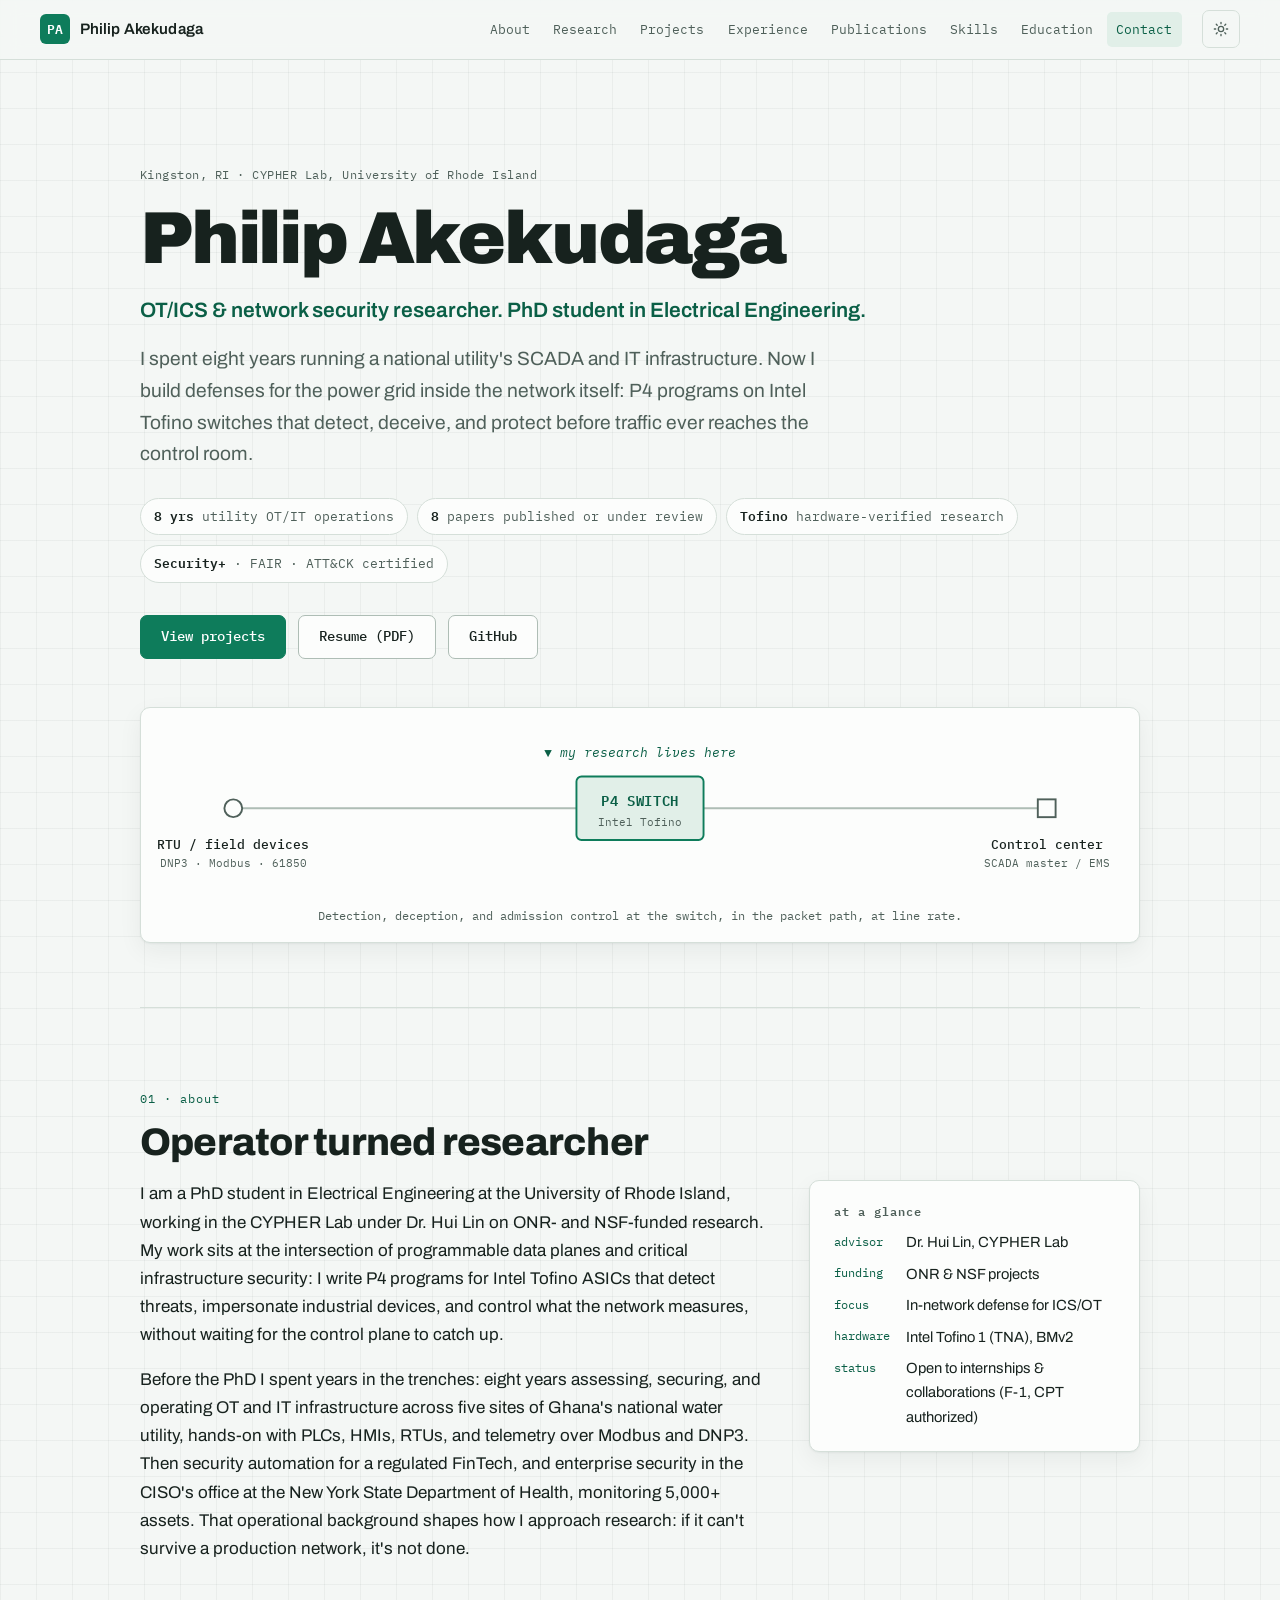
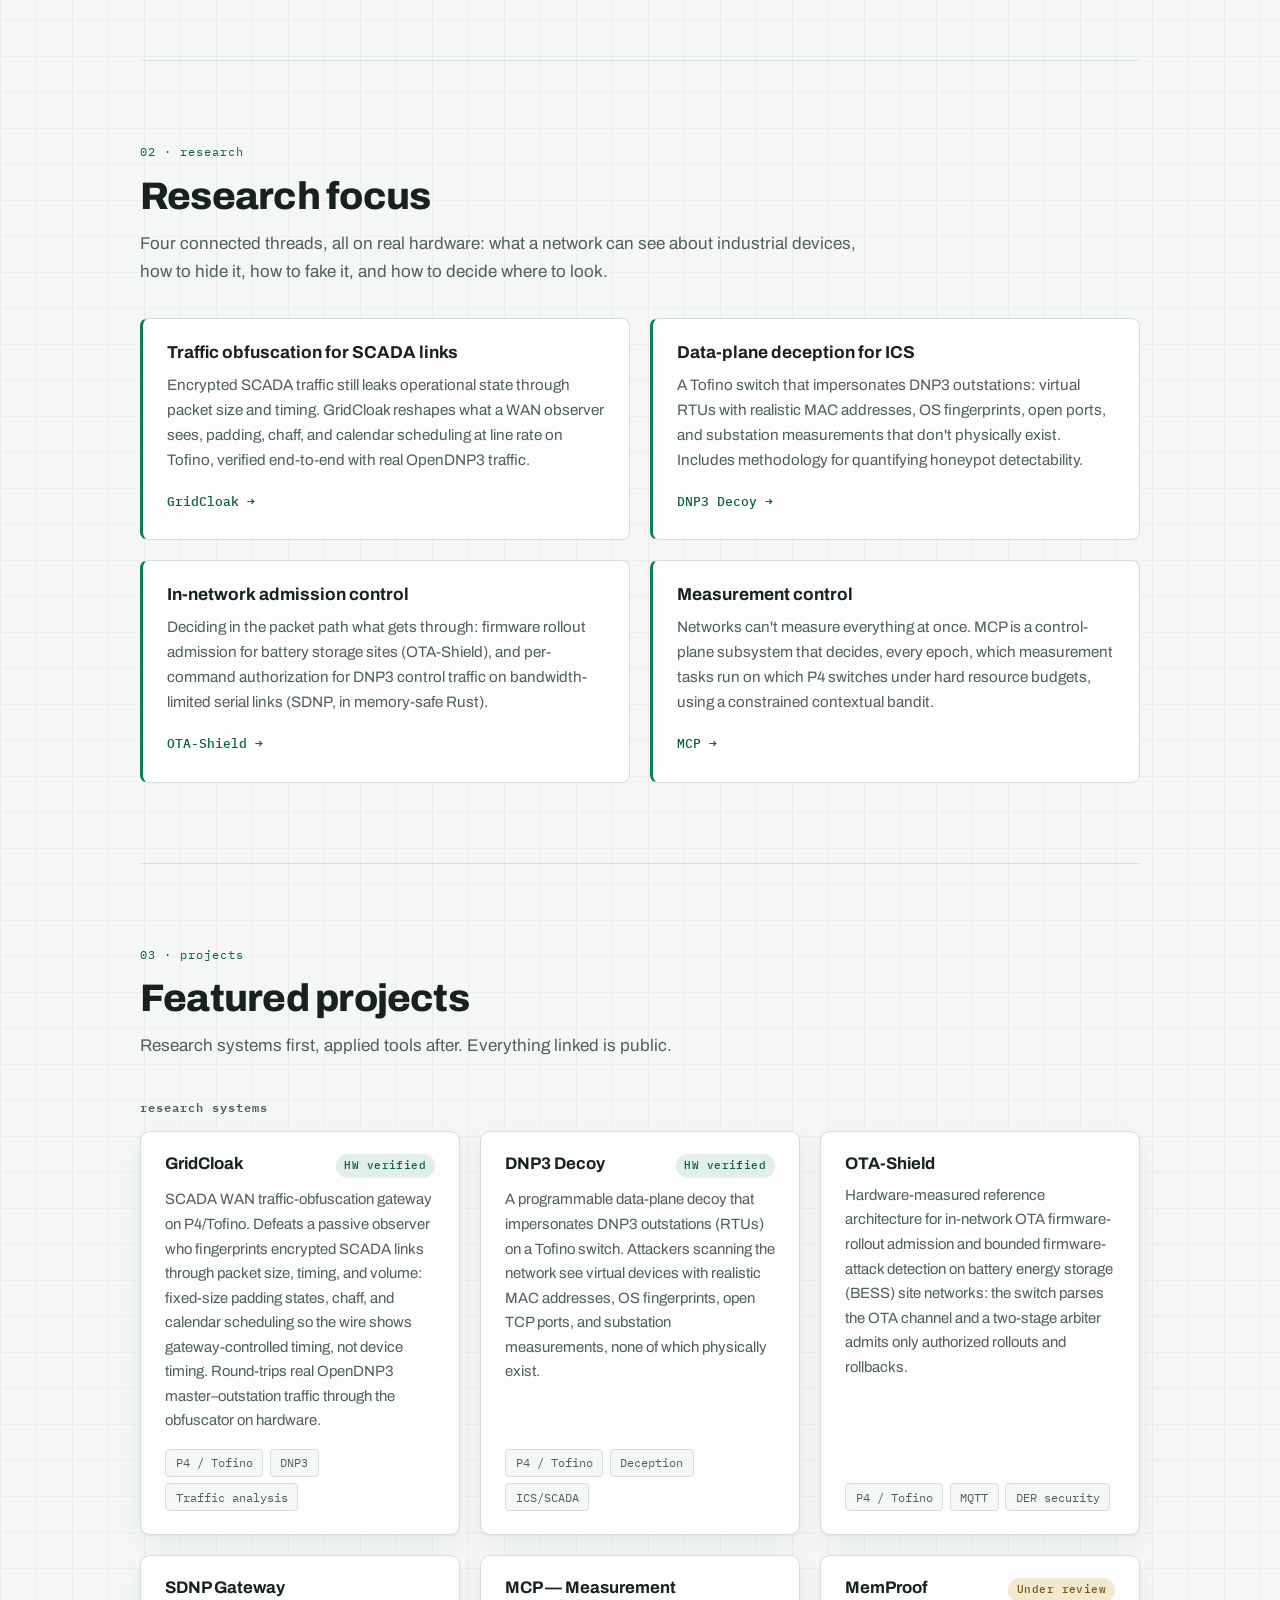
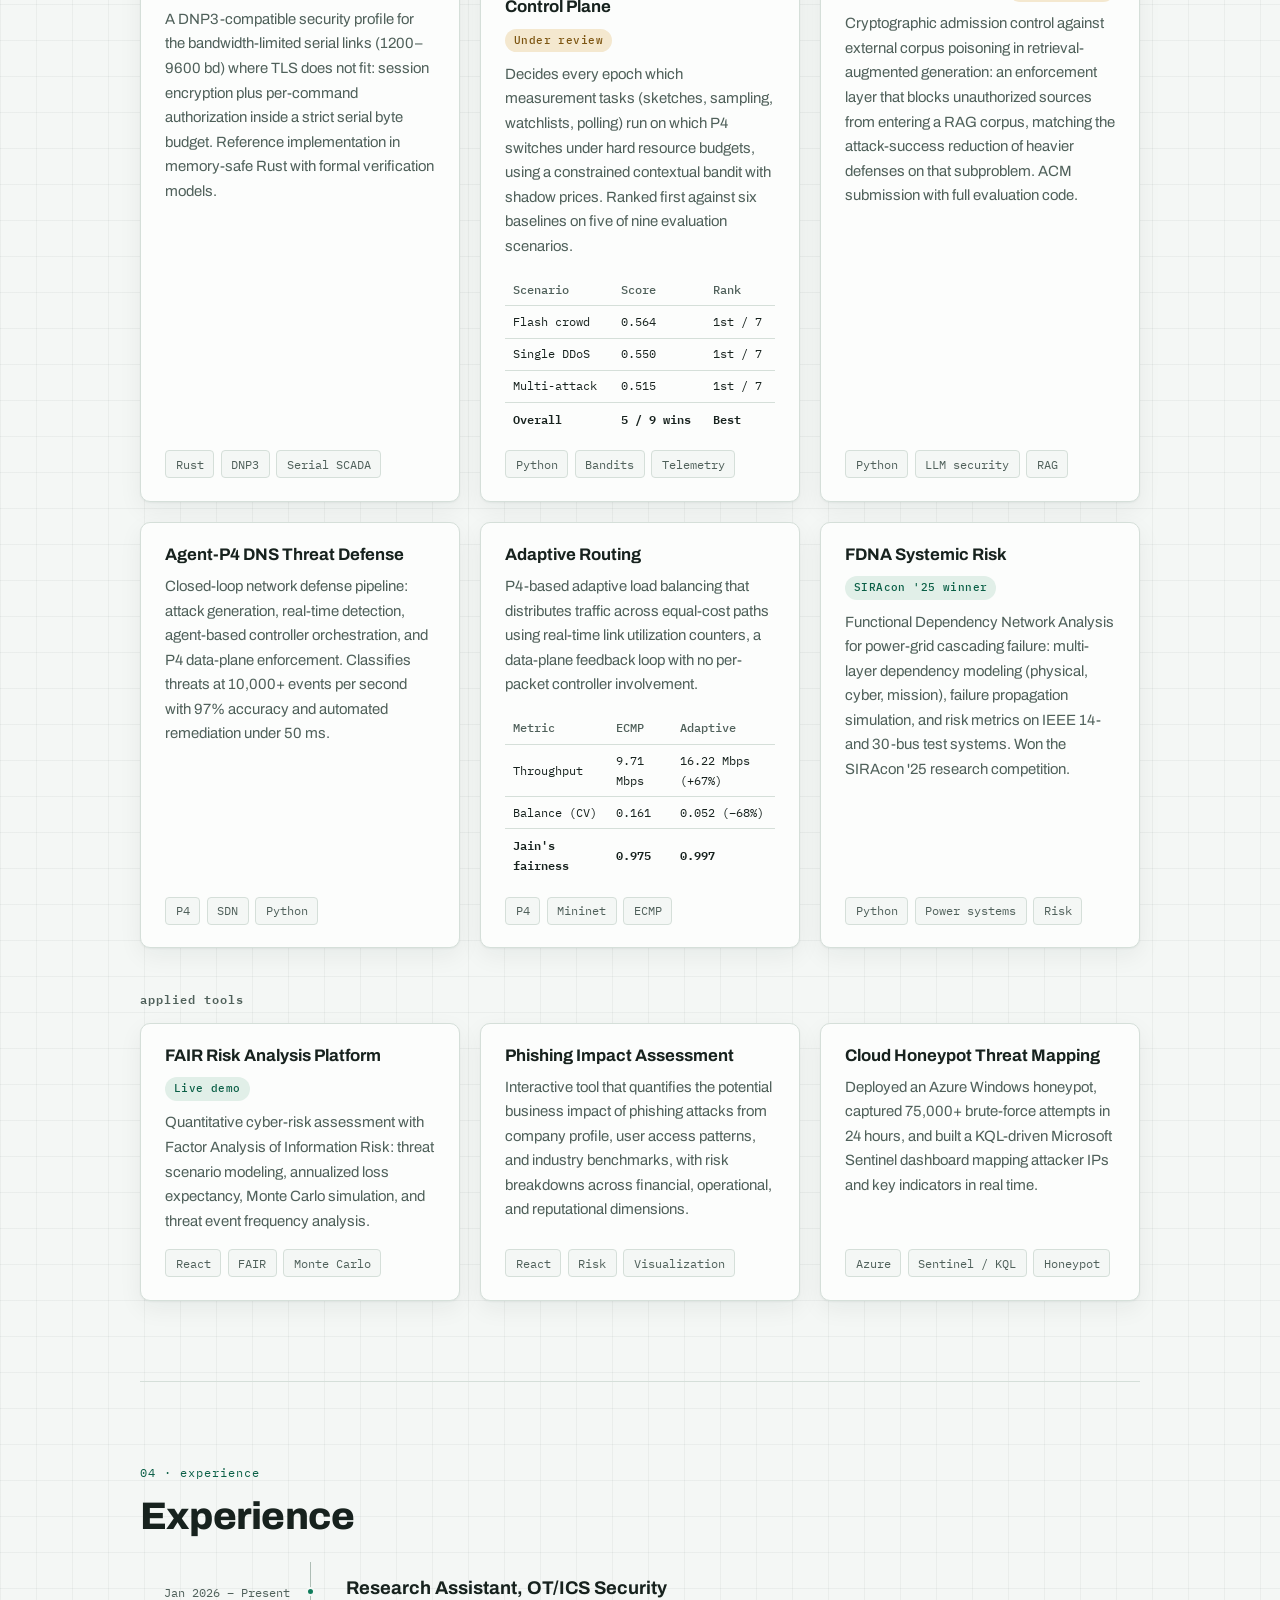
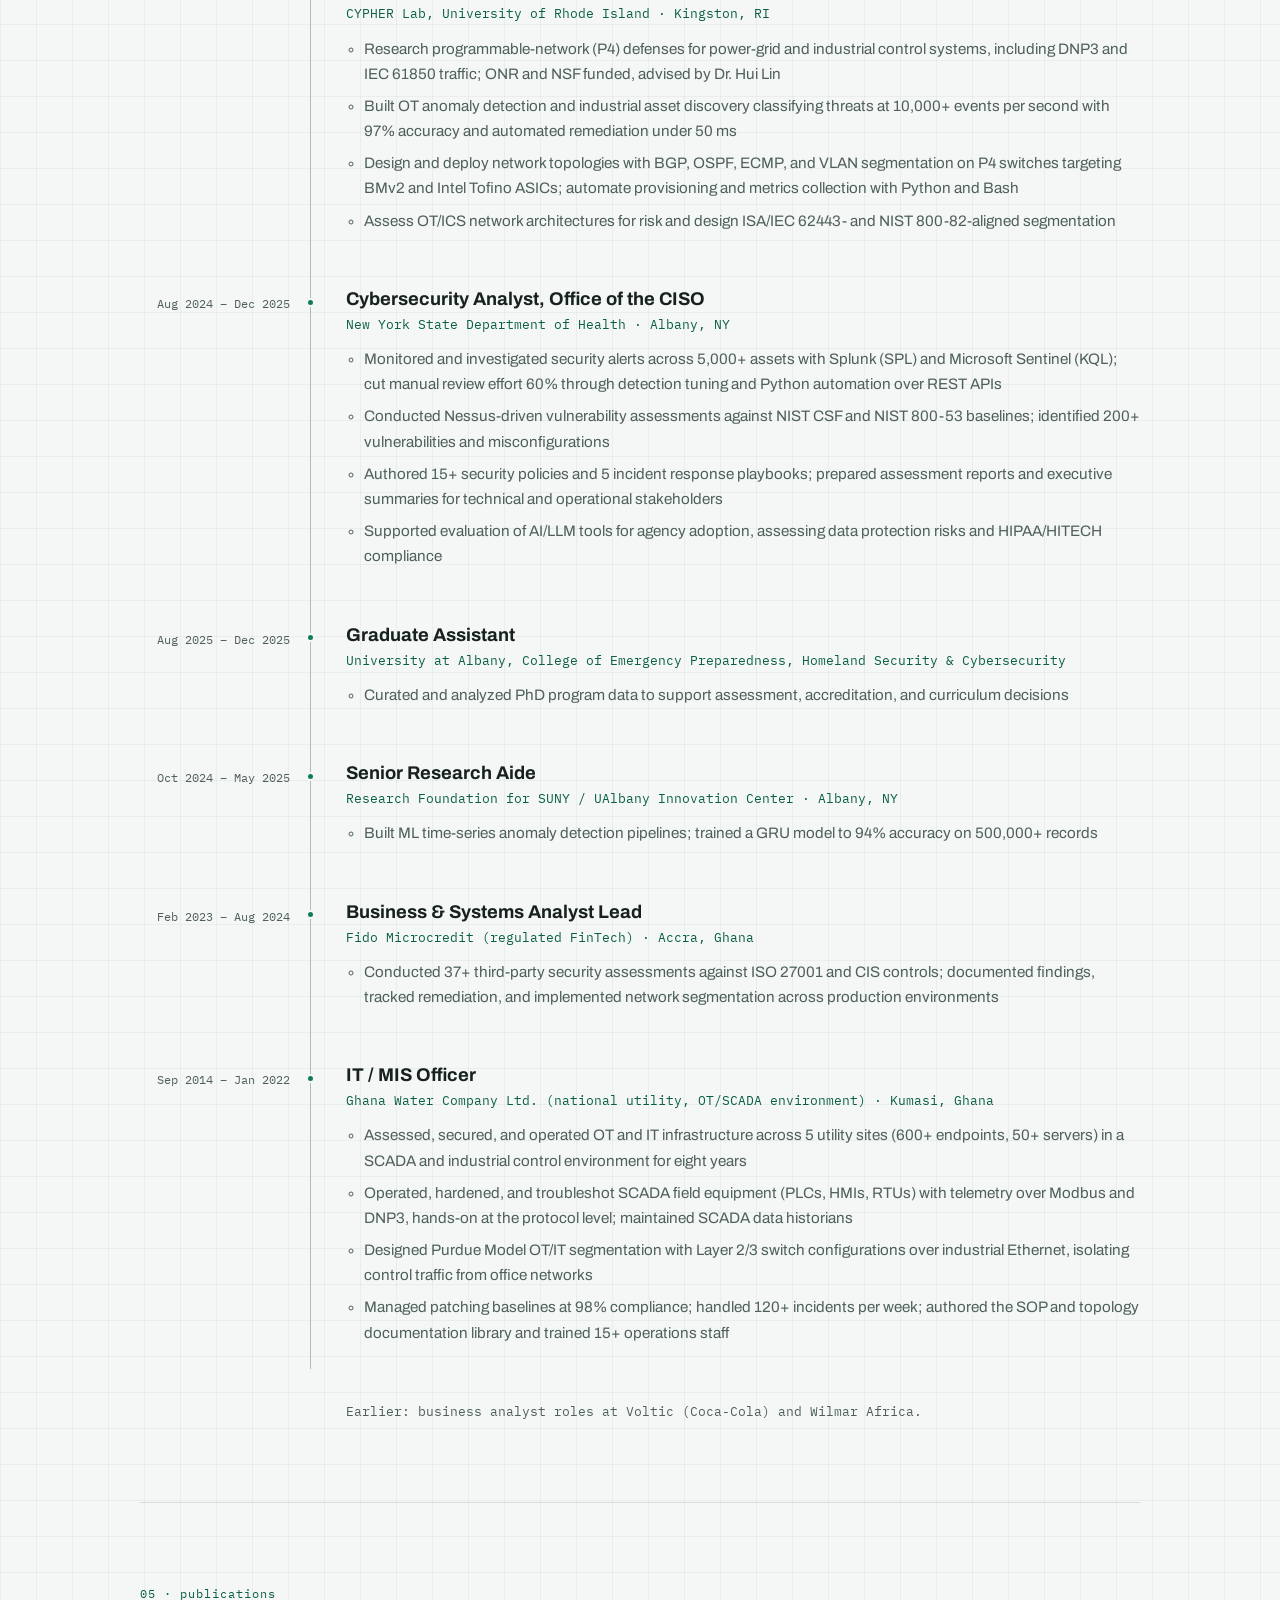
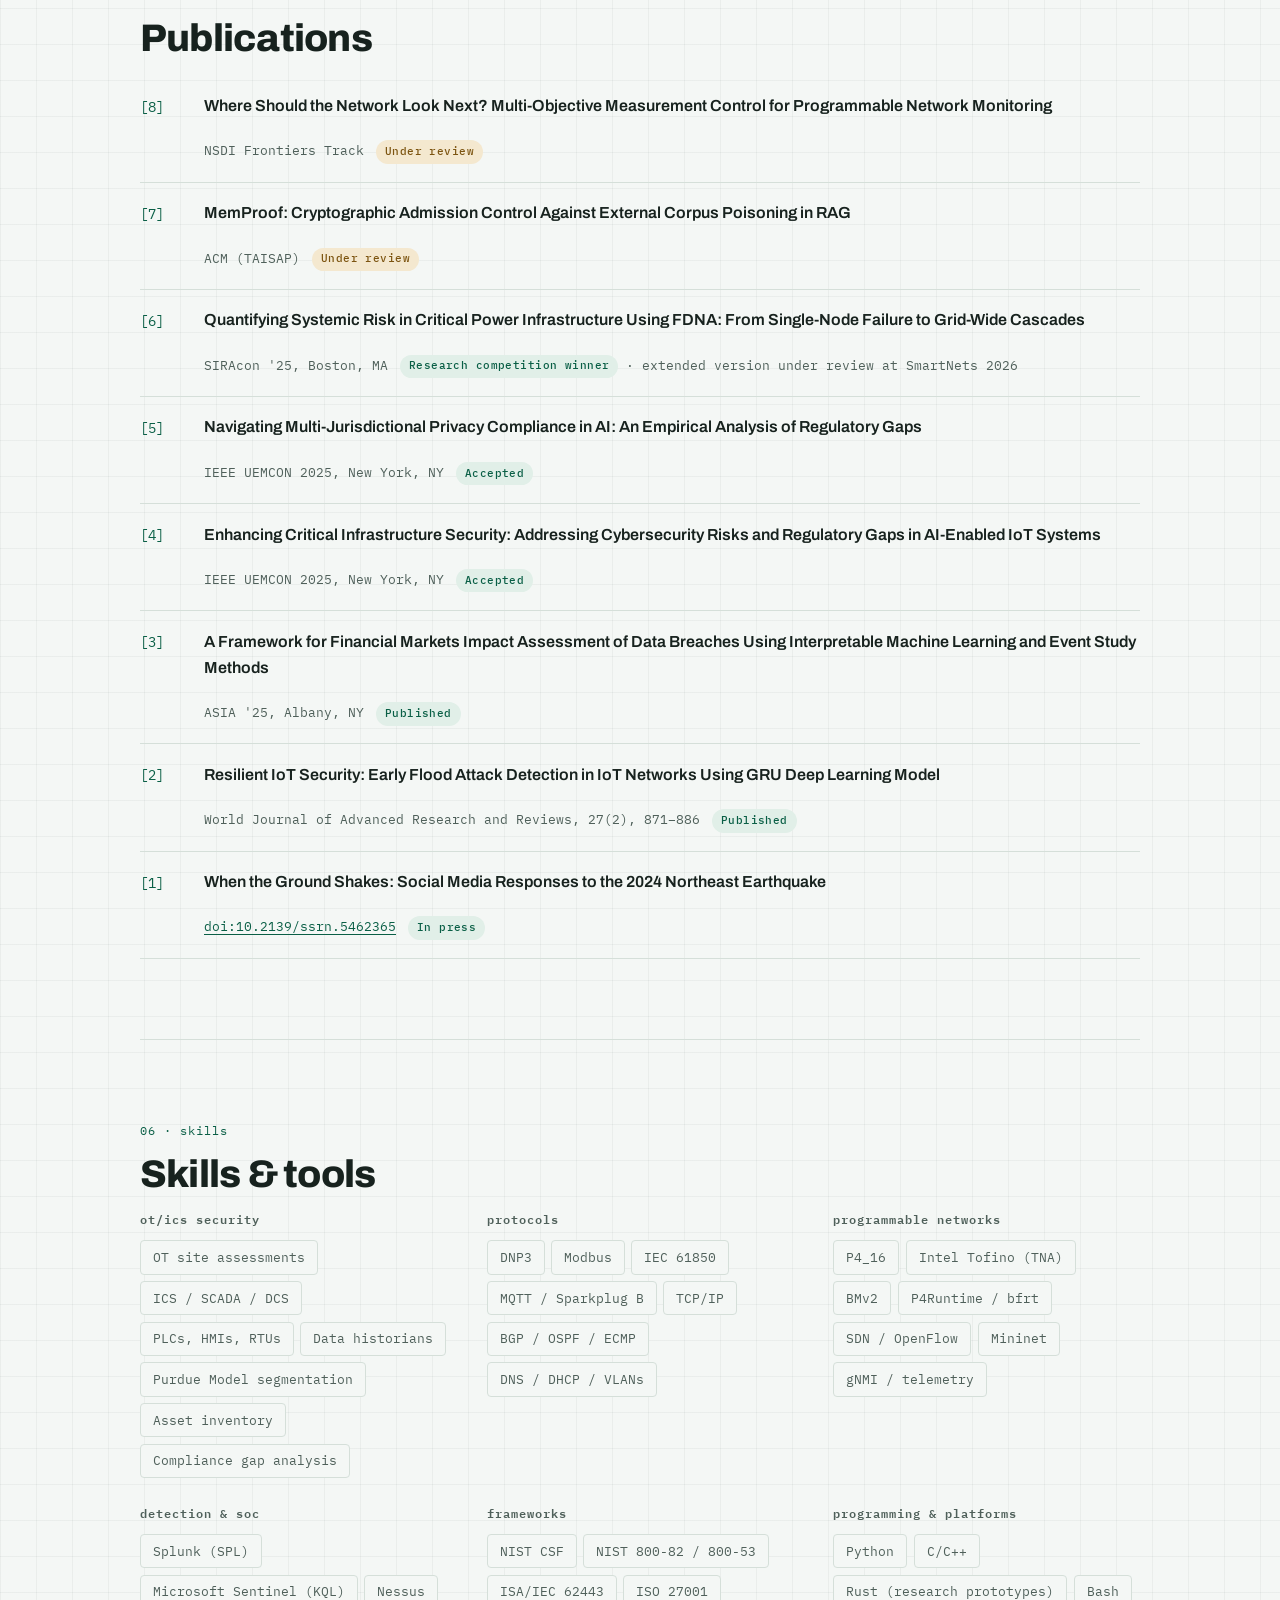
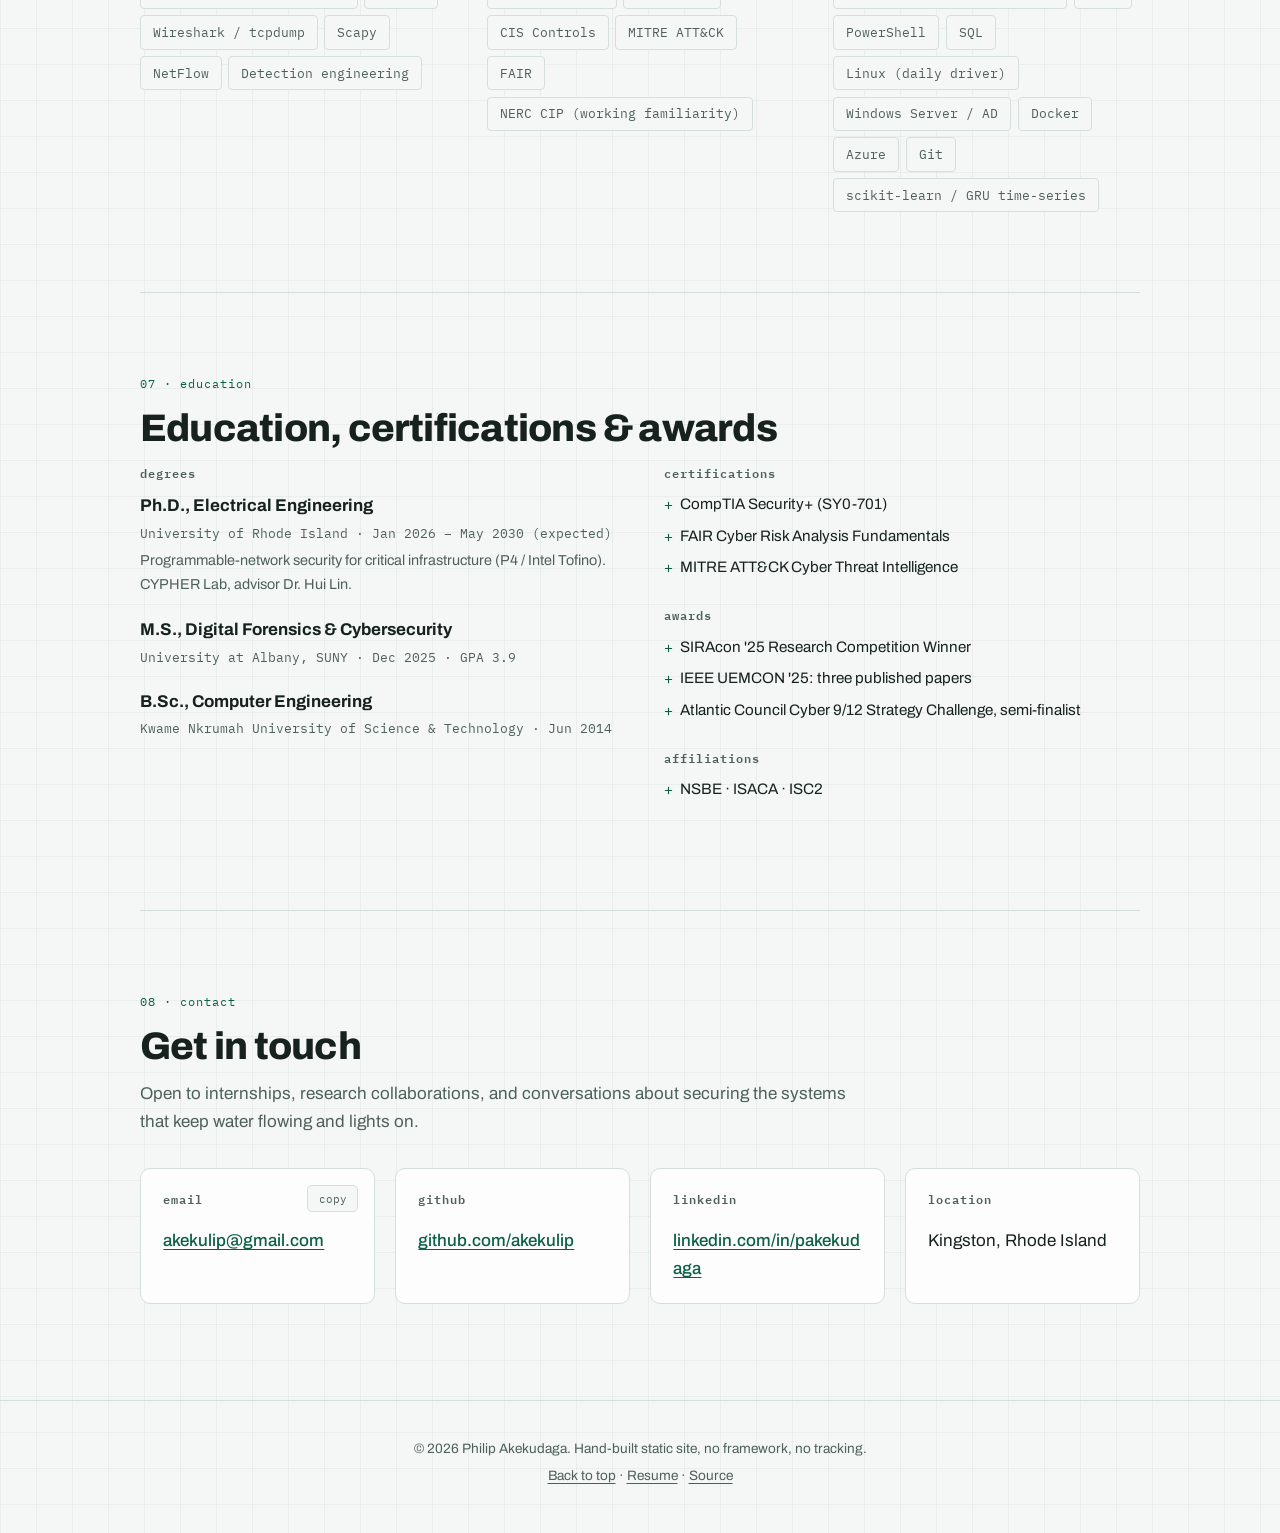
==== index.html @ c27005c9 "Rebuild portfolio: new design, current projects, SEO fixes - New single-page design (engineering-pap" ====
<!DOCTYPE html>
<html lang="en">
<head>
  <meta charset="UTF-8">
  <meta name="viewport" content="width=device-width, initial-scale=1.0">
  <title>Philip Akekudaga | OT/ICS &amp; Network Security Researcher</title>
  <meta name="description" content="Philip Akekudaga is a PhD researcher at the University of Rhode Island's CYPHER Lab building in-network defenses for power-grid and industrial control systems: P4 on Intel Tofino, DNP3/SCADA security, network deception, and measurement. Eight years of utility OT/IT operations.">
  <meta name="author" content="Philip Akekudaga">
  <meta name="keywords" content="Philip Akekudaga, OT security, ICS security, SCADA, DNP3, IEC 61850, P4, Intel Tofino, programmable networks, SDN, network security researcher, power grid security, critical infrastructure, CYPHER Lab, University of Rhode Island, NIST 800-82, IEC 62443, cybersecurity PhD">
  <meta name="robots" content="index, follow">
  <link rel="canonical" href="https://akekulip.github.io/">

  <!-- Open Graph -->
  <meta property="og:type" content="website">
  <meta property="og:url" content="https://akekulip.github.io/">
  <meta property="og:title" content="Philip Akekudaga | OT/ICS &amp; Network Security Researcher">
  <meta property="og:description" content="PhD researcher at URI's CYPHER Lab. In-network defense for the power grid: P4 on Intel Tofino, DNP3/SCADA security, deception, and measurement. Eight years of utility OT/IT operations.">
  <meta property="og:site_name" content="Philip Akekudaga">
  <meta property="og:locale" content="en_US">
  <meta property="og:image" content="https://akekulip.github.io/og-image.png">
  <meta property="og:image:width" content="1200">
  <meta property="og:image:height" content="630">

  <!-- Twitter -->
  <meta name="twitter:card" content="summary_large_image">
  <meta name="twitter:title" content="Philip Akekudaga | OT/ICS &amp; Network Security Researcher">
  <meta name="twitter:description" content="PhD researcher at URI's CYPHER Lab. In-network defense for the power grid: P4 on Intel Tofino, DNP3/SCADA security, deception, and measurement.">
  <meta name="twitter:image" content="https://akekulip.github.io/og-image.png">

  <!-- PWA -->
  <link rel="manifest" href="manifest.json">
  <meta name="theme-color" content="#f4f7f5" media="(prefers-color-scheme: light)">
  <meta name="theme-color" content="#0c1210" media="(prefers-color-scheme: dark)">
  <link rel="icon" href="data:image/svg+xml,%3Csvg xmlns='http://www.w3.org/2000/svg' viewBox='0 0 32 32'%3E%3Crect width='32' height='32' rx='6' fill='%230e7c5b'/%3E%3Ctext x='16' y='22' font-family='monospace' font-size='16' font-weight='bold' fill='white' text-anchor='middle'%3EPA%3C/text%3E%3C/svg%3E">

  <!-- Fonts -->
  <link rel="preconnect" href="https://fonts.googleapis.com">
  <link rel="preconnect" href="https://fonts.gstatic.com" crossorigin>
  <link href="https://fonts.googleapis.com/css2?family=Archivo:wght@400;500;600;700;800;900&family=IBM+Plex+Mono:wght@400;500;600&display=swap" rel="stylesheet">

  <link rel="stylesheet" href="style.css">

  <!-- Set theme before first paint to avoid flash -->
  <script>
    (function () {
      try {
        var t = localStorage.getItem("theme") ||
          (window.matchMedia("(prefers-color-scheme: dark)").matches ? "dark" : "light");
        document.documentElement.setAttribute("data-theme", t);
      } catch (e) { /* default to light */ }
    })();
  </script>

  <!-- Structured Data -->
  <script type="application/ld+json">
  {
    "@context": "https://schema.org",
    "@graph": [
      {
        "@type": "Person",
        "@id": "https://akekulip.github.io/#person",
        "name": "Philip Akekudaga",
        "givenName": "Philip",
        "familyName": "Akekudaga",
        "url": "https://akekulip.github.io/",
        "email": "mailto:akekulip@gmail.com",
        "image": "https://akekulip.github.io/resume/Image (1).jpeg",
        "jobTitle": "PhD Researcher, OT/ICS & Network Security",
        "affiliation": {
          "@type": "Organization",
          "name": "CYPHER Lab, University of Rhode Island",
          "url": "https://www.uri.edu/"
        },
        "alumniOf": [
          { "@type": "CollegeOrUniversity", "name": "University at Albany, SUNY" },
          { "@type": "CollegeOrUniversity", "name": "Kwame Nkrumah University of Science and Technology" }
        ],
        "address": {
          "@type": "PostalAddress",
          "addressLocality": "Kingston",
          "addressRegion": "RI",
          "addressCountry": "US"
        },
        "knowsAbout": [
          "OT/ICS security", "SCADA security", "DNP3", "IEC 61850", "Modbus",
          "P4 programming", "Intel Tofino", "Software-defined networking",
          "Power grid security", "Critical infrastructure protection",
          "Network measurement", "Network deception", "Machine learning for security",
          "NIST 800-82", "ISA/IEC 62443", "FAIR risk analysis", "Digital forensics"
        ],
        "sameAs": [
          "https://github.com/akekulip",
          "https://www.linkedin.com/in/pakekudaga/"
        ]
      },
      {
        "@type": "WebSite",
        "@id": "https://akekulip.github.io/#website",
        "url": "https://akekulip.github.io/",
        "name": "Philip Akekudaga",
        "description": "Portfolio and research profile of Philip Akekudaga, OT/ICS and network security researcher.",
        "publisher": { "@id": "https://akekulip.github.io/#person" },
        "inLanguage": "en-US"
      }
    ]
  }
  </script>
</head>
<body>
  <a class="skip-link" href="#main">Skip to content</a>

  <header class="topbar">
    <a class="brand" href="#top" aria-label="Philip Akekudaga, back to top">
      <span class="brand-mark" aria-hidden="true">PA</span>
      <span class="brand-name">Philip Akekudaga</span>
    </a>
    <nav class="nav" id="nav" aria-label="Primary">
      <a href="#about">About</a>
      <a href="#research">Research</a>
      <a href="#projects">Projects</a>
      <a href="#experience">Experience</a>
      <a href="#publications">Publications</a>
      <a href="#skills">Skills</a>
      <a href="#education">Education</a>
      <a href="#contact">Contact</a>
    </nav>
    <div class="topbar-actions">
      <button class="theme-toggle" id="themeToggle" type="button" aria-label="Switch color theme" title="Switch theme">
        <svg class="icon-sun" aria-hidden="true" width="16" height="16" viewBox="0 0 24 24" fill="none" stroke="currentColor" stroke-width="2" stroke-linecap="round"><circle cx="12" cy="12" r="4"/><path d="M12 2v2M12 20v2M4.9 4.9l1.4 1.4M17.7 17.7l1.4 1.4M2 12h2M20 12h2M4.9 19.1l1.4-1.4M17.7 6.3l1.4-1.4"/></svg>
        <svg class="icon-moon" aria-hidden="true" width="16" height="16" viewBox="0 0 24 24" fill="none" stroke="currentColor" stroke-width="2" stroke-linecap="round"><path d="M21 12.8A9 9 0 1 1 11.2 3a7 7 0 0 0 9.8 9.8z"/></svg>
      </button>
      <button class="menu-toggle" id="menuToggle" type="button" aria-label="Open menu" aria-expanded="false" aria-controls="nav">
        <span></span><span></span><span></span>
      </button>
    </div>
  </header>

  <main id="main">
    <!-- ============ HERO ============ -->
    <section class="hero" id="top" aria-label="Introduction">
      <p class="eyebrow">Kingston, RI &middot; CYPHER Lab, University of Rhode Island</p>
      <h1>Philip Akekudaga</h1>
      <p class="hero-role">OT/ICS &amp; network security researcher. PhD student in Electrical Engineering.</p>
      <p class="hero-lede">
        I spent eight years running a national utility's SCADA and IT infrastructure.
        Now I build defenses for the power grid inside the network itself: P4 programs on
        Intel Tofino switches that detect, deceive, and protect before traffic ever
        reaches the control room.
      </p>

      <ul class="fact-chips" aria-label="Quick facts">
        <li><strong>8 yrs</strong> utility OT/IT operations</li>
        <li><strong>8</strong> papers published or under review</li>
        <li><strong>Tofino</strong> hardware-verified research</li>
        <li><strong>Security+</strong> &middot; FAIR &middot; ATT&amp;CK certified</li>
      </ul>

      <div class="hero-ctas">
        <a class="btn btn-primary" href="#projects">View projects</a>
        <a class="btn" href="resume/Philip_Akekudaga_Research_Portfolio.pdf" target="_blank" rel="noopener">Resume (PDF)</a>
        <a class="btn" href="https://github.com/akekulip" target="_blank" rel="noopener">GitHub</a>
      </div>

      <!-- Signature: one-line diagram of where the research lives -->
      <figure class="oneline" aria-label="Diagram: field devices connect through a P4 switch to the control center; the research lives at the switch">
        <svg viewBox="0 0 760 120" role="img" aria-hidden="true" preserveAspectRatio="xMidYMid meet">
          <!-- bus line -->
          <line class="ol-wire" x1="60" y1="60" x2="330" y2="60"/>
          <line class="ol-wire" x1="430" y1="60" x2="700" y2="60"/>
          <!-- RTU node -->
          <circle class="ol-node" cx="60" cy="60" r="7"/>
          <text class="ol-label" x="60" y="92" text-anchor="middle">RTU / field devices</text>
          <text class="ol-sub" x="60" y="106" text-anchor="middle">DNP3 &middot; Modbus &middot; 61850</text>
          <!-- P4 switch -->
          <rect class="ol-switch" x="330" y="35" width="100" height="50" rx="4"/>
          <text class="ol-switch-label" x="380" y="58" text-anchor="middle">P4 SWITCH</text>
          <text class="ol-switch-sub" x="380" y="74" text-anchor="middle">Intel Tofino</text>
          <text class="ol-here" x="380" y="20" text-anchor="middle">&#9660; my research lives here</text>
          <!-- Control center node -->
          <rect class="ol-node-sq" x="693" y="53" width="14" height="14"/>
          <text class="ol-label" x="700" y="92" text-anchor="middle">Control center</text>
          <text class="ol-sub" x="700" y="106" text-anchor="middle">SCADA master / EMS</text>
          <!-- animated packets -->
          <circle class="ol-pkt ol-pkt-1" cx="0" cy="60" r="4"/>
          <circle class="ol-pkt ol-pkt-2" cx="0" cy="60" r="4"/>
        </svg>
        <figcaption class="mono-caption">Detection, deception, and admission control at the switch, in the packet path, at line rate.</figcaption>
      </figure>
    </section>

    <!-- ============ ABOUT ============ -->
    <section class="section" id="about" aria-labelledby="about-h">
      <p class="section-eyebrow">01 &middot; about</p>
      <h2 id="about-h">Operator turned researcher</h2>
      <div class="two-col">
        <div>
          <p>
            I am a PhD student in Electrical Engineering at the University of Rhode Island,
            working in the CYPHER Lab under Dr. Hui Lin on ONR- and NSF-funded research.
            My work sits at the intersection of programmable data planes and critical
            infrastructure security: I write P4 programs for Intel Tofino ASICs that
            detect threats, impersonate industrial devices, and control what the network
            measures, without waiting for the control plane to catch up.
          </p>
          <p>
            Before the PhD I spent years in the trenches: eight years assessing, securing,
            and operating OT and IT infrastructure across five sites of Ghana's national
            water utility, hands-on with PLCs, HMIs, RTUs, and telemetry over Modbus and DNP3.
            Then security automation for a regulated FinTech, and enterprise security in the
            CISO's office at the New York State Department of Health, monitoring 5,000+ assets.
            That operational background shapes how I approach research: if it can't survive
            a production network, it's not done.
          </p>
        </div>
        <aside class="facts-card" aria-label="At a glance">
          <h3 class="mono-h">at a glance</h3>
          <dl>
            <dt>Advisor</dt><dd>Dr. Hui Lin, CYPHER Lab</dd>
            <dt>Funding</dt><dd>ONR &amp; NSF projects</dd>
            <dt>Focus</dt><dd>In-network defense for ICS/OT</dd>
            <dt>Hardware</dt><dd>Intel Tofino 1 (TNA), BMv2</dd>
            <dt>Status</dt><dd>Open to internships &amp; collaborations (F-1, CPT authorized)</dd>
          </dl>
        </aside>
      </div>
    </section>

    <!-- ============ RESEARCH ============ -->
    <section class="section" id="research" aria-labelledby="research-h">
      <p class="section-eyebrow">02 &middot; research</p>
      <h2 id="research-h">Research focus</h2>
      <p class="section-lede">
        Four connected threads, all on real hardware: what a network can see about
        industrial devices, how to hide it, how to fake it, and how to decide where to look.
      </p>
      <div class="focus-grid">
        <article class="focus-card">
          <h3>Traffic obfuscation for SCADA links</h3>
          <p>
            Encrypted SCADA traffic still leaks operational state through packet size and
            timing. GridCloak reshapes what a WAN observer sees, padding, chaff, and
            calendar scheduling at line rate on Tofino, verified end-to-end with real
            OpenDNP3 traffic.
          </p>
          <a class="focus-link" href="https://github.com/akekulip/GridCloak" target="_blank" rel="noopener">GridCloak &rarr;</a>
        </article>
        <article class="focus-card">
          <h3>Data-plane deception for ICS</h3>
          <p>
            A Tofino switch that impersonates DNP3 outstations: virtual RTUs with realistic
            MAC addresses, OS fingerprints, open ports, and substation measurements that
            don't physically exist. Includes methodology for quantifying honeypot detectability.
          </p>
          <a class="focus-link" href="https://github.com/akekulip/dnp3_decoy" target="_blank" rel="noopener">DNP3 Decoy &rarr;</a>
        </article>
        <article class="focus-card">
          <h3>In-network admission control</h3>
          <p>
            Deciding in the packet path what gets through: firmware rollout admission for
            battery storage sites (OTA-Shield), and per-command authorization for DNP3
            control traffic on bandwidth-limited serial links (SDNP, in memory-safe Rust).
          </p>
          <a class="focus-link" href="https://github.com/akekulip/OTA-Shield" target="_blank" rel="noopener">OTA-Shield &rarr;</a>
        </article>
        <article class="focus-card">
          <h3>Measurement control</h3>
          <p>
            Networks can't measure everything at once. MCP is a control-plane subsystem
            that decides, every epoch, which measurement tasks run on which P4 switches
            under hard resource budgets, using a constrained contextual bandit.
          </p>
          <a class="focus-link" href="https://github.com/akekulip/mcp" target="_blank" rel="noopener">MCP &rarr;</a>
        </article>
      </div>
    </section>

    <!-- ============ PROJECTS ============ -->
    <section class="section" id="projects" aria-labelledby="projects-h">
      <p class="section-eyebrow">03 &middot; projects</p>
      <h2 id="projects-h">Featured projects</h2>
      <p class="section-lede">Research systems first, applied tools after. Everything linked is public.</p>

      <h3 class="group-h mono-h">research systems</h3>
      <div class="proj-grid">

        <article class="proj-card">
          <header>
            <h4><a href="https://github.com/akekulip/GridCloak" target="_blank" rel="noopener">GridCloak</a></h4>
            <span class="proj-status chip chip-green">HW verified</span>
          </header>
          <p>
            SCADA WAN traffic-obfuscation gateway on P4/Tofino. Defeats a passive observer
            who fingerprints encrypted SCADA links through packet size, timing, and volume:
            fixed-size padding states, chaff, and calendar scheduling so the wire shows
            gateway-controlled timing, not device timing. Round-trips real OpenDNP3
            master&ndash;outstation traffic through the obfuscator on hardware.
          </p>
          <ul class="tags"><li>P4 / Tofino</li><li>DNP3</li><li>Traffic analysis</li></ul>
        </article>

        <article class="proj-card">
          <header>
            <h4><a href="https://github.com/akekulip/dnp3_decoy" target="_blank" rel="noopener">DNP3 Decoy</a></h4>
            <span class="proj-status chip chip-green">HW verified</span>
          </header>
          <p>
            A programmable data-plane decoy that impersonates DNP3 outstations (RTUs) on a
            Tofino switch. Attackers scanning the network see virtual devices with realistic
            MAC addresses, OS fingerprints, open TCP ports, and substation measurements,
            none of which physically exist.
          </p>
          <ul class="tags"><li>P4 / Tofino</li><li>Deception</li><li>ICS/SCADA</li></ul>
        </article>

        <article class="proj-card">
          <header>
            <h4><a href="https://github.com/akekulip/OTA-Shield" target="_blank" rel="noopener">OTA-Shield</a></h4>
          </header>
          <p>
            Hardware-measured reference architecture for in-network OTA firmware-rollout
            admission and bounded firmware-attack detection on battery energy storage (BESS)
            site networks: the switch parses the OTA channel and a two-stage arbiter admits
            only authorized rollouts and rollbacks.
          </p>
          <ul class="tags"><li>P4 / Tofino</li><li>MQTT</li><li>DER security</li></ul>
        </article>

        <article class="proj-card">
          <header>
            <h4><a href="https://github.com/akekulip/sdnp-gateway" target="_blank" rel="noopener">SDNP Gateway</a></h4>
          </header>
          <p>
            A DNP3-compatible security profile for the bandwidth-limited serial links
            (1200&ndash;9600 bd) where TLS does not fit: session encryption plus per-command
            authorization inside a strict serial byte budget. Reference implementation in
            memory-safe Rust with formal verification models.
          </p>
          <ul class="tags"><li>Rust</li><li>DNP3</li><li>Serial SCADA</li></ul>
        </article>

        <article class="proj-card">
          <header>
            <h4><a href="https://github.com/akekulip/mcp" target="_blank" rel="noopener">MCP &mdash; Measurement Control Plane</a></h4>
            <span class="proj-status chip chip-amber">Under review</span>
          </header>
          <p>
            Decides every epoch which measurement tasks (sketches, sampling, watchlists,
            polling) run on which P4 switches under hard resource budgets, using a
            constrained contextual bandit with shadow prices. Ranked first against six
            baselines on five of nine evaluation scenarios.
          </p>
          <table class="mini-metrics">
            <caption class="sr-only">MCP evaluation results</caption>
            <thead><tr><th scope="col">Scenario</th><th scope="col">Score</th><th scope="col">Rank</th></tr></thead>
            <tbody>
              <tr><td>Flash crowd</td><td>0.564</td><td>1st / 7</td></tr>
              <tr><td>Single DDoS</td><td>0.550</td><td>1st / 7</td></tr>
              <tr><td>Multi-attack</td><td>0.515</td><td>1st / 7</td></tr>
              <tr><td>Overall</td><td>5 / 9 wins</td><td>Best</td></tr>
            </tbody>
          </table>
          <ul class="tags"><li>Python</li><li>Bandits</li><li>Telemetry</li></ul>
        </article>

        <article class="proj-card">
          <header>
            <h4><a href="https://github.com/akekulip/MemProof" target="_blank" rel="noopener">MemProof</a></h4>
            <span class="proj-status chip chip-amber">Under review</span>
          </header>
          <p>
            Cryptographic admission control against external corpus poisoning in
            retrieval-augmented generation: an enforcement layer that blocks unauthorized
            sources from entering a RAG corpus, matching the attack-success reduction of
            heavier defenses on that subproblem. ACM submission with full evaluation code.
          </p>
          <ul class="tags"><li>Python</li><li>LLM security</li><li>RAG</li></ul>
        </article>

        <article class="proj-card">
          <header>
            <h4><a href="https://github.com/akekulip/Agent-P4-SDN-Based-DNS-Threat-Defense" target="_blank" rel="noopener">Agent-P4 DNS Threat Defense</a></h4>
          </header>
          <p>
            Closed-loop network defense pipeline: attack generation, real-time detection,
            agent-based controller orchestration, and P4 data-plane enforcement. Classifies
            threats at 10,000+ events per second with 97% accuracy and automated remediation
            under 50 ms.
          </p>
          <ul class="tags"><li>P4</li><li>SDN</li><li>Python</li></ul>
        </article>

        <article class="proj-card">
          <header>
            <h4><a href="https://github.com/akekulip/adaptive_routing" target="_blank" rel="noopener">Adaptive Routing</a></h4>
          </header>
          <p>
            P4-based adaptive load balancing that distributes traffic across equal-cost paths
            using real-time link utilization counters, a data-plane feedback loop with no
            per-packet controller involvement.
          </p>
          <table class="mini-metrics">
            <caption class="sr-only">Adaptive routing results versus static ECMP</caption>
            <thead><tr><th scope="col">Metric</th><th scope="col">ECMP</th><th scope="col">Adaptive</th></tr></thead>
            <tbody>
              <tr><td>Throughput</td><td>9.71 Mbps</td><td>16.22 Mbps (+67%)</td></tr>
              <tr><td>Balance (CV)</td><td>0.161</td><td>0.052 (&minus;68%)</td></tr>
              <tr><td>Jain's fairness</td><td>0.975</td><td>0.997</td></tr>
            </tbody>
          </table>
          <ul class="tags"><li>P4</li><li>Mininet</li><li>ECMP</li></ul>
        </article>

        <article class="proj-card">
          <header>
            <h4><a href="https://github.com/akekulip/Quantifying-Systemic-Risk-in-Critical-Power-Infrastructure-Using-FDNA" target="_blank" rel="noopener">FDNA Systemic Risk</a></h4>
            <span class="proj-status chip chip-green">SIRAcon '25 winner</span>
          </header>
          <p>
            Functional Dependency Network Analysis for power-grid cascading failure:
            multi-layer dependency modeling (physical, cyber, mission), failure propagation
            simulation, and risk metrics on IEEE 14- and 30-bus test systems. Won the
            SIRAcon '25 research competition.
          </p>
          <ul class="tags"><li>Python</li><li>Power systems</li><li>Risk</li></ul>
        </article>
      </div>

      <h3 class="group-h mono-h">applied tools</h3>
      <div class="proj-grid">
        <article class="proj-card">
          <header>
            <h4><a href="https://fair.akekudaga.com/" target="_blank" rel="noopener">FAIR Risk Analysis Platform</a></h4>
            <span class="proj-status chip chip-green">Live demo</span>
          </header>
          <p>
            Quantitative cyber-risk assessment with Factor Analysis of Information Risk:
            threat scenario modeling, annualized loss expectancy, Monte Carlo simulation,
            and threat event frequency analysis.
          </p>
          <ul class="tags"><li>React</li><li>FAIR</li><li>Monte Carlo</li></ul>
        </article>

        <article class="proj-card">
          <header>
            <h4><a href="https://github.com/akekulip/phishimpact-simulate-visualize" target="_blank" rel="noopener">Phishing Impact Assessment</a></h4>
          </header>
          <p>
            Interactive tool that quantifies the potential business impact of phishing
            attacks from company profile, user access patterns, and industry benchmarks,
            with risk breakdowns across financial, operational, and reputational dimensions.
          </p>
          <ul class="tags"><li>React</li><li>Risk</li><li>Visualization</li></ul>
        </article>

        <article class="proj-card">
          <header>
            <h4>Cloud Honeypot Threat Mapping</h4>
          </header>
          <p>
            Deployed an Azure Windows honeypot, captured 75,000+ brute-force attempts in
            24 hours, and built a KQL-driven Microsoft Sentinel dashboard mapping attacker
            IPs and key indicators in real time.
          </p>
          <ul class="tags"><li>Azure</li><li>Sentinel / KQL</li><li>Honeypot</li></ul>
        </article>
      </div>
    </section>

    <!-- ============ EXPERIENCE ============ -->
    <section class="section" id="experience" aria-labelledby="experience-h">
      <p class="section-eyebrow">04 &middot; experience</p>
      <h2 id="experience-h">Experience</h2>

      <ol class="timeline">
        <li class="tl-item">
          <p class="tl-when">Jan 2026 &ndash; Present</p>
          <div class="tl-body">
            <h3>Research Assistant, OT/ICS Security</h3>
            <p class="tl-org">CYPHER Lab, University of Rhode Island &middot; Kingston, RI</p>
            <ul>
              <li>Research programmable-network (P4) defenses for power-grid and industrial control systems, including DNP3 and IEC 61850 traffic; ONR and NSF funded, advised by Dr. Hui Lin</li>
              <li>Built OT anomaly detection and industrial asset discovery classifying threats at 10,000+ events per second with 97% accuracy and automated remediation under 50 ms</li>
              <li>Design and deploy network topologies with BGP, OSPF, ECMP, and VLAN segmentation on P4 switches targeting BMv2 and Intel Tofino ASICs; automate provisioning and metrics collection with Python and Bash</li>
              <li>Assess OT/ICS network architectures for risk and design ISA/IEC 62443- and NIST 800-82-aligned segmentation</li>
            </ul>
          </div>
        </li>
        <li class="tl-item">
          <p class="tl-when">Aug 2024 &ndash; Dec 2025</p>
          <div class="tl-body">
            <h3>Cybersecurity Analyst, Office of the CISO</h3>
            <p class="tl-org">New York State Department of Health &middot; Albany, NY</p>
            <ul>
              <li>Monitored and investigated security alerts across 5,000+ assets with Splunk (SPL) and Microsoft Sentinel (KQL); cut manual review effort 60% through detection tuning and Python automation over REST APIs</li>
              <li>Conducted Nessus-driven vulnerability assessments against NIST CSF and NIST 800-53 baselines; identified 200+ vulnerabilities and misconfigurations</li>
              <li>Authored 15+ security policies and 5 incident response playbooks; prepared assessment reports and executive summaries for technical and operational stakeholders</li>
              <li>Supported evaluation of AI/LLM tools for agency adoption, assessing data protection risks and HIPAA/HITECH compliance</li>
            </ul>
          </div>
        </li>
        <li class="tl-item">
          <p class="tl-when">Aug 2025 &ndash; Dec 2025</p>
          <div class="tl-body">
            <h3>Graduate Assistant</h3>
            <p class="tl-org">University at Albany, College of Emergency Preparedness, Homeland Security &amp; Cybersecurity</p>
            <ul>
              <li>Curated and analyzed PhD program data to support assessment, accreditation, and curriculum decisions</li>
            </ul>
          </div>
        </li>
        <li class="tl-item">
          <p class="tl-when">Oct 2024 &ndash; May 2025</p>
          <div class="tl-body">
            <h3>Senior Research Aide</h3>
            <p class="tl-org">Research Foundation for SUNY / UAlbany Innovation Center &middot; Albany, NY</p>
            <ul>
              <li>Built ML time-series anomaly detection pipelines; trained a GRU model to 94% accuracy on 500,000+ records</li>
            </ul>
          </div>
        </li>
        <li class="tl-item">
          <p class="tl-when">Feb 2023 &ndash; Aug 2024</p>
          <div class="tl-body">
            <h3>Business &amp; Systems Analyst Lead</h3>
            <p class="tl-org">Fido Microcredit (regulated FinTech) &middot; Accra, Ghana</p>
            <ul>
              <li>Conducted 37+ third-party security assessments against ISO 27001 and CIS controls; documented findings, tracked remediation, and implemented network segmentation across production environments</li>
            </ul>
          </div>
        </li>
        <li class="tl-item">
          <p class="tl-when">Sep 2014 &ndash; Jan 2022</p>
          <div class="tl-body">
            <h3>IT / MIS Officer</h3>
            <p class="tl-org">Ghana Water Company Ltd. (national utility, OT/SCADA environment) &middot; Kumasi, Ghana</p>
            <ul>
              <li>Assessed, secured, and operated OT and IT infrastructure across 5 utility sites (600+ endpoints, 50+ servers) in a SCADA and industrial control environment for eight years</li>
              <li>Operated, hardened, and troubleshot SCADA field equipment (PLCs, HMIs, RTUs) with telemetry over Modbus and DNP3, hands-on at the protocol level; maintained SCADA data historians</li>
              <li>Designed Purdue Model OT/IT segmentation with Layer 2/3 switch configurations over industrial Ethernet, isolating control traffic from office networks</li>
              <li>Managed patching baselines at 98% compliance; handled 120+ incidents per week; authored the SOP and topology documentation library and trained 15+ operations staff</li>
            </ul>
          </div>
        </li>
      </ol>
      <p class="tl-earlier">Earlier: business analyst roles at Voltic (Coca-Cola) and Wilmar Africa.</p>
    </section>

    <!-- ============ PUBLICATIONS ============ -->
    <section class="section" id="publications" aria-labelledby="publications-h">
      <p class="section-eyebrow">05 &middot; publications</p>
      <h2 id="publications-h">Publications</h2>
      <ol class="pubs" reversed>
        <li>
          <p class="pub-title">Where Should the Network Look Next? Multi-Objective Measurement Control for Programmable Network Monitoring</p>
          <p class="pub-venue">NSDI Frontiers Track <span class="chip chip-amber">Under review</span></p>
        </li>
        <li>
          <p class="pub-title">MemProof: Cryptographic Admission Control Against External Corpus Poisoning in RAG</p>
          <p class="pub-venue">ACM (TAISAP) <span class="chip chip-amber">Under review</span></p>
        </li>
        <li>
          <p class="pub-title">Quantifying Systemic Risk in Critical Power Infrastructure Using FDNA: From Single-Node Failure to Grid-Wide Cascades</p>
          <p class="pub-venue">SIRAcon '25, Boston, MA <span class="chip chip-green">Research competition winner</span> &middot; extended version under review at SmartNets 2026</p>
        </li>
        <li>
          <p class="pub-title">Navigating Multi-Jurisdictional Privacy Compliance in AI: An Empirical Analysis of Regulatory Gaps</p>
          <p class="pub-venue">IEEE UEMCON 2025, New York, NY <span class="chip chip-green">Accepted</span></p>
        </li>
        <li>
          <p class="pub-title">Enhancing Critical Infrastructure Security: Addressing Cybersecurity Risks and Regulatory Gaps in AI-Enabled IoT Systems</p>
          <p class="pub-venue">IEEE UEMCON 2025, New York, NY <span class="chip chip-green">Accepted</span></p>
        </li>
        <li>
          <p class="pub-title">A Framework for Financial Markets Impact Assessment of Data Breaches Using Interpretable Machine Learning and Event Study Methods</p>
          <p class="pub-venue">ASIA '25, Albany, NY <span class="chip chip-green">Published</span></p>
        </li>
        <li>
          <p class="pub-title">Resilient IoT Security: Early Flood Attack Detection in IoT Networks Using GRU Deep Learning Model</p>
          <p class="pub-venue">World Journal of Advanced Research and Reviews, 27(2), 871&ndash;886 <span class="chip chip-green">Published</span></p>
        </li>
        <li>
          <p class="pub-title">When the Ground Shakes: Social Media Responses to the 2024 Northeast Earthquake</p>
          <p class="pub-venue"><a href="https://doi.org/10.2139/ssrn.5462365" target="_blank" rel="noopener">doi:10.2139/ssrn.5462365</a> <span class="chip chip-green">In press</span></p>
        </li>
      </ol>
    </section>

    <!-- ============ SKILLS ============ -->
    <section class="section" id="skills" aria-labelledby="skills-h">
      <p class="section-eyebrow">06 &middot; skills</p>
      <h2 id="skills-h">Skills &amp; tools</h2>
      <div class="skills-grid">
        <div class="skill-group">
          <h3 class="mono-h">ot/ics security</h3>
          <ul class="tags tags-lg">
            <li>OT site assessments</li><li>ICS / SCADA / DCS</li><li>PLCs, HMIs, RTUs</li>
            <li>Data historians</li><li>Purdue Model segmentation</li><li>Asset inventory</li>
            <li>Compliance gap analysis</li>
          </ul>
        </div>
        <div class="skill-group">
          <h3 class="mono-h">protocols</h3>
          <ul class="tags tags-lg">
            <li>DNP3</li><li>Modbus</li><li>IEC 61850</li><li>MQTT / Sparkplug B</li>
            <li>TCP/IP</li><li>BGP / OSPF / ECMP</li><li>DNS / DHCP / VLANs</li>
          </ul>
        </div>
        <div class="skill-group">
          <h3 class="mono-h">programmable networks</h3>
          <ul class="tags tags-lg">
            <li>P4_16</li><li>Intel Tofino (TNA)</li><li>BMv2</li><li>P4Runtime / bfrt</li>
            <li>SDN / OpenFlow</li><li>Mininet</li><li>gNMI / telemetry</li>
          </ul>
        </div>
        <div class="skill-group">
          <h3 class="mono-h">detection &amp; soc</h3>
          <ul class="tags tags-lg">
            <li>Splunk (SPL)</li><li>Microsoft Sentinel (KQL)</li><li>Nessus</li>
            <li>Wireshark / tcpdump</li><li>Scapy</li><li>NetFlow</li><li>Detection engineering</li>
          </ul>
        </div>
        <div class="skill-group">
          <h3 class="mono-h">frameworks</h3>
          <ul class="tags tags-lg">
            <li>NIST CSF</li><li>NIST 800-82 / 800-53</li><li>ISA/IEC 62443</li>
            <li>ISO 27001</li><li>CIS Controls</li><li>MITRE ATT&amp;CK</li><li>FAIR</li>
            <li>NERC CIP (working familiarity)</li>
          </ul>
        </div>
        <div class="skill-group">
          <h3 class="mono-h">programming &amp; platforms</h3>
          <ul class="tags tags-lg">
            <li>Python</li><li>C/C++</li><li>Rust (research prototypes)</li><li>Bash</li>
            <li>PowerShell</li><li>SQL</li><li>Linux (daily driver)</li><li>Windows Server / AD</li>
            <li>Docker</li><li>Azure</li><li>Git</li><li>scikit-learn / GRU time-series</li>
          </ul>
        </div>
      </div>
    </section>

    <!-- ============ EDUCATION ============ -->
    <section class="section" id="education" aria-labelledby="education-h">
      <p class="section-eyebrow">07 &middot; education</p>
      <h2 id="education-h">Education, certifications &amp; awards</h2>
      <div class="edu-grid">
        <div class="edu-col">
          <h3 class="mono-h">degrees</h3>
          <ul class="edu-list">
            <li>
              <p class="edu-deg">Ph.D., Electrical Engineering</p>
              <p class="edu-org">University of Rhode Island &middot; Jan 2026 &ndash; May 2030 (expected)</p>
              <p class="edu-note">Programmable-network security for critical infrastructure (P4 / Intel Tofino). CYPHER Lab, advisor Dr. Hui Lin.</p>
            </li>
            <li>
              <p class="edu-deg">M.S., Digital Forensics &amp; Cybersecurity</p>
              <p class="edu-org">University at Albany, SUNY &middot; Dec 2025 &middot; GPA 3.9</p>
            </li>
            <li>
              <p class="edu-deg">B.Sc., Computer Engineering</p>
              <p class="edu-org">Kwame Nkrumah University of Science &amp; Technology &middot; Jun 2014</p>
            </li>
          </ul>
        </div>
        <div class="edu-col">
          <h3 class="mono-h">certifications</h3>
          <ul class="edu-list compact">
            <li>CompTIA Security+ (SY0-701)</li>
            <li>FAIR Cyber Risk Analysis Fundamentals</li>
            <li>MITRE ATT&amp;CK Cyber Threat Intelligence</li>
          </ul>
          <h3 class="mono-h">awards</h3>
          <ul class="edu-list compact">
            <li>SIRAcon '25 Research Competition Winner</li>
            <li>IEEE UEMCON '25: three published papers</li>
            <li>Atlantic Council Cyber 9/12 Strategy Challenge, semi-finalist</li>
          </ul>
          <h3 class="mono-h">affiliations</h3>
          <ul class="edu-list compact">
            <li>NSBE &middot; ISACA &middot; ISC2</li>
          </ul>
        </div>
      </div>
    </section>

    <!-- ============ CONTACT ============ -->
    <section class="section section-contact" id="contact" aria-labelledby="contact-h">
      <p class="section-eyebrow">08 &middot; contact</p>
      <h2 id="contact-h">Get in touch</h2>
      <p class="section-lede">
        Open to internships, research collaborations, and conversations about securing
        the systems that keep water flowing and lights on.
      </p>
      <div class="contact-grid">
        <div class="contact-item">
          <span class="mono-h">email</span>
          <a href="mailto:akekulip@gmail.com">akekulip@gmail.com</a>
          <button class="copy-btn" id="copyEmail" type="button" aria-label="Copy email address">copy</button>
        </div>
        <div class="contact-item">
          <span class="mono-h">github</span>
          <a href="https://github.com/akekulip" target="_blank" rel="noopener">github.com/akekulip</a>
        </div>
        <div class="contact-item">
          <span class="mono-h">linkedin</span>
          <a href="https://www.linkedin.com/in/pakekudaga/" target="_blank" rel="noopener">linkedin.com/in/pakekudaga</a>
        </div>
        <div class="contact-item">
          <span class="mono-h">location</span>
          <span>Kingston, Rhode Island</span>
        </div>
      </div>
    </section>
  </main>

  <footer class="footer">
    <p>&copy; <span id="year">2026</span> Philip Akekudaga. Hand-built static site, no framework, no tracking.</p>
    <p class="footer-links">
      <a href="#top">Back to top</a> &middot;
      <a href="resume/Philip_Akekudaga_Research_Portfolio.pdf" target="_blank" rel="noopener">Resume</a> &middot;
      <a href="https://github.com/akekulip/akekulip.github.io" target="_blank" rel="noopener">Source</a>
    </p>
  </footer>

  <script src="script.js" defer></script>
</body>
</html>
---- style.css ----
/* ============================================================
   PHILIP AKEKUDAGA — PORTFOLIO
   Concept: engineering drawing by day, control room by night.
   Light theme = engineering bond paper (ink, hairlines, HMI green).
   Dark theme = control-room phosphor.
   Type: Archivo (display/body) + IBM Plex Mono (labels/data).
   ============================================================ */

:root {
  --bg: #f4f7f5;
  --bg-raise: #fcfdfc;
  --ink: #17221e;
  --ink-2: #4f605a;
  --rule: #d5dfd9;
  --rule-strong: #aebdb5;
  --acc: #0e7c5b;
  --acc-strong: #0a5f46;
  --acc-soft: #e1efe8;
  --amber-ink: #7c5410;
  --amber-soft: #f4e8cf;
  --grid-line: rgba(23, 34, 30, 0.045);
  --shadow: 0 1px 2px rgba(23, 34, 30, 0.05), 0 8px 24px rgba(23, 34, 30, 0.06);
  --font-sans: "Archivo", system-ui, -apple-system, "Segoe UI", sans-serif;
  --font-mono: "IBM Plex Mono", ui-monospace, "SF Mono", Menlo, Consolas, monospace;
  color-scheme: light;
}

[data-theme="dark"] {
  --bg: #0c1210;
  --bg-raise: #121a17;
  --ink: #dae5df;
  --ink-2: #93a79e;
  --rule: #22302a;
  --rule-strong: #37473f;
  --acc: #4cc38a;
  --acc-strong: #6bd4a1;
  --acc-soft: #12291f;
  --amber-ink: #dcae55;
  --amber-soft: #2b2210;
  --grid-line: rgba(218, 229, 223, 0.035);
  --shadow: 0 1px 2px rgba(0, 0, 0, 0.4), 0 8px 24px rgba(0, 0, 0, 0.35);
  color-scheme: dark;
}

/* ---------- reset & base ---------- */

*, *::before, *::after { box-sizing: border-box; }

html { scroll-behavior: smooth; }

body {
  margin: 0;
  font-family: var(--font-sans);
  font-size: 1.0625rem;
  line-height: 1.65;
  color: var(--ink);
  background-color: var(--bg);
  /* engineering drawing grid */
  background-image:
    linear-gradient(var(--grid-line) 1px, transparent 1px),
    linear-gradient(90deg, var(--grid-line) 1px, transparent 1px);
  background-size: 36px 36px;
  -webkit-font-smoothing: antialiased;
  text-rendering: optimizeLegibility;
}

img, svg { max-width: 100%; height: auto; }

a { color: var(--acc-strong); text-decoration-thickness: 1px; text-underline-offset: 3px; }
a:hover { color: var(--acc); }

:focus-visible {
  outline: 2px solid var(--acc);
  outline-offset: 3px;
  border-radius: 2px;
}

::selection { background: var(--acc); color: var(--bg); }

.sr-only {
  position: absolute; width: 1px; height: 1px;
  padding: 0; margin: -1px; overflow: hidden;
  clip: rect(0 0 0 0); white-space: nowrap; border: 0;
}

.skip-link {
  position: absolute; left: 1rem; top: -3.5rem;
  z-index: 100;
  padding: 0.6rem 1rem;
  background: var(--acc); color: #fff;
  font-family: var(--font-mono); font-size: 0.85rem;
  border-radius: 0 0 6px 6px;
  transition: top 0.15s ease;
}
.skip-link:focus { top: 0; color: #fff; }

/* ---------- topbar ---------- */

.topbar {
  position: sticky; top: 0; z-index: 50;
  display: flex; align-items: center; gap: 1.25rem;
  padding: 0.65rem clamp(1rem, 4vw, 2.5rem);
  background: color-mix(in srgb, var(--bg) 88%, transparent);
  backdrop-filter: blur(10px);
  -webkit-backdrop-filter: blur(10px);
  border-bottom: 1px solid var(--rule);
}

.brand {
  display: inline-flex; align-items: center; gap: 0.6rem;
  text-decoration: none; color: var(--ink);
  margin-right: auto;
}
.brand-mark {
  display: grid; place-items: center;
  width: 30px; height: 30px;
  background: var(--acc); color: #fff;
  font-family: var(--font-mono); font-weight: 600; font-size: 0.8rem;
  border-radius: 6px;
  letter-spacing: 0.02em;
}
.brand-name {
  font-weight: 600; font-size: 0.95rem; letter-spacing: 0.01em;
}

.nav { display: flex; gap: 0.25rem; flex-wrap: wrap; }
.nav a {
  font-family: var(--font-mono);
  font-size: 0.8rem;
  color: var(--ink-2);
  text-decoration: none;
  padding: 0.45rem 0.6rem;
  border-radius: 5px;
  min-height: 24px;
}
.nav a:hover { color: var(--ink); background: var(--acc-soft); }
.nav a[aria-current="true"] {
  color: var(--acc-strong);
  background: var(--acc-soft);
}

.topbar-actions { display: flex; align-items: center; gap: 0.5rem; }

.theme-toggle, .menu-toggle {
  display: grid; place-items: center;
  width: 38px; height: 38px;
  background: none; border: 1px solid var(--rule);
  border-radius: 7px;
  color: var(--ink-2);
  cursor: pointer;
}
.theme-toggle:hover, .menu-toggle:hover { border-color: var(--rule-strong); color: var(--ink); }

.icon-moon { display: none; }
[data-theme="dark"] .icon-sun { display: none; }
[data-theme="dark"] .icon-moon { display: block; }

.menu-toggle { display: none; flex-direction: column; gap: 4px; }
.menu-toggle span {
  display: block; width: 16px; height: 2px;
  background: currentColor; border-radius: 1px;
  transition: transform 0.2s ease, opacity 0.2s ease;
}
.menu-toggle[aria-expanded="true"] span:nth-child(1) { transform: translateY(6px) rotate(45deg); }
.menu-toggle[aria-expanded="true"] span:nth-child(2) { opacity: 0; }
.menu-toggle[aria-expanded="true"] span:nth-child(3) { transform: translateY(-6px) rotate(-45deg); }

/* ---------- layout ---------- */

main {
  max-width: 1080px;
  margin: 0 auto;
  padding: 0 clamp(1rem, 4vw, 2.5rem);
}

.section {
  padding: clamp(3rem, 7vw, 5rem) 0;
  border-top: 1px solid var(--rule);
  scroll-margin-top: 4.5rem;
}

.section-eyebrow, .eyebrow {
  font-family: var(--font-mono);
  font-size: 0.78rem;
  letter-spacing: 0.08em;
  text-transform: lowercase;
  color: var(--acc-strong);
  margin: 0 0 0.75rem;
}
.eyebrow { text-transform: none; letter-spacing: 0.04em; color: var(--ink-2); }

h1, h2, h3, h4 { line-height: 1.15; margin: 0 0 1rem; text-wrap: balance; }

a, button { touch-action: manipulation; -webkit-tap-highlight-color: transparent; }

h2 {
  font-size: clamp(1.7rem, 3.5vw, 2.4rem);
  font-weight: 800;
  letter-spacing: -0.02em;
}

.section-lede {
  max-width: 46rem;
  color: var(--ink-2);
  margin: -0.25rem 0 2rem;
}

.mono-h {
  font-family: var(--font-mono);
  font-size: 0.78rem;
  font-weight: 600;
  letter-spacing: 0.08em;
  color: var(--ink-2);
  text-transform: lowercase;
  margin: 0 0 0.75rem;
}

/* ---------- hero ---------- */

.hero {
  padding: clamp(3.5rem, 9vw, 6.5rem) 0 clamp(2.5rem, 6vw, 4rem);
  scroll-margin-top: 4.5rem;
}

.hero h1 {
  font-size: clamp(2.6rem, 7.5vw, 4.6rem);
  font-weight: 900;
  letter-spacing: -0.03em;
  margin: 0 0 0.75rem;
}

.hero-role {
  font-size: clamp(1.05rem, 2.2vw, 1.3rem);
  font-weight: 600;
  color: var(--acc-strong);
  margin: 0 0 1rem;
}

.hero-lede {
  max-width: 44rem;
  font-size: clamp(1.05rem, 2vw, 1.2rem);
  color: var(--ink-2);
  margin: 0 0 1.75rem;
}

.fact-chips {
  display: flex; flex-wrap: wrap; gap: 0.6rem;
  list-style: none; padding: 0; margin: 0 0 2rem;
}
.fact-chips li {
  font-family: var(--font-mono);
  font-size: 0.8rem;
  color: var(--ink-2);
  padding: 0.45rem 0.8rem;
  border: 1px solid var(--rule);
  border-radius: 999px;
  background: var(--bg-raise);
}
.fact-chips strong { color: var(--ink); font-weight: 600; }

.hero-ctas { display: flex; flex-wrap: wrap; gap: 0.75rem; margin-bottom: 3rem; }

.btn {
  display: inline-flex; align-items: center;
  min-height: 44px;
  padding: 0.55rem 1.25rem;
  font-family: var(--font-mono);
  font-size: 0.85rem;
  font-weight: 500;
  color: var(--ink);
  background: var(--bg-raise);
  border: 1px solid var(--rule-strong);
  border-radius: 7px;
  text-decoration: none;
  transition: border-color 0.15s ease, background 0.15s ease, transform 0.1s ease;
}
.btn:hover { border-color: var(--acc); color: var(--ink); transform: translateY(-1px); }
.btn-primary {
  background: var(--acc); border-color: var(--acc); color: #fff;
}
.btn-primary:hover { background: var(--acc-strong); border-color: var(--acc-strong); color: #fff; }
[data-theme="dark"] .btn-primary { color: #08130e; }
[data-theme="dark"] .btn-primary:hover { color: #08130e; }

/* ---------- one-line diagram (signature) ---------- */

.oneline {
  margin: 0;
  padding: 1.5rem 1rem 1rem;
  border: 1px solid var(--rule);
  border-radius: 10px;
  background: var(--bg-raise);
  box-shadow: var(--shadow);
}

.ol-wire { stroke: var(--rule-strong); stroke-width: 1.5; }
.ol-node { fill: var(--bg-raise); stroke: var(--ink-2); stroke-width: 1.5; }
.ol-node-sq { fill: var(--bg-raise); stroke: var(--ink-2); stroke-width: 1.5; }
.ol-switch { fill: var(--acc-soft); stroke: var(--acc); stroke-width: 1.5; }
.ol-switch-label {
  font-family: var(--font-mono); font-size: 11px; font-weight: 600;
  fill: var(--acc-strong); letter-spacing: 0.05em;
}
.ol-switch-sub { font-family: var(--font-mono); font-size: 9px; fill: var(--ink-2); }
.ol-label { font-family: var(--font-mono); font-size: 10.5px; fill: var(--ink); font-weight: 500; }
.ol-sub { font-family: var(--font-mono); font-size: 9px; fill: var(--ink-2); }
.ol-here { font-family: var(--font-mono); font-size: 10px; fill: var(--acc-strong); font-style: italic; }
.ol-pkt { fill: var(--acc); opacity: 0; }

@keyframes pkt-west {
  0%   { transform: translateX(60px); opacity: 0; }
  8%   { opacity: 1; }
  42%  { transform: translateX(326px); opacity: 1; }
  46%  { opacity: 0; }
  100% { transform: translateX(326px); opacity: 0; }
}
@keyframes pkt-east {
  0%, 48% { transform: translateX(434px); opacity: 0; }
  54%  { opacity: 1; }
  92%  { transform: translateX(696px); opacity: 1; }
  100% { transform: translateX(700px); opacity: 0; }
}
.ol-pkt-1 { animation: pkt-west 4.5s linear infinite; }
.ol-pkt-2 { animation: pkt-east 4.5s linear infinite; }

.mono-caption {
  font-family: var(--font-mono);
  font-size: 0.78rem;
  color: var(--ink-2);
  text-align: center;
  margin-top: 0.75rem;
}

/* ---------- about ---------- */

.two-col {
  display: grid;
  grid-template-columns: minmax(0, 1.9fr) minmax(240px, 1fr);
  gap: 2.5rem;
  align-items: start;
}
.two-col p { margin: 0 0 1.1rem; }

.facts-card {
  padding: 1.4rem 1.5rem;
  border: 1px solid var(--rule);
  border-radius: 10px;
  background: var(--bg-raise);
  box-shadow: var(--shadow);
}
.facts-card dl { margin: 0; display: grid; grid-template-columns: auto 1fr; gap: 0.45rem 1rem; }
.facts-card dt {
  font-family: var(--font-mono); font-size: 0.75rem;
  color: var(--acc-strong); text-transform: lowercase;
  padding-top: 0.1rem;
}
.facts-card dd { margin: 0; font-size: 0.92rem; }

/* ---------- research focus ---------- */

.focus-grid {
  display: grid;
  grid-template-columns: repeat(auto-fit, minmax(min(100%, 380px), 1fr));
  gap: 1.25rem;
}

.focus-card {
  padding: 1.5rem;
  border: 1px solid var(--rule);
  border-left: 3px solid var(--acc);
  border-radius: 8px;
  background: var(--bg-raise);
}
.focus-card h3 { font-size: 1.08rem; font-weight: 700; margin-bottom: 0.6rem; }
.focus-card p { margin: 0 0 0.9rem; font-size: 0.95rem; color: var(--ink-2); }
.focus-link {
  font-family: var(--font-mono); font-size: 0.82rem; font-weight: 500;
  text-decoration: none;
}
.focus-link:hover { text-decoration: underline; }

/* ---------- projects ---------- */

.group-h { margin: 2.25rem 0 1rem; padding-top: 0.5rem; }
.group-h:first-of-type { margin-top: 0; }

.proj-grid {
  display: grid;
  grid-template-columns: repeat(auto-fill, minmax(min(100%, 320px), 1fr));
  gap: 1.25rem;
}

.proj-card {
  display: flex; flex-direction: column;
  padding: 1.4rem 1.5rem;
  border: 1px solid var(--rule);
  border-radius: 10px;
  background: var(--bg-raise);
  box-shadow: var(--shadow);
  transition: border-color 0.15s ease, transform 0.15s ease;
}
.proj-card:hover { border-color: var(--rule-strong); transform: translateY(-2px); }

.proj-card header {
  display: flex; align-items: baseline; justify-content: space-between;
  gap: 0.75rem; flex-wrap: wrap;
  margin-bottom: 0.6rem;
}
.proj-card h4 { font-size: 1.05rem; font-weight: 700; margin: 0; }
.proj-card h4 a { color: var(--ink); text-decoration: none; }
.proj-card h4 a:hover { color: var(--acc-strong); text-decoration: underline; }
.proj-card p { margin: 0 0 1rem; font-size: 0.93rem; color: var(--ink-2); flex-grow: 1; }

.chip {
  display: inline-block;
  font-family: var(--font-mono);
  font-size: 0.68rem;
  font-weight: 500;
  letter-spacing: 0.04em;
  padding: 0.18rem 0.55rem;
  border-radius: 999px;
  white-space: nowrap;
}
.chip-green { background: var(--acc-soft); color: var(--acc-strong); }
.chip-amber { background: var(--amber-soft); color: var(--amber-ink); }

.tags {
  display: flex; flex-wrap: wrap; gap: 0.4rem;
  list-style: none; padding: 0; margin: 0;
}
.tags li {
  font-family: var(--font-mono);
  font-size: 0.72rem;
  color: var(--ink-2);
  padding: 0.22rem 0.6rem;
  border: 1px solid var(--rule);
  border-radius: 4px;
  background: var(--bg);
}
.tags-lg li { font-size: 0.8rem; padding: 0.35rem 0.75rem; }

.mini-metrics {
  width: 100%;
  border-collapse: collapse;
  font-family: var(--font-mono);
  font-size: 0.76rem;
  font-variant-numeric: tabular-nums;
  margin: 0 0 1rem;
}
.mini-metrics th, .mini-metrics td {
  text-align: left;
  padding: 0.35rem 0.5rem;
  border-bottom: 1px solid var(--rule);
}
.mini-metrics th { color: var(--ink-2); font-weight: 500; }
.mini-metrics td { color: var(--ink); }
.mini-metrics tbody tr:last-child td { border-bottom: none; font-weight: 600; }

/* ---------- experience timeline ---------- */

.timeline {
  list-style: none;
  padding: 0; margin: 0;
  position: relative;
}
.timeline::before {
  content: "";
  position: absolute;
  left: clamp(120px, 16vw, 170px);
  top: 8px; bottom: 8px;
  width: 1px;
  background: var(--rule-strong);
}

.tl-item {
  display: grid;
  grid-template-columns: clamp(104px, 14vw, 150px) 1fr;
  gap: clamp(2rem, 5vw, 3.5rem);
  padding: 1.5rem 0;
  position: relative;
}
.tl-item::before {
  content: "";
  position: absolute;
  left: calc(clamp(120px, 16vw, 170px) - 4px);
  top: 2.05rem;
  width: 9px; height: 9px;
  border-radius: 50%;
  background: var(--acc);
  border: 2px solid var(--bg);
}

.tl-when {
  font-family: var(--font-mono);
  font-size: 0.78rem;
  color: var(--ink-2);
  text-align: right;
  margin: 0.25rem 0 0;
}

.tl-body h3 { font-size: 1.15rem; font-weight: 700; margin-bottom: 0.25rem; }
.tl-org {
  font-family: var(--font-mono);
  font-size: 0.8rem;
  color: var(--acc-strong);
  margin: 0 0 0.75rem;
}
.tl-body ul { margin: 0; padding-left: 1.1rem; }
.tl-body li { margin-bottom: 0.45rem; font-size: 0.95rem; color: var(--ink-2); }

.tl-earlier {
  font-family: var(--font-mono);
  font-size: 0.8rem;
  color: var(--ink-2);
  margin: 1.5rem 0 0;
  padding-left: calc(clamp(104px, 14vw, 150px) + clamp(2rem, 5vw, 3.5rem));
}

/* ---------- publications ---------- */

.pubs {
  list-style: none;
  padding: 0; margin: 0;
  counter-reset: pub 9;
}
.pubs li {
  counter-increment: pub -1;
  display: grid;
  grid-template-columns: 3rem 1fr;
  gap: 1rem;
  padding: 1.1rem 0;
  border-bottom: 1px solid var(--rule);
}
.pubs li::before {
  content: "[" counter(pub) "]";
  grid-column: 1;
  grid-row: 1 / span 2;
  font-family: var(--font-mono);
  font-size: 0.85rem;
  color: var(--acc-strong);
  padding-top: 0.15rem;
}
.pub-title { grid-column: 2; margin: 0 0 0.3rem; font-weight: 600; font-size: 1rem; }
.pub-venue { grid-column: 2; }
.pub-venue {
  margin: 0;
  font-family: var(--font-mono);
  font-size: 0.8rem;
  color: var(--ink-2);
}
.pub-venue .chip { vertical-align: middle; margin-left: 0.25rem; }

/* ---------- skills ---------- */

.skills-grid {
  display: grid;
  grid-template-columns: repeat(auto-fit, minmax(min(100%, 290px), 1fr));
  gap: 1.75rem 2.5rem;
}
.skill-group h3 { margin-bottom: 0.85rem; }

/* ---------- education ---------- */

.edu-grid {
  display: grid;
  grid-template-columns: repeat(auto-fit, minmax(min(100%, 320px), 1fr));
  gap: 2rem 3rem;
}
.edu-list { list-style: none; padding: 0; margin: 0 0 1.75rem; }
.edu-list li { margin-bottom: 1.25rem; }
.edu-list.compact li {
  margin-bottom: 0.4rem;
  font-size: 0.95rem;
  padding-left: 1rem;
  position: relative;
}
.edu-list.compact li::before {
  content: "+";
  position: absolute; left: 0;
  font-family: var(--font-mono);
  color: var(--acc-strong);
}
.edu-deg { font-weight: 700; margin: 0 0 0.15rem; }
.edu-org { font-family: var(--font-mono); font-size: 0.8rem; color: var(--ink-2); margin: 0 0 0.3rem; }
.edu-note { font-size: 0.9rem; color: var(--ink-2); margin: 0; }

/* ---------- contact ---------- */

.section-contact { padding-bottom: clamp(4rem, 8vw, 6rem); }

.contact-grid {
  display: grid;
  grid-template-columns: repeat(auto-fit, minmax(min(100%, 230px), 1fr));
  gap: 1.25rem;
}
.contact-item {
  display: flex; flex-direction: column; gap: 0.35rem;
  padding: 1.25rem 1.4rem;
  border: 1px solid var(--rule);
  border-radius: 10px;
  background: var(--bg-raise);
  position: relative;
}
.contact-item a { font-weight: 500; overflow-wrap: anywhere; }

.copy-btn {
  position: absolute; top: 1rem; right: 1rem;
  font-family: var(--font-mono); font-size: 0.7rem;
  padding: 0.35rem 0.65rem;
  min-width: 24px; min-height: 24px;
  background: var(--bg); color: var(--ink-2);
  border: 1px solid var(--rule); border-radius: 5px;
  cursor: pointer;
}
.copy-btn:hover { border-color: var(--acc); color: var(--acc-strong); }
.copy-btn.copied { color: var(--acc-strong); border-color: var(--acc); }

/* ---------- footer ---------- */

.footer {
  border-top: 1px solid var(--rule);
  padding: 2rem clamp(1rem, 4vw, 2.5rem) 2.5rem;
  text-align: center;
  font-size: 0.85rem;
  color: var(--ink-2);
}
.footer p { margin: 0.3rem 0; }
.footer-links a { color: var(--ink-2); }
.footer-links a:hover { color: var(--acc-strong); }

/* ---------- responsive ---------- */

@media (max-width: 900px) {
  .two-col { grid-template-columns: 1fr; }
  .timeline::before { left: 4px; }
  .tl-item { grid-template-columns: 1fr; gap: 0.35rem; }
  .tl-item::before { left: 0; top: 0.65rem; }
  .tl-when { text-align: left; padding-left: 1.25rem; margin: 0; }
  .tl-body { padding-left: 1.25rem; }
  .tl-earlier { padding-left: 1.25rem; }
}

@media (max-width: 860px) {
  .menu-toggle { display: flex; align-items: center; justify-content: center; }
  .nav {
    position: absolute;
    top: 100%; left: 0; right: 0;
    flex-direction: column;
    gap: 0;
    padding: 0.5rem clamp(1rem, 4vw, 2.5rem) 1rem;
    background: var(--bg);
    border-bottom: 1px solid var(--rule);
    display: none;
  }
  .nav.open { display: flex; }
  .nav a { padding: 0.75rem 0.6rem; font-size: 0.9rem; }
  .brand-name { font-size: 0.9rem; }
}

@media (max-width: 480px) {
  body { font-size: 1rem; }
  .pubs li { grid-template-columns: 2.4rem 1fr; gap: 0.6rem; }
  .hero-ctas .btn { flex: 1 1 auto; justify-content: center; }
}

/* ---------- motion & print ---------- */

@media (prefers-reduced-motion: reduce) {
  html { scroll-behavior: auto; }
  *, *::before, *::after {
    animation-duration: 0.01ms !important;
    animation-iteration-count: 1 !important;
    transition-duration: 0.01ms !important;
  }
  .ol-pkt { display: none; }
}

@media print {
  .topbar, .skip-link, .theme-toggle, .menu-toggle, .copy-btn, .hero-ctas, .oneline { display: none; }
  body { background: #fff; color: #000; font-size: 11pt; }
  .section { border-top: 1px solid #ccc; padding: 1.5rem 0; }
  a { color: #000; text-decoration: none; }
}
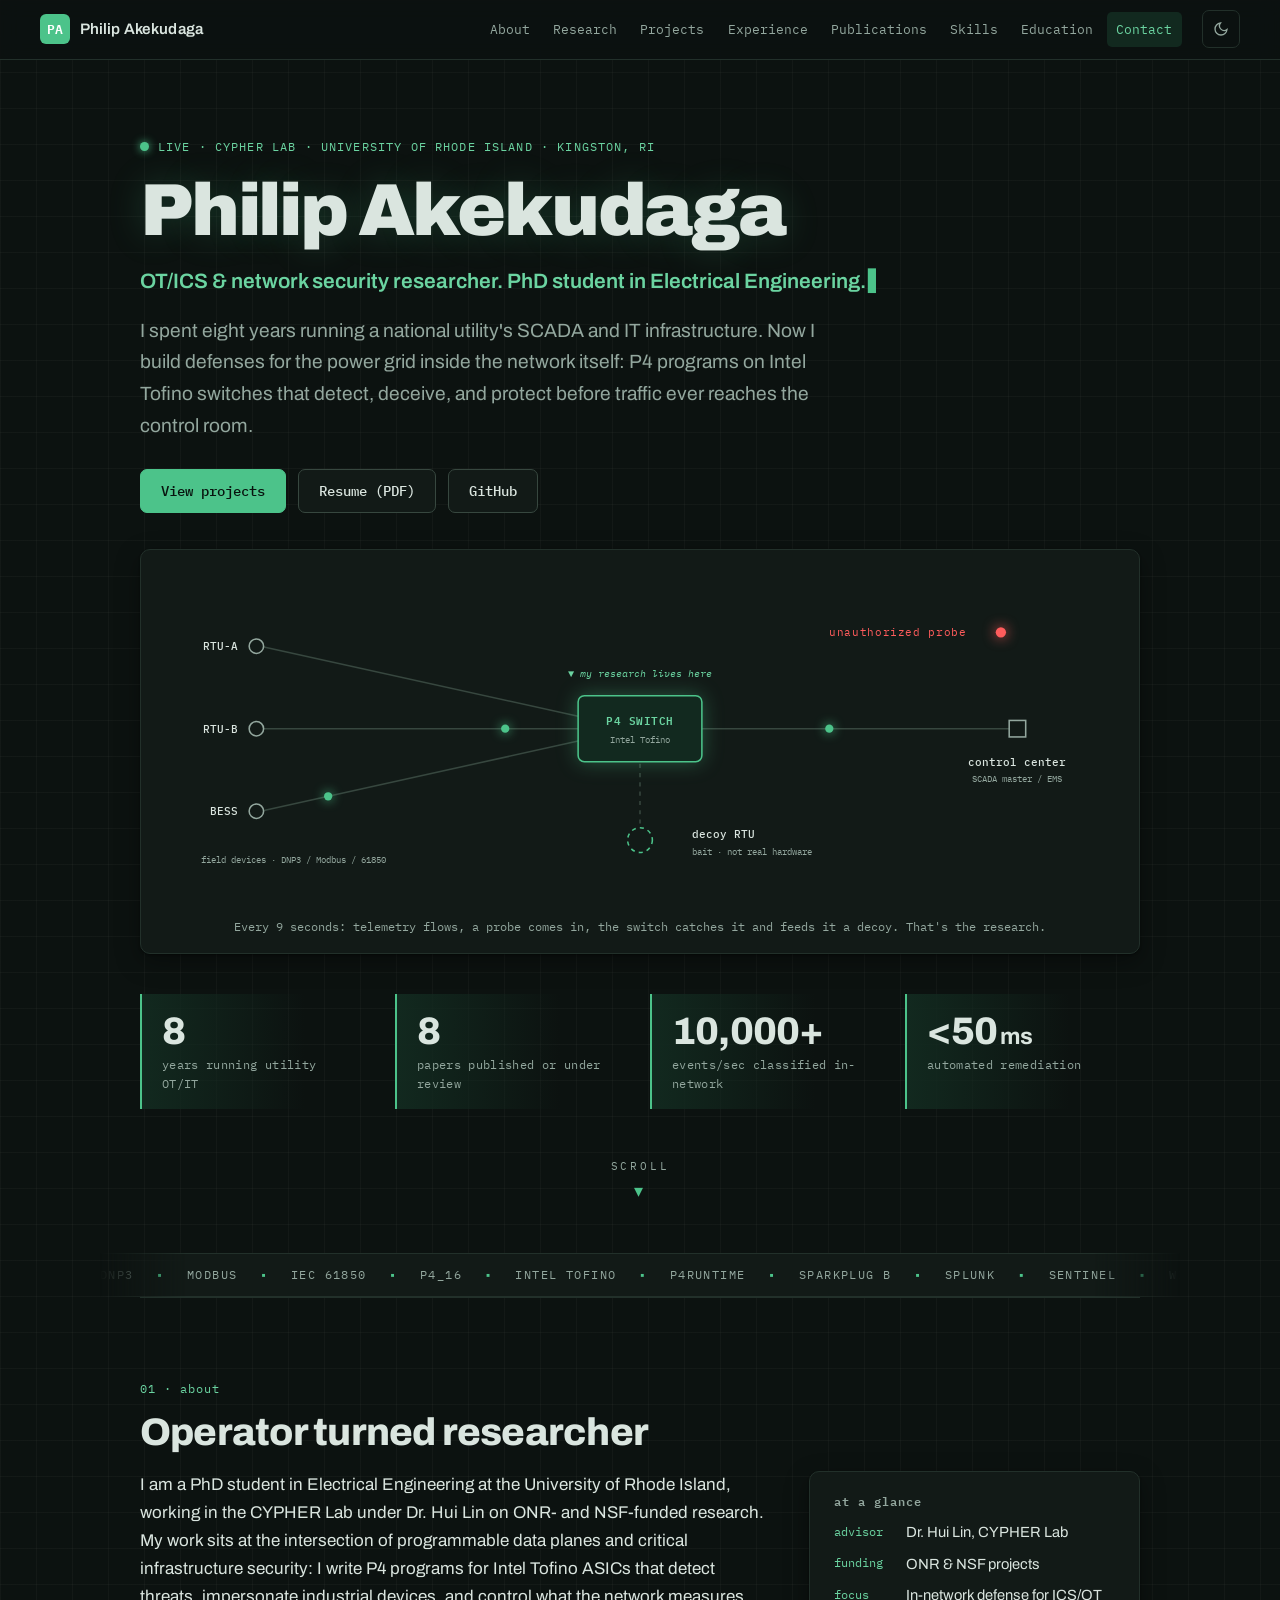
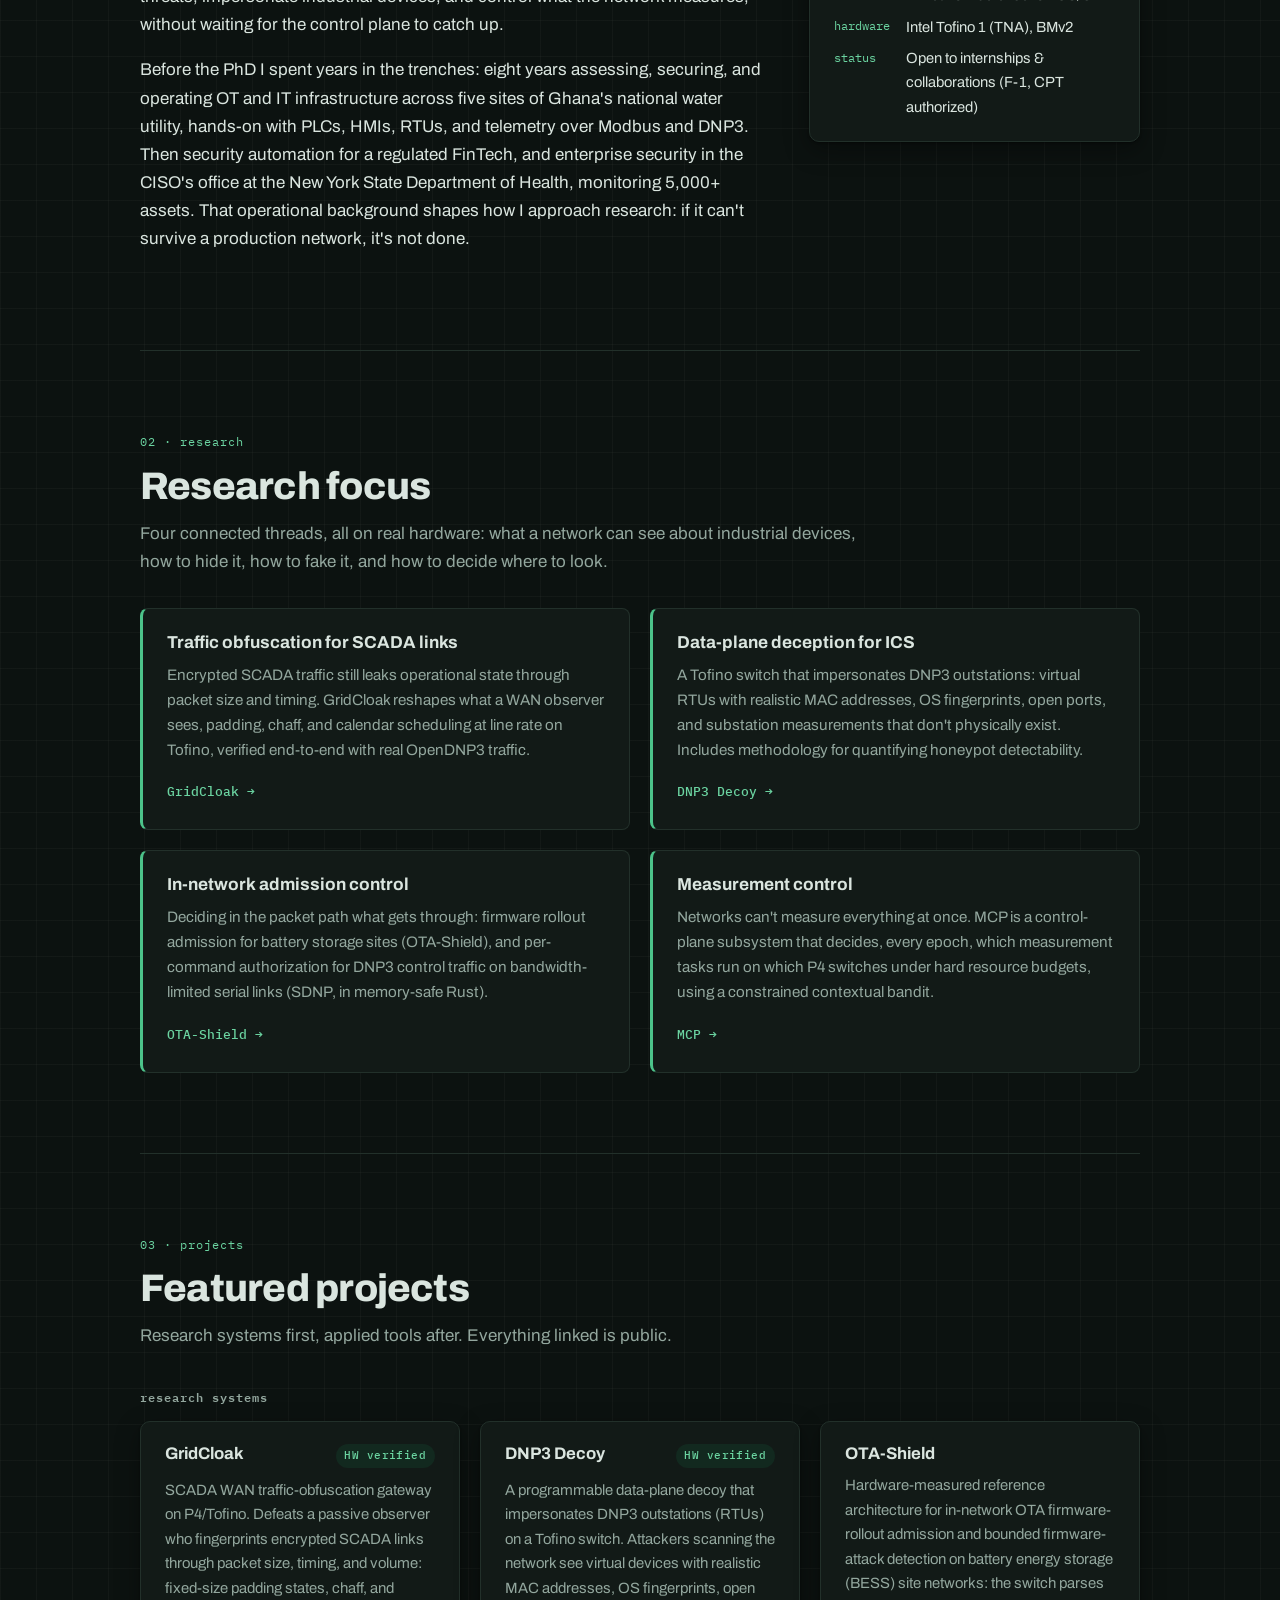
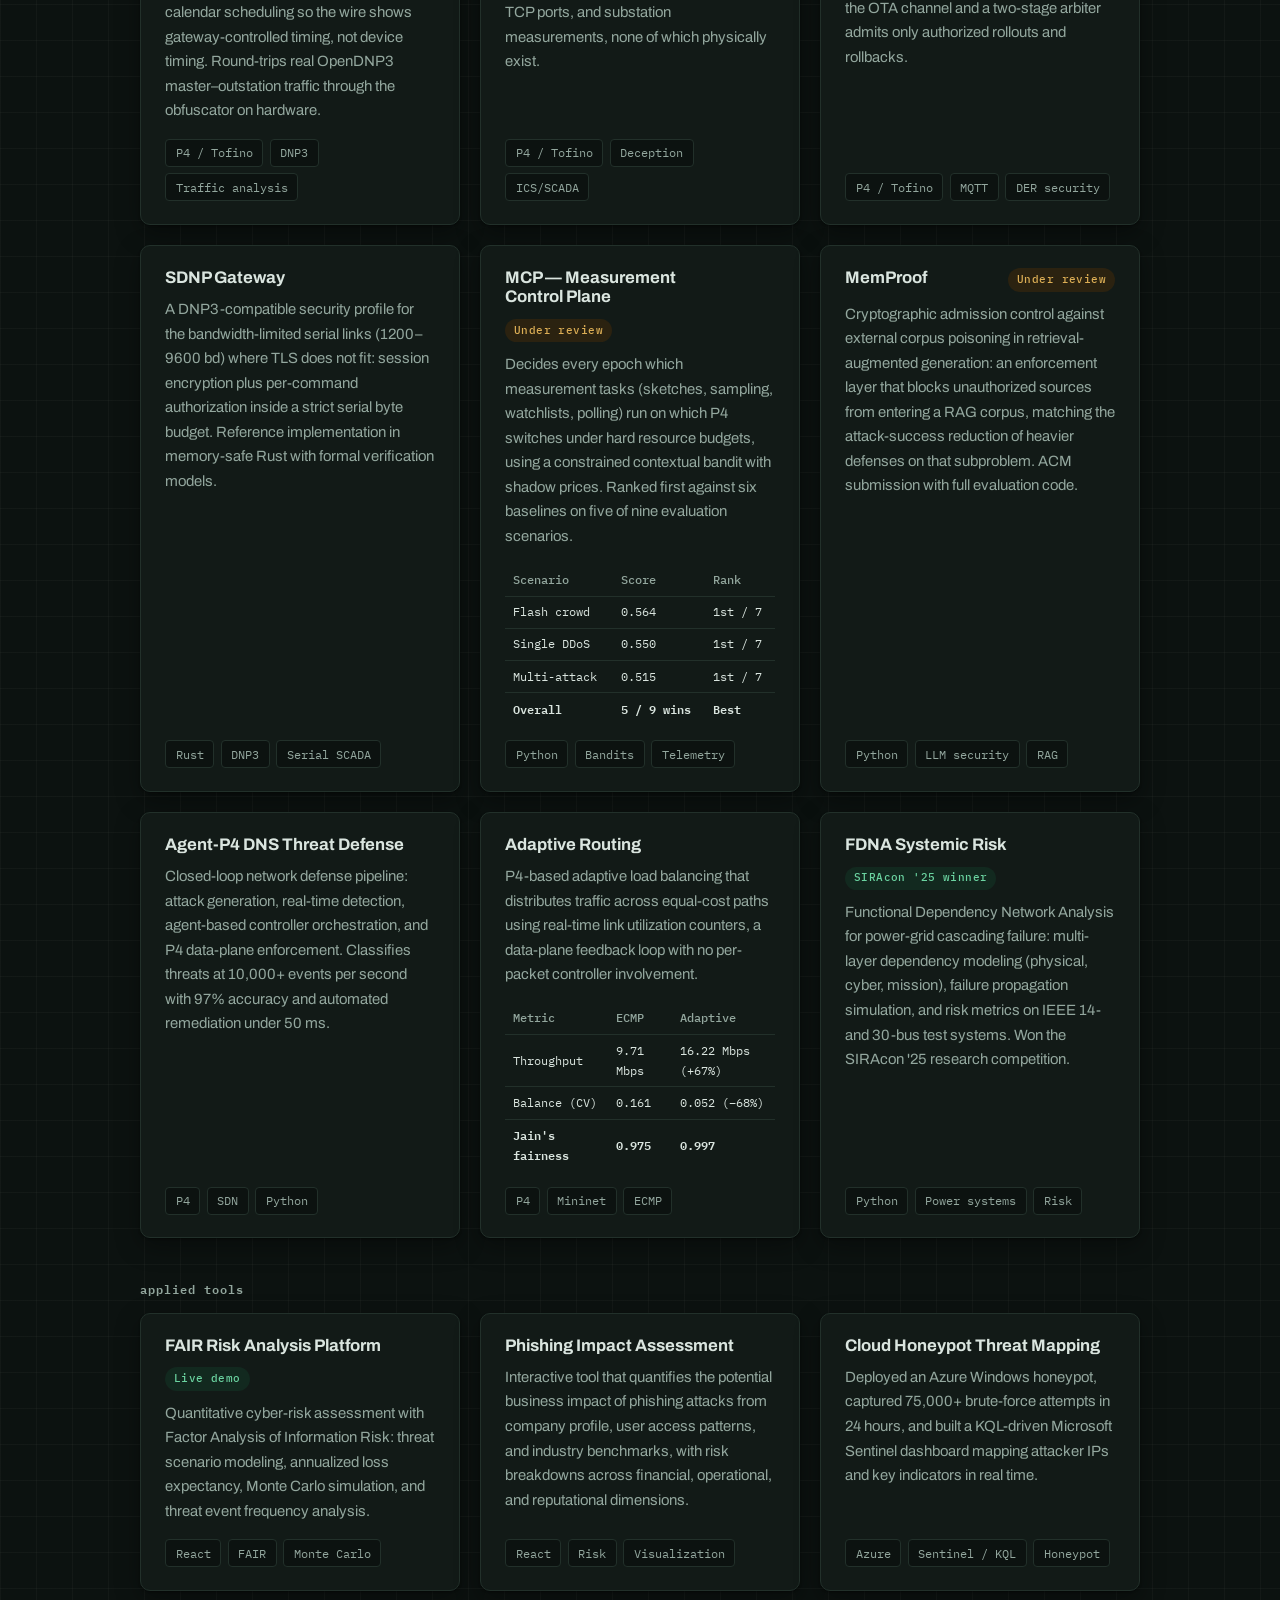
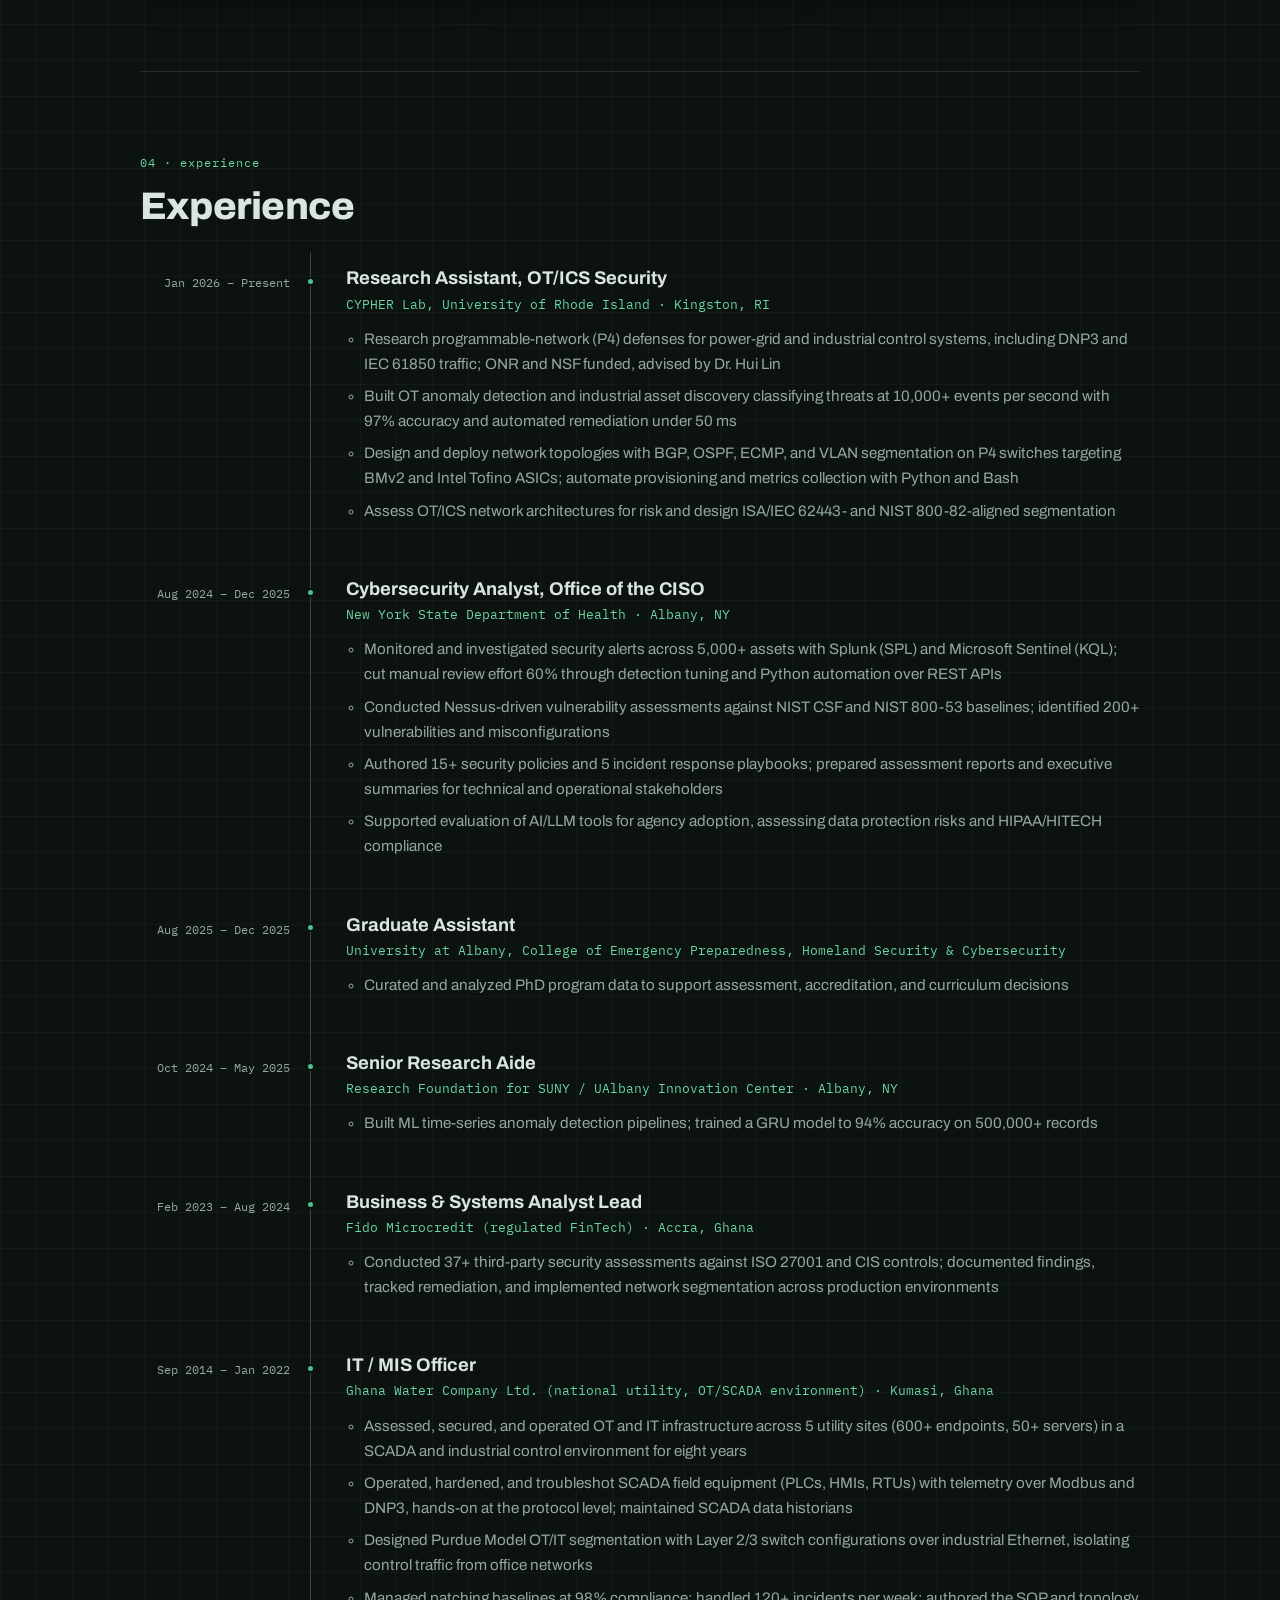
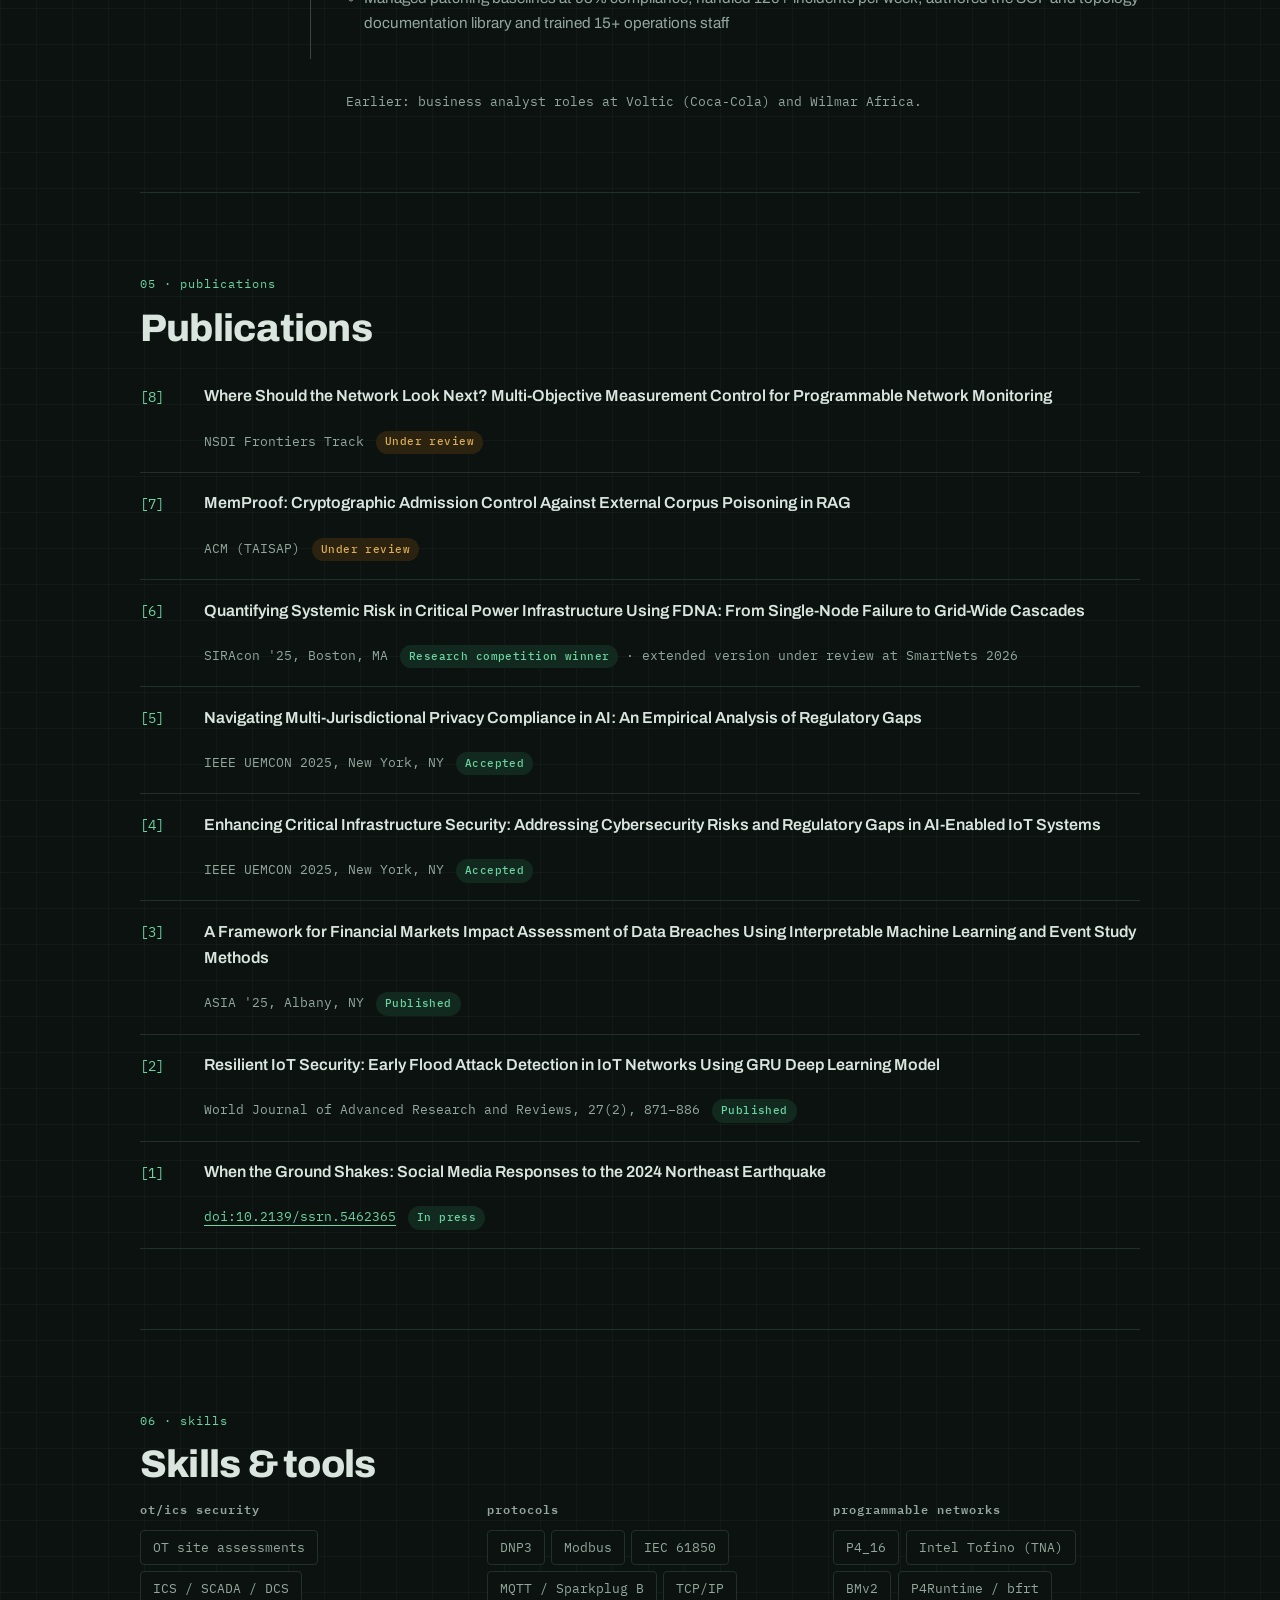
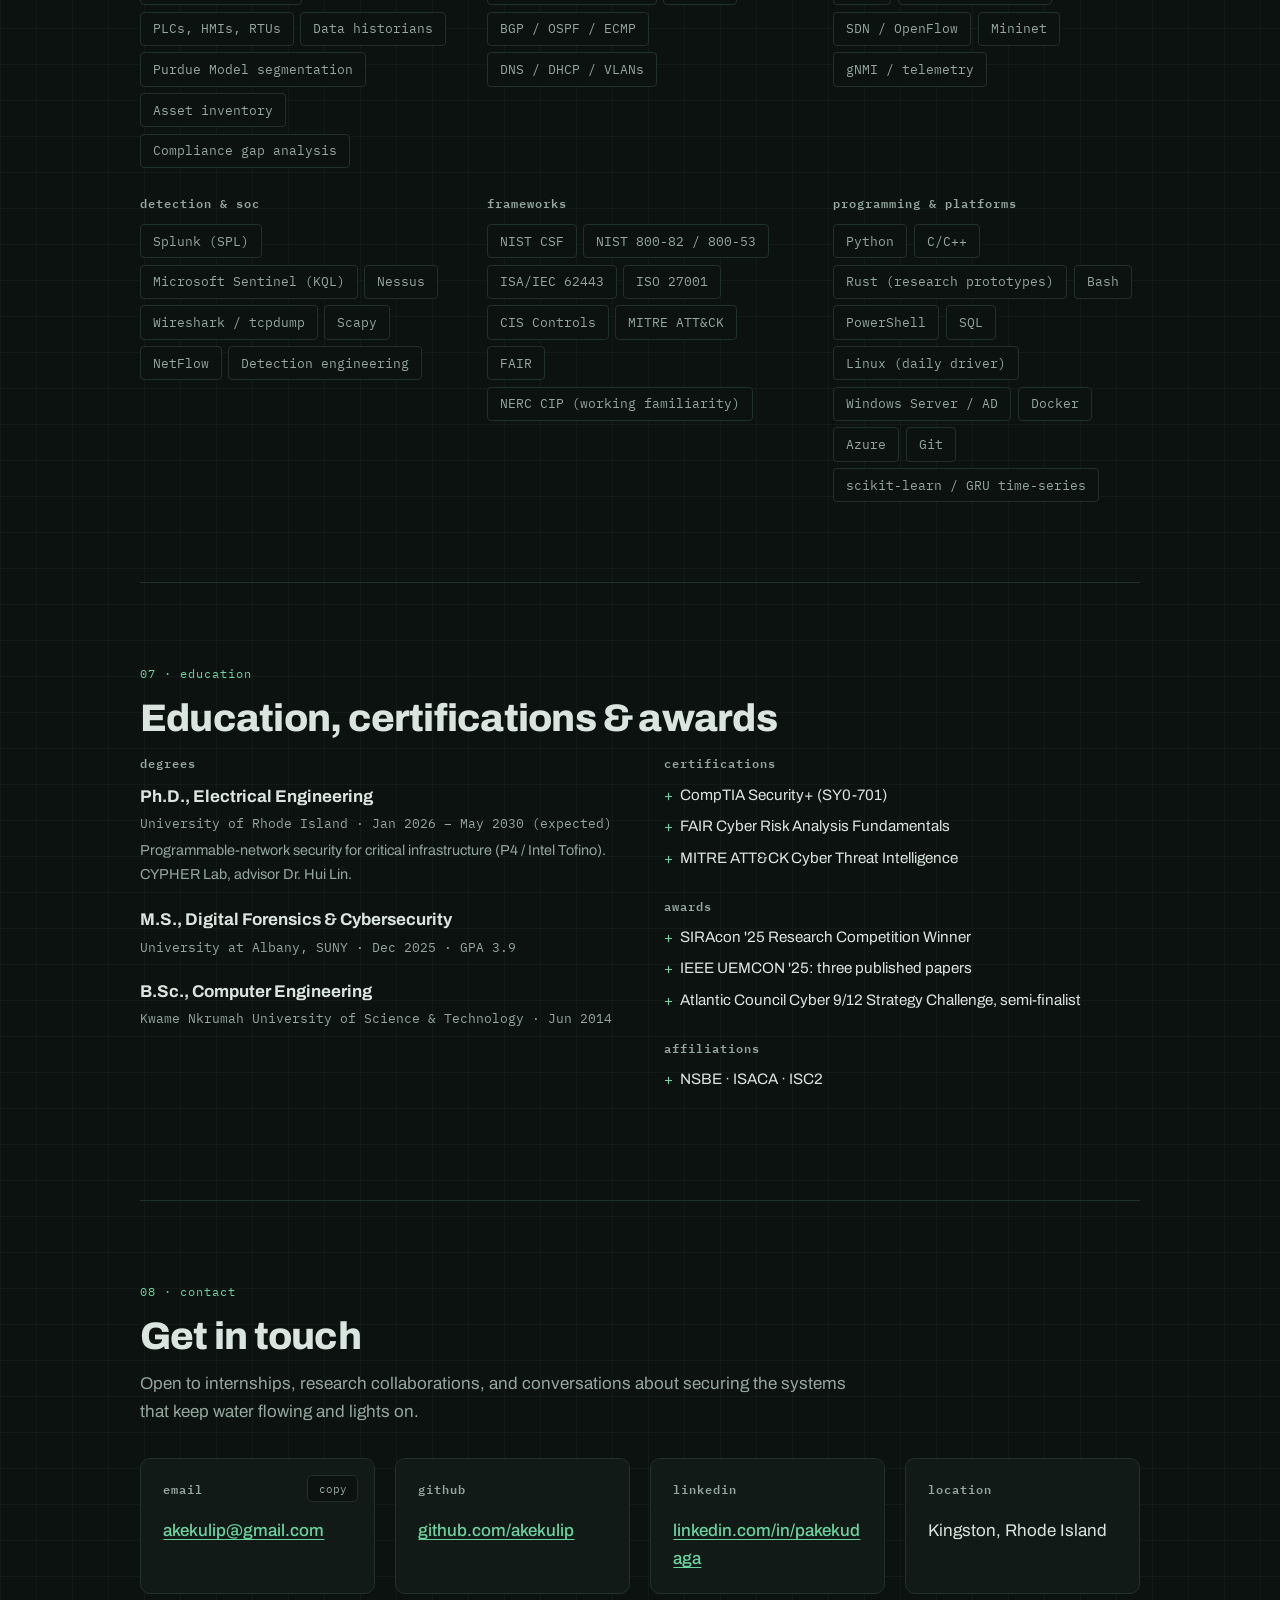
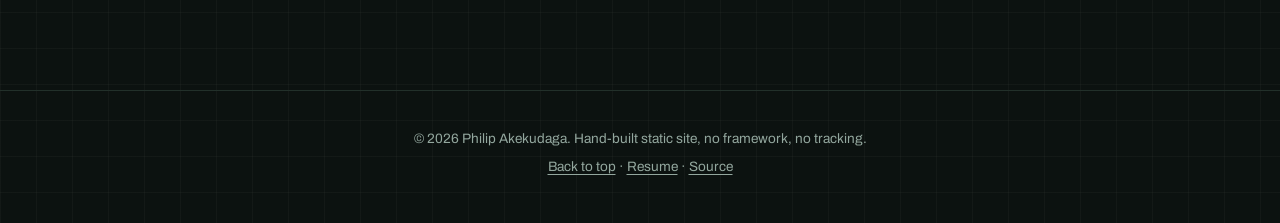
==== commit 07b5290d: "Make the hero a live SCADA scene; dark control-room becomes default - Animated attack loop in the he" ====
--- a/index.html
+++ b/index.html
@@ -40,14 +40,15 @@
 
   <link rel="stylesheet" href="style.css">
 
-  <!-- Set theme before first paint to avoid flash -->
+  <!-- Set theme before first paint to avoid flash. Dark is the default brand. -->
   <script>
     (function () {
       try {
-        var t = localStorage.getItem("theme") ||
-          (window.matchMedia("(prefers-color-scheme: dark)").matches ? "dark" : "light");
+        var t = localStorage.getItem("theme") || "dark";
         document.documentElement.setAttribute("data-theme", t);
-      } catch (e) { /* default to light */ }
+      } catch (e) {
+        document.documentElement.setAttribute("data-theme", "dark");
+      }
     })();
   </script>
 
@@ -108,6 +109,7 @@
 </head>
 <body>
   <a class="skip-link" href="#main">Skip to content</a>
+  <div class="scroll-progress" id="scrollProgress" aria-hidden="true"></div>
 
   <header class="topbar">
     <a class="brand" href="#top" aria-label="Philip Akekudaga, back to top">
@@ -138,9 +140,9 @@
   <main id="main">
     <!-- ============ HERO ============ -->
     <section class="hero" id="top" aria-label="Introduction">
-      <p class="eyebrow">Kingston, RI &middot; CYPHER Lab, University of Rhode Island</p>
+      <p class="eyebrow status-line"><span class="led" aria-hidden="true"></span>LIVE &middot; CYPHER LAB &middot; UNIVERSITY OF RHODE ISLAND &middot; KINGSTON, RI</p>
       <h1>Philip Akekudaga</h1>
-      <p class="hero-role">OT/ICS &amp; network security researcher. PhD student in Electrical Engineering.</p>
+      <p class="hero-role" id="heroRole">OT/ICS &amp; network security researcher. PhD student in Electrical Engineering.</p>
       <p class="hero-lede">
         I spent eight years running a national utility's SCADA and IT infrastructure.
         Now I build defenses for the power grid inside the network itself: P4 programs on
@@ -148,45 +150,110 @@
         reaches the control room.
       </p>
 
-      <ul class="fact-chips" aria-label="Quick facts">
-        <li><strong>8 yrs</strong> utility OT/IT operations</li>
-        <li><strong>8</strong> papers published or under review</li>
-        <li><strong>Tofino</strong> hardware-verified research</li>
-        <li><strong>Security+</strong> &middot; FAIR &middot; ATT&amp;CK certified</li>
-      </ul>
-
       <div class="hero-ctas">
         <a class="btn btn-primary" href="#projects">View projects</a>
         <a class="btn" href="resume/Philip_Akekudaga_Research_Portfolio.pdf" target="_blank" rel="noopener">Resume (PDF)</a>
         <a class="btn" href="https://github.com/akekulip" target="_blank" rel="noopener">GitHub</a>
       </div>
 
-      <!-- Signature: one-line diagram of where the research lives -->
-      <figure class="oneline" aria-label="Diagram: field devices connect through a P4 switch to the control center; the research lives at the switch">
-        <svg viewBox="0 0 760 120" role="img" aria-hidden="true" preserveAspectRatio="xMidYMid meet">
-          <!-- bus line -->
-          <line class="ol-wire" x1="60" y1="60" x2="330" y2="60"/>
-          <line class="ol-wire" x1="430" y1="60" x2="700" y2="60"/>
-          <!-- RTU node -->
-          <circle class="ol-node" cx="60" cy="60" r="7"/>
-          <text class="ol-label" x="60" y="92" text-anchor="middle">RTU / field devices</text>
-          <text class="ol-sub" x="60" y="106" text-anchor="middle">DNP3 &middot; Modbus &middot; 61850</text>
+      <!-- Signature: live SCADA scene — attack caught at the switch, shunted to a decoy -->
+      <figure class="oneline" aria-label="Animated diagram: field devices send telemetry through a P4 switch to the control center; an attacker's probe is intercepted at the switch and diverted to a decoy RTU">
+        <svg viewBox="0 0 900 320" role="img" aria-hidden="true" preserveAspectRatio="xMidYMid meet">
+          <defs>
+            <path id="tele-a" d="M 82,70 L 390,138 L 510,150 L 816,150"/>
+            <path id="tele-b" d="M 82,150 L 390,150 L 510,150 L 816,150"/>
+            <path id="tele-c" d="M 82,230 L 390,162 L 510,150 L 816,150"/>
+            <path id="atk-path" d="M 880,36 L 560,118 L 512,138 L 452,258"/>
+          </defs>
+
+          <!-- wires -->
+          <line class="ol-wire" x1="82" y1="70"  x2="390" y2="138"/>
+          <line class="ol-wire" x1="82" y1="150" x2="390" y2="150"/>
+          <line class="ol-wire" x1="82" y1="230" x2="390" y2="162"/>
+          <line class="ol-wire" x1="510" y1="150" x2="816" y2="150"/>
+          <line class="ol-wire ol-wire-dashed" x1="450" y1="184" x2="450" y2="244"/>
+
+          <!-- field nodes -->
+          <circle class="ol-node" cx="78" cy="70" r="7"/>
+          <text class="ol-label" x="60" y="74" text-anchor="end">RTU-A</text>
+          <circle class="ol-node" cx="78" cy="150" r="7"/>
+          <text class="ol-label" x="60" y="154" text-anchor="end">RTU-B</text>
+          <circle class="ol-node" cx="78" cy="230" r="7"/>
+          <text class="ol-label" x="60" y="234" text-anchor="end">BESS</text>
+          <text class="ol-sub" x="24" y="280" text-anchor="start">field devices &middot; DNP3 / Modbus / 61850</text>
+
           <!-- P4 switch -->
-          <rect class="ol-switch" x="330" y="35" width="100" height="50" rx="4"/>
-          <text class="ol-switch-label" x="380" y="58" text-anchor="middle">P4 SWITCH</text>
-          <text class="ol-switch-sub" x="380" y="74" text-anchor="middle">Intel Tofino</text>
-          <text class="ol-here" x="380" y="20" text-anchor="middle">&#9660; my research lives here</text>
-          <!-- Control center node -->
-          <rect class="ol-node-sq" x="693" y="53" width="14" height="14"/>
-          <text class="ol-label" x="700" y="92" text-anchor="middle">Control center</text>
-          <text class="ol-sub" x="700" y="106" text-anchor="middle">SCADA master / EMS</text>
-          <!-- animated packets -->
-          <circle class="ol-pkt ol-pkt-1" cx="0" cy="60" r="4"/>
-          <circle class="ol-pkt ol-pkt-2" cx="0" cy="60" r="4"/>
+          <rect class="ol-switch" x="390" y="118" width="120" height="64" rx="6"/>
+          <text class="ol-switch-label" x="450" y="146" text-anchor="middle">P4 SWITCH</text>
+          <text class="ol-switch-sub" x="450" y="164" text-anchor="middle">Intel Tofino</text>
+          <text class="ol-here" x="450" y="100" text-anchor="middle">&#9660; my research lives here</text>
+
+          <!-- interception flash -->
+          <circle class="ol-flash ol-anim" cx="450" cy="150" r="34" opacity="0">
+            <animate attributeName="opacity" values="0;0;0.85;0;0" keyTimes="0;0.56;0.60;0.68;1" dur="9s" repeatCount="indefinite"/>
+            <animate attributeName="r" values="24;24;52;60;60" keyTimes="0;0.56;0.62;0.7;1" dur="9s" repeatCount="indefinite"/>
+          </circle>
+
+          <!-- control center -->
+          <rect class="ol-node-sq" x="808" y="142" width="16" height="16"/>
+          <text class="ol-label" x="816" y="186" text-anchor="middle">control center</text>
+          <text class="ol-sub" x="816" y="202" text-anchor="middle">SCADA master / EMS</text>
+
+          <!-- decoy -->
+          <circle class="ol-decoy" cx="450" cy="258" r="12"/>
+          <circle class="ol-decoy-ring ol-anim" cx="450" cy="258" r="12" opacity="0">
+            <animate attributeName="opacity" values="0;0;0.9;0;0" keyTimes="0;0.70;0.74;0.92;1" dur="9s" repeatCount="indefinite"/>
+            <animate attributeName="r" values="12;12;34;40;40" keyTimes="0;0.70;0.80;0.92;1" dur="9s" repeatCount="indefinite"/>
+          </circle>
+          <text class="ol-label" x="500" y="256" text-anchor="start">decoy RTU</text>
+          <text class="ol-sub" x="500" y="272" text-anchor="start">bait &middot; not real hardware</text>
+          <text class="ol-engaged ol-anim" x="500" y="292" text-anchor="start" opacity="0">DECOY ENGAGED
+            <animate attributeName="opacity" values="0;0;1;1;0" keyTimes="0;0.72;0.75;0.92;1" dur="9s" repeatCount="indefinite"/>
+          </text>
+
+          <!-- telemetry packets -->
+          <circle class="ol-pkt ol-anim" r="4">
+            <animateMotion dur="4s" repeatCount="indefinite"><mpath href="#tele-a"/></animateMotion>
+          </circle>
+          <circle class="ol-pkt ol-anim" r="4">
+            <animateMotion dur="5s" begin="1.4s" repeatCount="indefinite"><mpath href="#tele-b"/></animateMotion>
+          </circle>
+          <circle class="ol-pkt ol-anim" r="4">
+            <animateMotion dur="4.6s" begin="2.6s" repeatCount="indefinite"><mpath href="#tele-c"/></animateMotion>
+          </circle>
+
+          <!-- attacker probe: rides in from the WAN, gets shunted to the decoy -->
+          <circle class="ol-atk ol-anim" r="5">
+            <animateMotion dur="9s" repeatCount="indefinite" calcMode="linear"
+              keyPoints="0;0;0.62;1;1" keyTimes="0;0.25;0.58;0.74;1">
+              <mpath href="#atk-path"/>
+            </animateMotion>
+            <animate attributeName="opacity" values="0;0;1;1;0;0" keyTimes="0;0.25;0.29;0.76;0.84;1" dur="9s" repeatCount="indefinite"/>
+          </circle>
+          <text class="ol-atk-label ol-anim" x="700" y="60" text-anchor="middle" opacity="0">unauthorized probe
+            <animate attributeName="opacity" values="0;0;1;1;0;0" keyTimes="0;0.27;0.31;0.5;0.58;1" dur="9s" repeatCount="indefinite"/>
+          </text>
         </svg>
-        <figcaption class="mono-caption">Detection, deception, and admission control at the switch, in the packet path, at line rate.</figcaption>
+        <figcaption class="mono-caption">Every 9 seconds: telemetry flows, a probe comes in, the switch catches it and feeds it a decoy. That's the research.</figcaption>
       </figure>
-    </section>
+
+      <ul class="stats" aria-label="Key numbers">
+        <li><span class="stat-num" data-count="8">8</span><span class="stat-label">years running utility OT/IT</span></li>
+        <li><span class="stat-num" data-count="8">8</span><span class="stat-label">papers published or under review</span></li>
+        <li><span class="stat-num" data-count="10000" data-suffix="+">10,000+</span><span class="stat-label">events/sec classified in-network</span></li>
+        <li><span class="stat-num">&lt;50<span class="stat-unit">ms</span></span><span class="stat-label">automated remediation</span></li>
+      </ul>
+
+      <p class="scroll-cue" aria-hidden="true"><span class="scroll-cue-text">scroll</span><span class="scroll-cue-chevron">&#9662;</span></p>
+    </section>
+
+    <!-- protocol ticker -->
+    <div class="ticker" aria-hidden="true">
+      <div class="ticker-track">
+        <span>DNP3</span><span>MODBUS</span><span>IEC 61850</span><span>P4_16</span><span>INTEL TOFINO</span><span>P4RUNTIME</span><span>SPARKPLUG B</span><span>SPLUNK</span><span>SENTINEL</span><span>WIRESHARK</span><span>SCAPY</span><span>NIST 800-82</span><span>IEC 62443</span><span>MITRE ATT&amp;CK</span><span>FAIR</span><span>PURDUE MODEL</span><span>RUST</span><span>PYTHON</span>
+        <span>DNP3</span><span>MODBUS</span><span>IEC 61850</span><span>P4_16</span><span>INTEL TOFINO</span><span>P4RUNTIME</span><span>SPARKPLUG B</span><span>SPLUNK</span><span>SENTINEL</span><span>WIRESHARK</span><span>SCAPY</span><span>NIST 800-82</span><span>IEC 62443</span><span>MITRE ATT&amp;CK</span><span>FAIR</span><span>PURDUE MODEL</span><span>RUST</span><span>PYTHON</span>
+      </div>
+    </div>
 
     <!-- ============ ABOUT ============ -->
     <section class="section" id="about" aria-labelledby="about-h">
--- a/style.css
+++ b/style.css
@@ -6,7 +6,30 @@
    Type: Archivo (display/body) + IBM Plex Mono (labels/data).
    ============================================================ */
 
+/* Dark "control room" is the default brand; light "engineering paper" is the alternate. */
 :root {
+  --bg: #0c1210;
+  --bg-raise: #121a17;
+  --ink: #dae5df;
+  --ink-2: #93a79e;
+  --rule: #22302a;
+  --rule-strong: #37473f;
+  --acc: #4cc38a;
+  --acc-strong: #6bd4a1;
+  --acc-soft: #12291f;
+  --amber-ink: #dcae55;
+  --amber-soft: #2b2210;
+  --danger: #ff5c5c;
+  --grid-line: rgba(218, 229, 223, 0.035);
+  --shadow: 0 1px 2px rgba(0, 0, 0, 0.4), 0 8px 24px rgba(0, 0, 0, 0.35);
+  --glow: 0 0 0 1px var(--acc), 0 6px 32px rgba(76, 195, 138, 0.16);
+  --h1-glow: 0 0 36px rgba(76, 195, 138, 0.22);
+  --font-sans: "Archivo", system-ui, -apple-system, "Segoe UI", sans-serif;
+  --font-mono: "IBM Plex Mono", ui-monospace, "SF Mono", Menlo, Consolas, monospace;
+  color-scheme: dark;
+}
+
+[data-theme="light"] {
   --bg: #f4f7f5;
   --bg-raise: #fcfdfc;
   --ink: #17221e;
@@ -18,28 +41,12 @@
   --acc-soft: #e1efe8;
   --amber-ink: #7c5410;
   --amber-soft: #f4e8cf;
+  --danger: #c62f36;
   --grid-line: rgba(23, 34, 30, 0.045);
   --shadow: 0 1px 2px rgba(23, 34, 30, 0.05), 0 8px 24px rgba(23, 34, 30, 0.06);
-  --font-sans: "Archivo", system-ui, -apple-system, "Segoe UI", sans-serif;
-  --font-mono: "IBM Plex Mono", ui-monospace, "SF Mono", Menlo, Consolas, monospace;
+  --glow: 0 0 0 1px var(--acc), 0 6px 24px rgba(14, 124, 91, 0.14);
+  --h1-glow: none;
   color-scheme: light;
-}
-
-[data-theme="dark"] {
-  --bg: #0c1210;
-  --bg-raise: #121a17;
-  --ink: #dae5df;
-  --ink-2: #93a79e;
-  --rule: #22302a;
-  --rule-strong: #37473f;
-  --acc: #4cc38a;
-  --acc-strong: #6bd4a1;
-  --acc-soft: #12291f;
-  --amber-ink: #dcae55;
-  --amber-soft: #2b2210;
-  --grid-line: rgba(218, 229, 223, 0.035);
-  --shadow: 0 1px 2px rgba(0, 0, 0, 0.4), 0 8px 24px rgba(0, 0, 0, 0.35);
-  color-scheme: dark;
 }
 
 /* ---------- reset & base ---------- */
@@ -151,9 +158,9 @@
 }
 .theme-toggle:hover, .menu-toggle:hover { border-color: var(--rule-strong); color: var(--ink); }
 
-.icon-moon { display: none; }
-[data-theme="dark"] .icon-sun { display: none; }
-[data-theme="dark"] .icon-moon { display: block; }
+.icon-sun { display: none; }
+[data-theme="light"] .icon-sun { display: block; }
+[data-theme="light"] .icon-moon { display: none; }
 
 .menu-toggle { display: none; flex-direction: column; gap: 4px; }
 .menu-toggle span {
@@ -218,7 +225,7 @@
 /* ---------- hero ---------- */
 
 .hero {
-  padding: clamp(3.5rem, 9vw, 6.5rem) 0 clamp(2.5rem, 6vw, 4rem);
+  padding: clamp(2.5rem, 6vw, 4.5rem) 0 clamp(2rem, 5vw, 3rem);
   scroll-margin-top: 4.5rem;
 }
 
@@ -227,7 +234,41 @@
   font-weight: 900;
   letter-spacing: -0.03em;
   margin: 0 0 0.75rem;
-}
+  text-shadow: var(--h1-glow);
+  animation: rise-in 0.7s cubic-bezier(0.2, 0.7, 0.2, 1) both;
+}
+
+@keyframes rise-in {
+  from { opacity: 0; transform: translateY(18px); }
+  to   { opacity: 1; transform: none; }
+}
+
+/* status line + LED */
+.status-line {
+  display: inline-flex; align-items: center; gap: 0.55rem;
+  color: var(--acc-strong);
+  letter-spacing: 0.1em;
+  font-size: 0.72rem;
+}
+.led {
+  width: 9px; height: 9px; border-radius: 50%;
+  background: var(--acc);
+  box-shadow: 0 0 8px var(--acc);
+  animation: led-pulse 2.2s ease-in-out infinite;
+}
+@keyframes led-pulse {
+  0%, 100% { opacity: 1; }
+  50% { opacity: 0.35; }
+}
+
+/* typing caret */
+.typing::after {
+  content: "\258C";
+  margin-left: 2px;
+  color: var(--acc);
+  animation: caret-blink 1s steps(1) infinite;
+}
+@keyframes caret-blink { 50% { opacity: 0; } }
 
 .hero-role {
   font-size: clamp(1.05rem, 2.2vw, 1.3rem);
@@ -243,22 +284,102 @@
   margin: 0 0 1.75rem;
 }
 
-.fact-chips {
-  display: flex; flex-wrap: wrap; gap: 0.6rem;
-  list-style: none; padding: 0; margin: 0 0 2rem;
-}
-.fact-chips li {
-  font-family: var(--font-mono);
-  font-size: 0.8rem;
-  color: var(--ink-2);
-  padding: 0.45rem 0.8rem;
-  border: 1px solid var(--rule);
-  border-radius: 999px;
+.hero-ctas { display: flex; flex-wrap: wrap; gap: 0.75rem; margin-bottom: 2.25rem; }
+
+.oneline svg { display: block; width: 100%; height: auto; max-height: 330px; margin-inline: auto; }
+
+/* count-up stats */
+.stats {
+  display: grid;
+  grid-template-columns: repeat(auto-fit, minmax(min(100%, 190px), 1fr));
+  gap: 1.25rem;
+  list-style: none; padding: 0;
+  margin: 2.5rem 0 0;
+}
+.stats li {
+  display: flex; flex-direction: column; gap: 0.2rem;
+  padding: 1rem 1.25rem;
+  border-left: 2px solid var(--acc);
+  background: linear-gradient(90deg, var(--acc-soft), transparent 70%);
+}
+.stat-num {
+  font-size: clamp(1.7rem, 3.6vw, 2.4rem);
+  font-weight: 800;
+  letter-spacing: -0.02em;
+  color: var(--ink);
+  font-variant-numeric: tabular-nums;
+  line-height: 1.1;
+}
+.stat-unit { font-size: 0.6em; font-weight: 700; margin-left: 0.1em; }
+.stat-label {
+  font-family: var(--font-mono);
+  font-size: 0.72rem;
+  color: var(--ink-2);
+  letter-spacing: 0.03em;
+}
+
+/* scroll cue */
+.scroll-cue {
+  display: flex; flex-direction: column; align-items: center; gap: 0;
+  margin: 3rem 0 0;
+  font-family: var(--font-mono);
+  font-size: 0.7rem;
+  letter-spacing: 0.25em;
+  color: var(--ink-2);
+  text-transform: uppercase;
+}
+.scroll-cue-chevron {
+  font-size: 1.1rem;
+  color: var(--acc);
+  animation: cue-bounce 1.8s ease-in-out infinite;
+}
+@keyframes cue-bounce {
+  0%, 100% { transform: translateY(0); opacity: 0.5; }
+  50% { transform: translateY(7px); opacity: 1; }
+}
+
+/* protocol ticker */
+.ticker {
+  overflow: hidden;
+  border-top: 1px solid var(--rule);
+  border-bottom: 1px solid var(--rule);
   background: var(--bg-raise);
-}
-.fact-chips strong { color: var(--ink); font-weight: 600; }
-
-.hero-ctas { display: flex; flex-wrap: wrap; gap: 0.75rem; margin-bottom: 3rem; }
+  margin: 0 calc(-1 * clamp(1rem, 4vw, 2.5rem));
+  -webkit-mask-image: linear-gradient(90deg, transparent, #000 8%, #000 92%, transparent);
+  mask-image: linear-gradient(90deg, transparent, #000 8%, #000 92%, transparent);
+}
+.ticker-track {
+  display: inline-flex;
+  white-space: nowrap;
+  padding: 0.7rem 0;
+  animation: ticker-scroll 48s linear infinite;
+}
+.ticker:hover .ticker-track { animation-play-state: paused; }
+.ticker-track span {
+  font-family: var(--font-mono);
+  font-size: 0.74rem;
+  letter-spacing: 0.12em;
+  color: var(--ink-2);
+}
+.ticker-track span::after {
+  content: "\25AA";
+  color: var(--acc);
+  margin: 0 1.4rem;
+}
+@keyframes ticker-scroll {
+  from { transform: translateX(0); }
+  to   { transform: translateX(-50%); }
+}
+
+/* scroll progress bar */
+.scroll-progress {
+  position: fixed; top: 0; left: 0; right: 0;
+  height: 3px;
+  background: var(--acc);
+  transform-origin: 0 50%;
+  transform: scaleX(0);
+  z-index: 60;
+}
 
 .btn {
   display: inline-flex; align-items: center;
@@ -276,11 +397,11 @@
 }
 .btn:hover { border-color: var(--acc); color: var(--ink); transform: translateY(-1px); }
 .btn-primary {
-  background: var(--acc); border-color: var(--acc); color: #fff;
-}
-.btn-primary:hover { background: var(--acc-strong); border-color: var(--acc-strong); color: #fff; }
-[data-theme="dark"] .btn-primary { color: #08130e; }
-[data-theme="dark"] .btn-primary:hover { color: #08130e; }
+  background: var(--acc); border-color: var(--acc); color: #08130e;
+}
+.btn-primary:hover { background: var(--acc-strong); border-color: var(--acc-strong); color: #08130e; }
+[data-theme="light"] .btn-primary { color: #fff; }
+[data-theme="light"] .btn-primary:hover { color: #fff; }
 
 /* ---------- one-line diagram (signature) ---------- */
 
@@ -294,9 +415,28 @@
 }
 
 .ol-wire { stroke: var(--rule-strong); stroke-width: 1.5; }
+.ol-wire-dashed { stroke-dasharray: 4 5; }
 .ol-node { fill: var(--bg-raise); stroke: var(--ink-2); stroke-width: 1.5; }
 .ol-node-sq { fill: var(--bg-raise); stroke: var(--ink-2); stroke-width: 1.5; }
-.ol-switch { fill: var(--acc-soft); stroke: var(--acc); stroke-width: 1.5; }
+.ol-switch {
+  fill: var(--acc-soft); stroke: var(--acc); stroke-width: 1.5;
+  filter: drop-shadow(0 0 10px rgba(76, 195, 138, 0.35));
+}
+[data-theme="light"] .ol-switch { filter: drop-shadow(0 0 6px rgba(14, 124, 91, 0.2)); }
+.ol-decoy {
+  fill: none; stroke: var(--acc); stroke-width: 1.5; stroke-dasharray: 4 4;
+}
+.ol-decoy-ring { fill: none; stroke: var(--acc); stroke-width: 1.5; }
+.ol-flash { fill: none; stroke: var(--danger); stroke-width: 2; }
+.ol-atk { fill: var(--danger); filter: drop-shadow(0 0 6px var(--danger)); }
+.ol-atk-label {
+  font-family: var(--font-mono); font-size: 10.5px; fill: var(--danger);
+  letter-spacing: 0.06em;
+}
+.ol-engaged {
+  font-family: var(--font-mono); font-size: 11px; font-weight: 600;
+  fill: var(--acc-strong); letter-spacing: 0.12em;
+}
 .ol-switch-label {
   font-family: var(--font-mono); font-size: 11px; font-weight: 600;
   fill: var(--acc-strong); letter-spacing: 0.05em;
@@ -305,23 +445,7 @@
 .ol-label { font-family: var(--font-mono); font-size: 10.5px; fill: var(--ink); font-weight: 500; }
 .ol-sub { font-family: var(--font-mono); font-size: 9px; fill: var(--ink-2); }
 .ol-here { font-family: var(--font-mono); font-size: 10px; fill: var(--acc-strong); font-style: italic; }
-.ol-pkt { fill: var(--acc); opacity: 0; }
-
-@keyframes pkt-west {
-  0%   { transform: translateX(60px); opacity: 0; }
-  8%   { opacity: 1; }
-  42%  { transform: translateX(326px); opacity: 1; }
-  46%  { opacity: 0; }
-  100% { transform: translateX(326px); opacity: 0; }
-}
-@keyframes pkt-east {
-  0%, 48% { transform: translateX(434px); opacity: 0; }
-  54%  { opacity: 1; }
-  92%  { transform: translateX(696px); opacity: 1; }
-  100% { transform: translateX(700px); opacity: 0; }
-}
-.ol-pkt-1 { animation: pkt-west 4.5s linear infinite; }
-.ol-pkt-2 { animation: pkt-east 4.5s linear infinite; }
+.ol-pkt { fill: var(--acc); filter: drop-shadow(0 0 5px var(--acc)); }
 
 .mono-caption {
   font-family: var(--font-mono);
@@ -399,7 +523,7 @@
   box-shadow: var(--shadow);
   transition: border-color 0.15s ease, transform 0.15s ease;
 }
-.proj-card:hover { border-color: var(--rule-strong); transform: translateY(-2px); }
+.proj-card:hover { border-color: var(--acc); box-shadow: var(--glow); transform: translateY(-2px); }
 
 .proj-card header {
   display: flex; align-items: baseline; justify-content: space-between;
@@ -663,6 +787,17 @@
   .hero-ctas .btn { flex: 1 1 auto; justify-content: center; }
 }
 
+/* keep diagram labels legible when the SVG scales down on phones */
+@media (max-width: 640px) {
+  .ol-label { font-size: 16px; }
+  .ol-sub { font-size: 13px; }
+  .ol-switch-label { font-size: 16px; }
+  .ol-switch-sub { font-size: 13px; }
+  .ol-here { font-size: 14px; }
+  .ol-engaged { font-size: 16px; }
+  .ol-atk-label { font-size: 15px; }
+}
+
 /* ---------- motion & print ---------- */
 
 @media (prefers-reduced-motion: reduce) {
@@ -672,11 +807,15 @@
     animation-iteration-count: 1 !important;
     transition-duration: 0.01ms !important;
   }
-  .ol-pkt { display: none; }
+  .ol-anim { display: none; }
+  .ticker-track { animation: none; }
+  .scroll-cue-chevron { animation: none; }
+  .led { animation: none; }
 }
 
 @media print {
-  .topbar, .skip-link, .theme-toggle, .menu-toggle, .copy-btn, .hero-ctas, .oneline { display: none; }
+  .topbar, .skip-link, .theme-toggle, .menu-toggle, .copy-btn, .hero-ctas, .oneline,
+  .ticker, .scroll-cue, .scroll-progress { display: none; }
   body { background: #fff; color: #000; font-size: 11pt; }
   .section { border-top: 1px solid #ccc; padding: 1.5rem 0; }
   a { color: #000; text-decoration: none; }
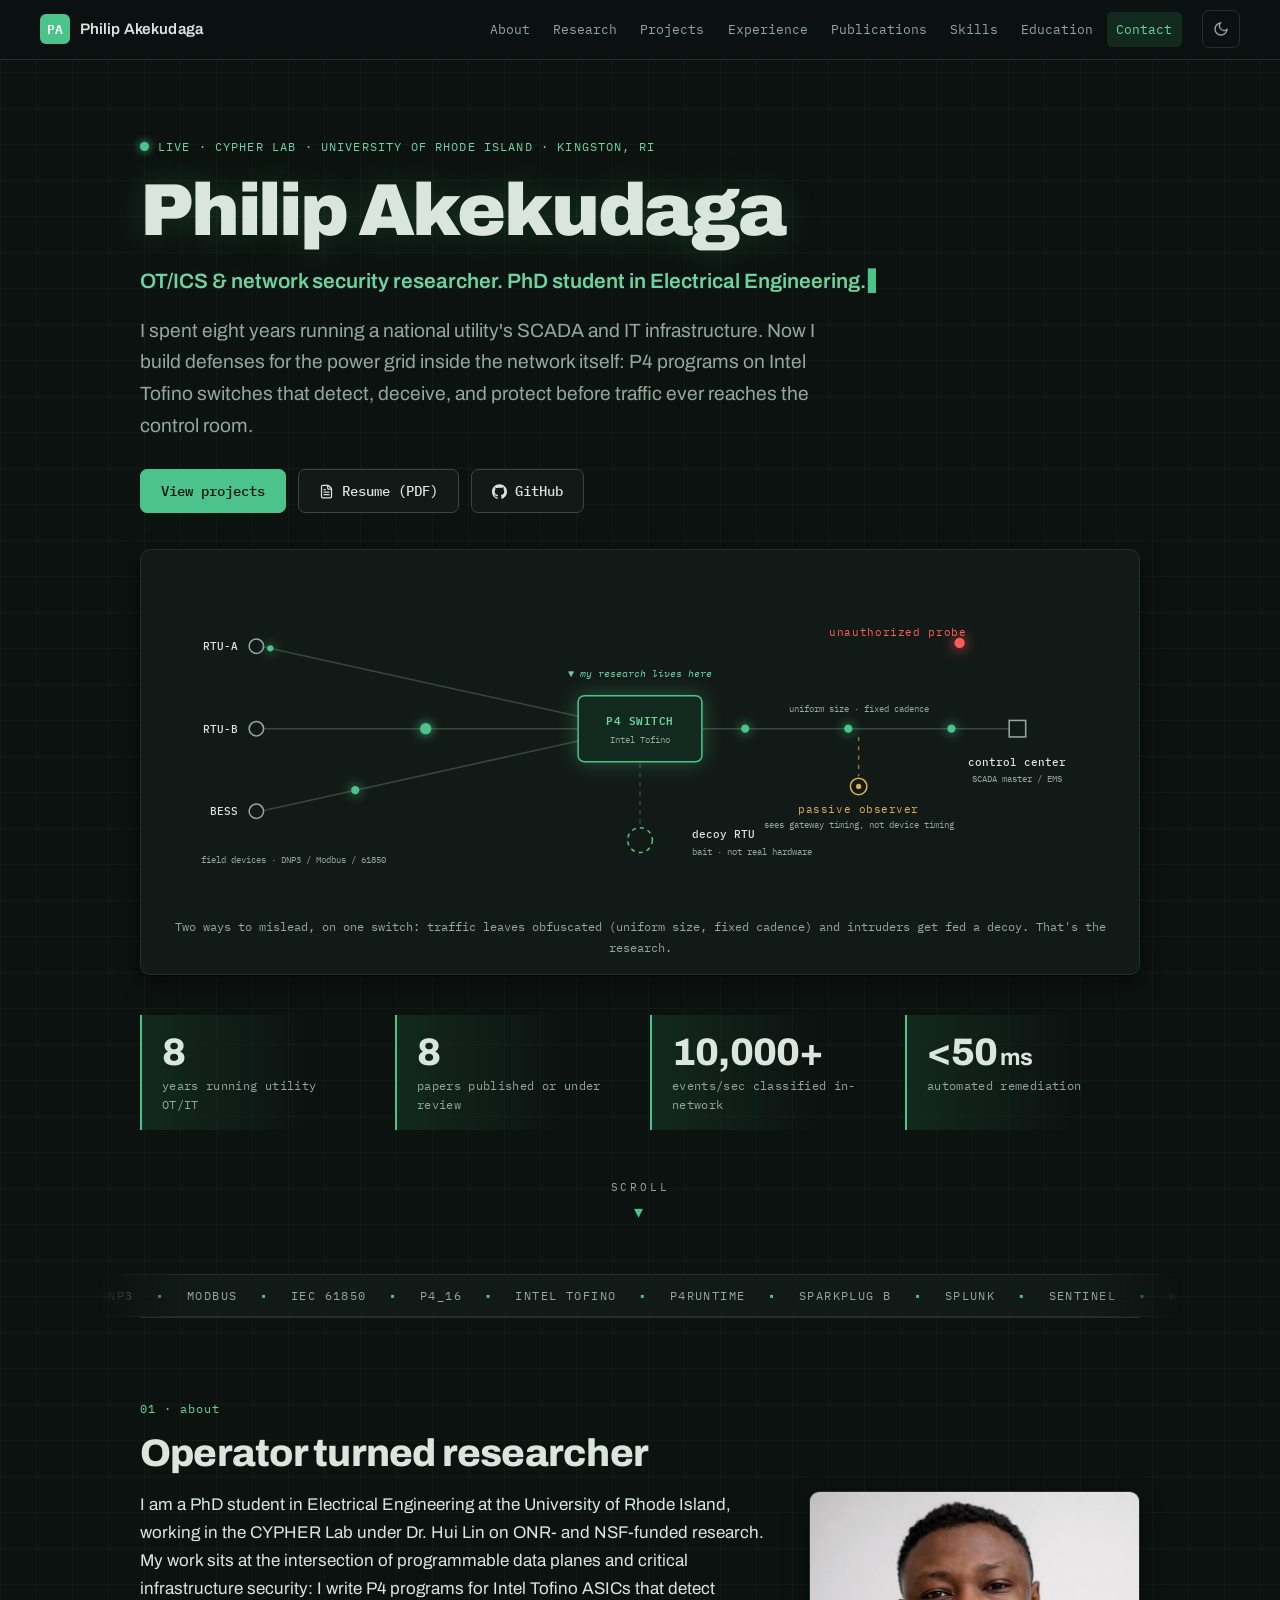
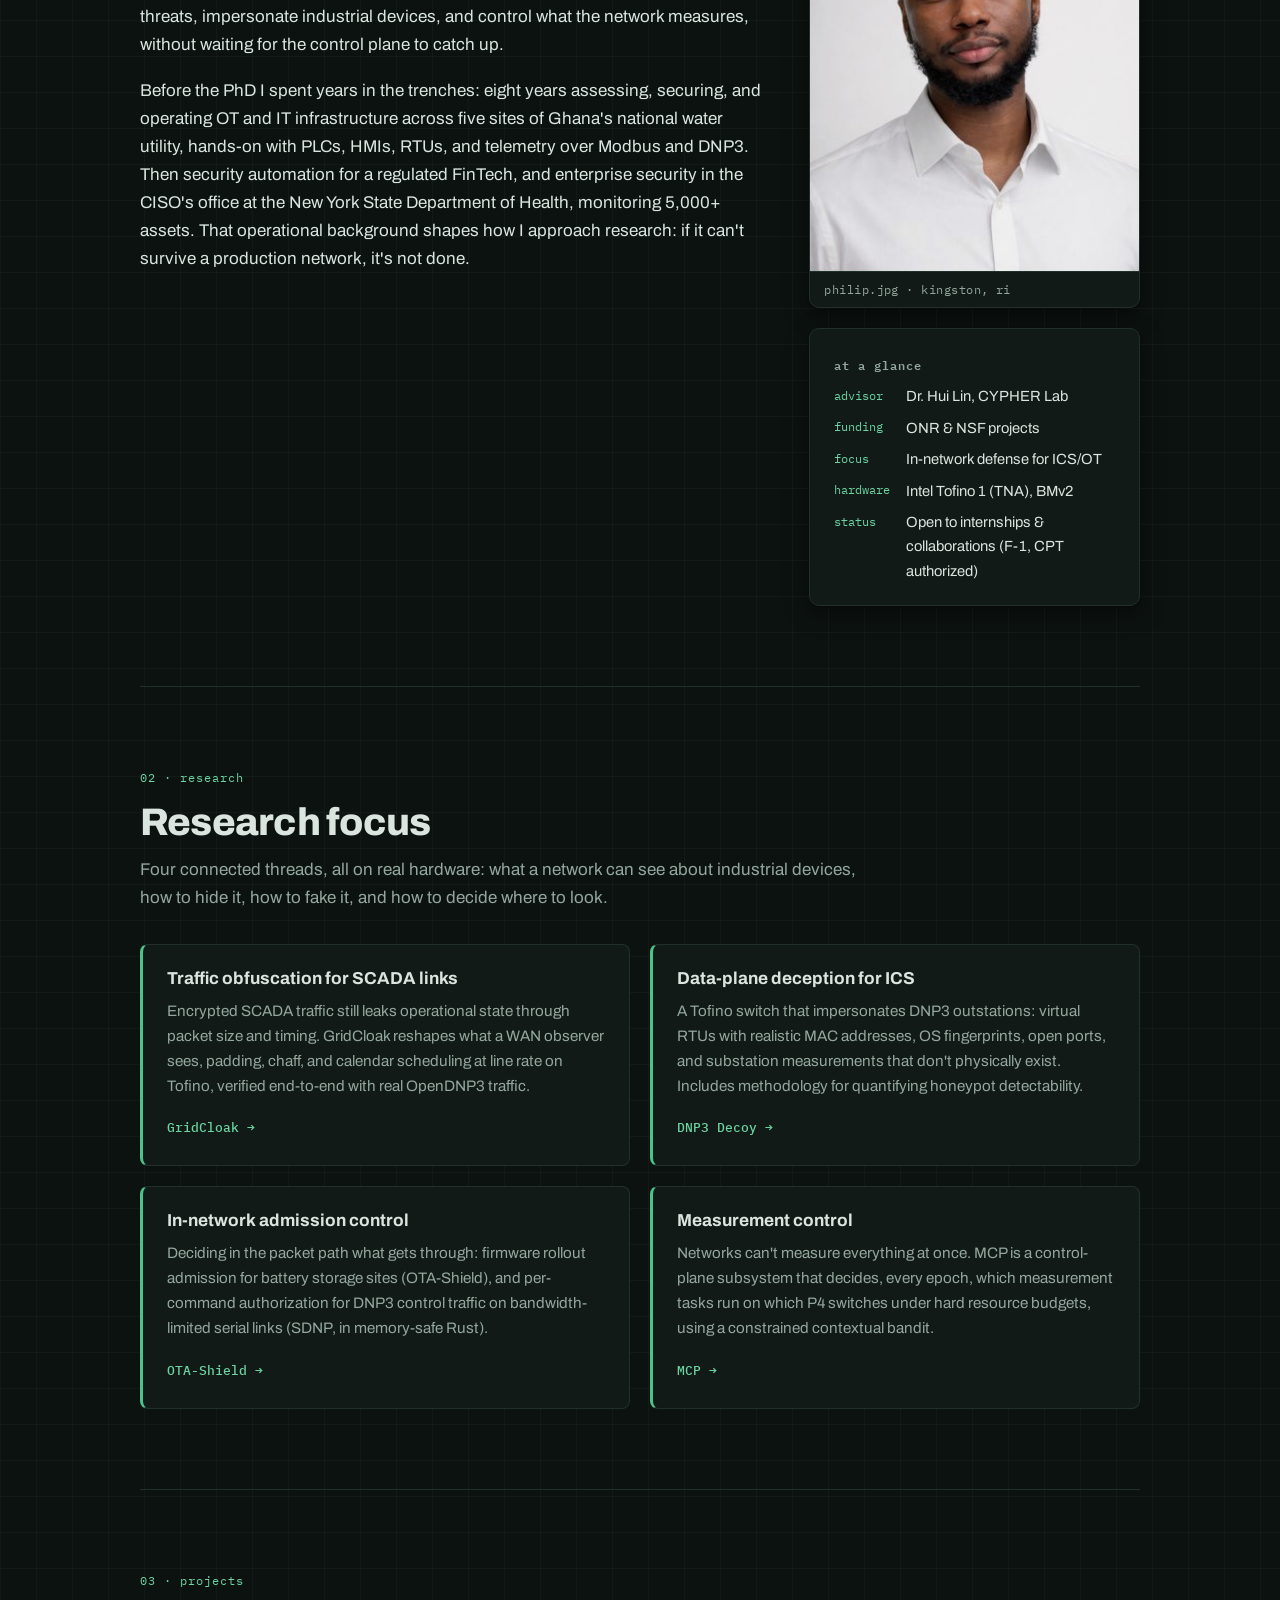
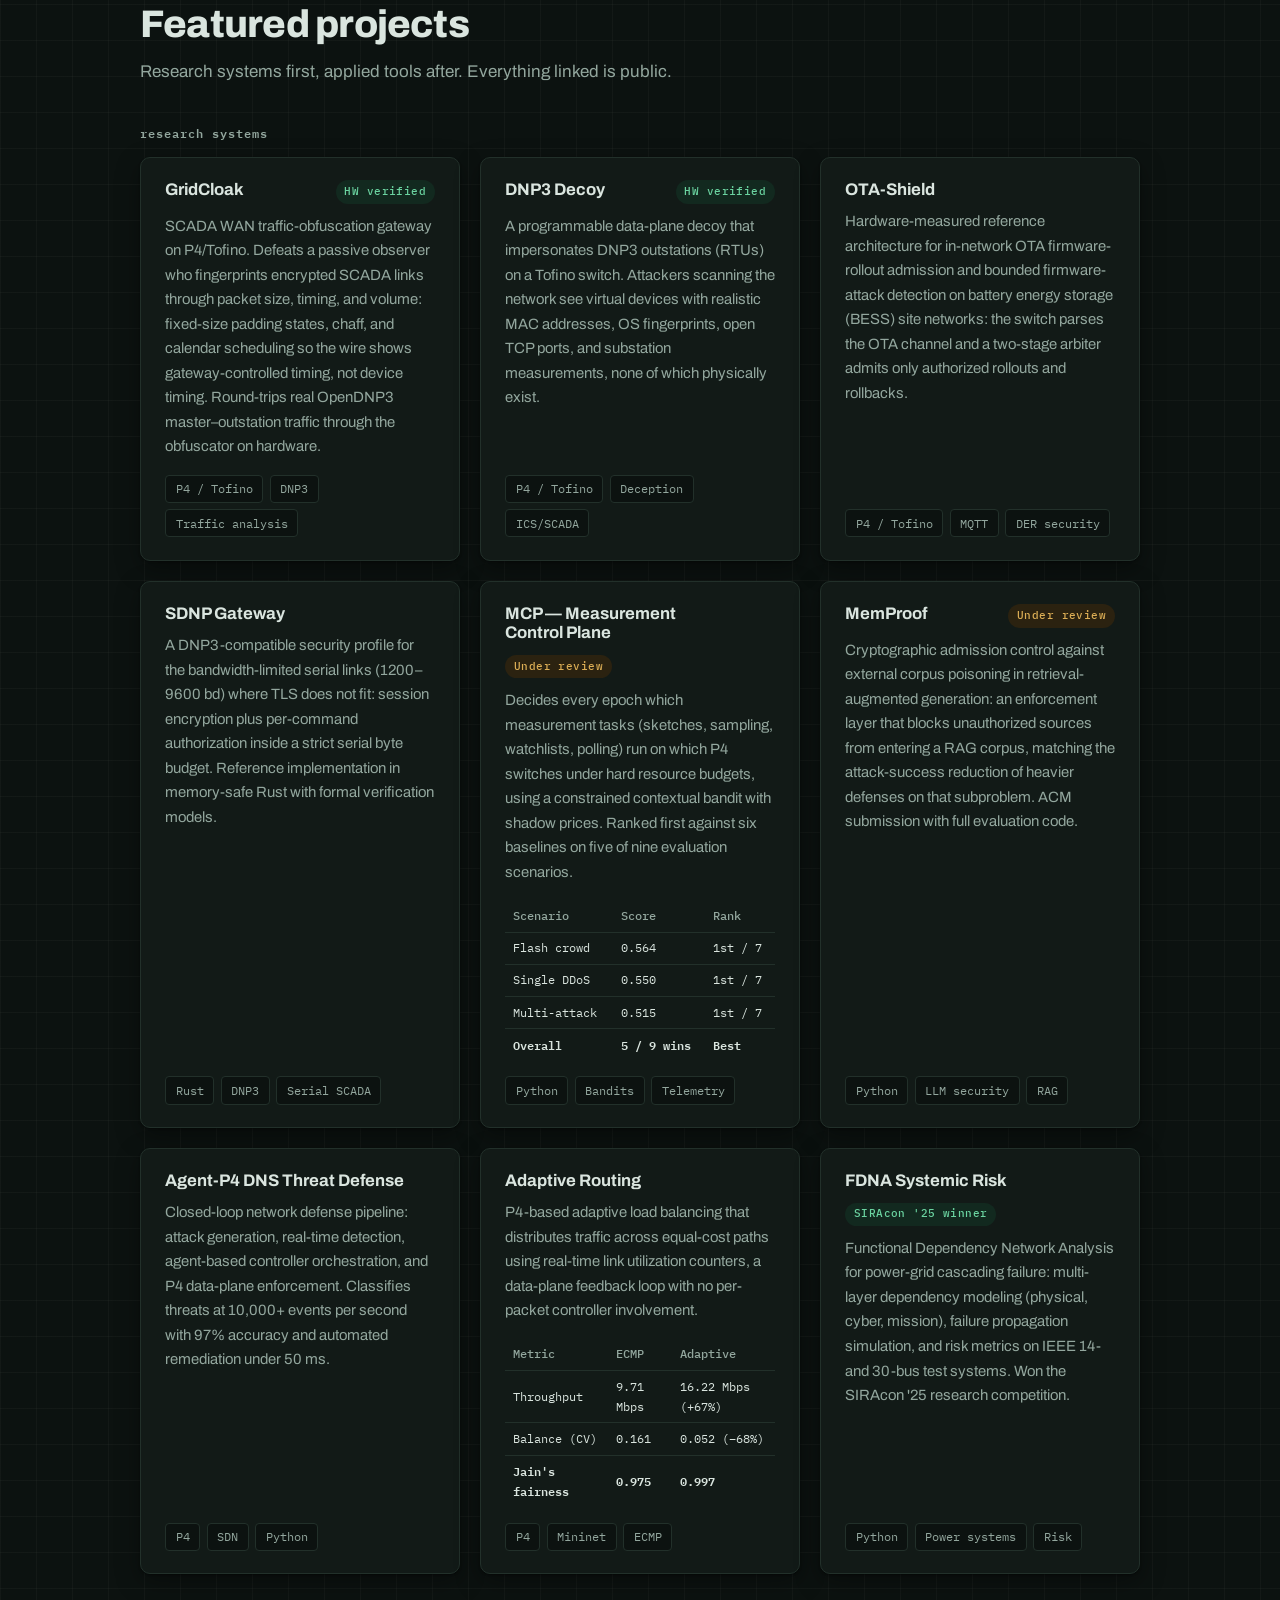
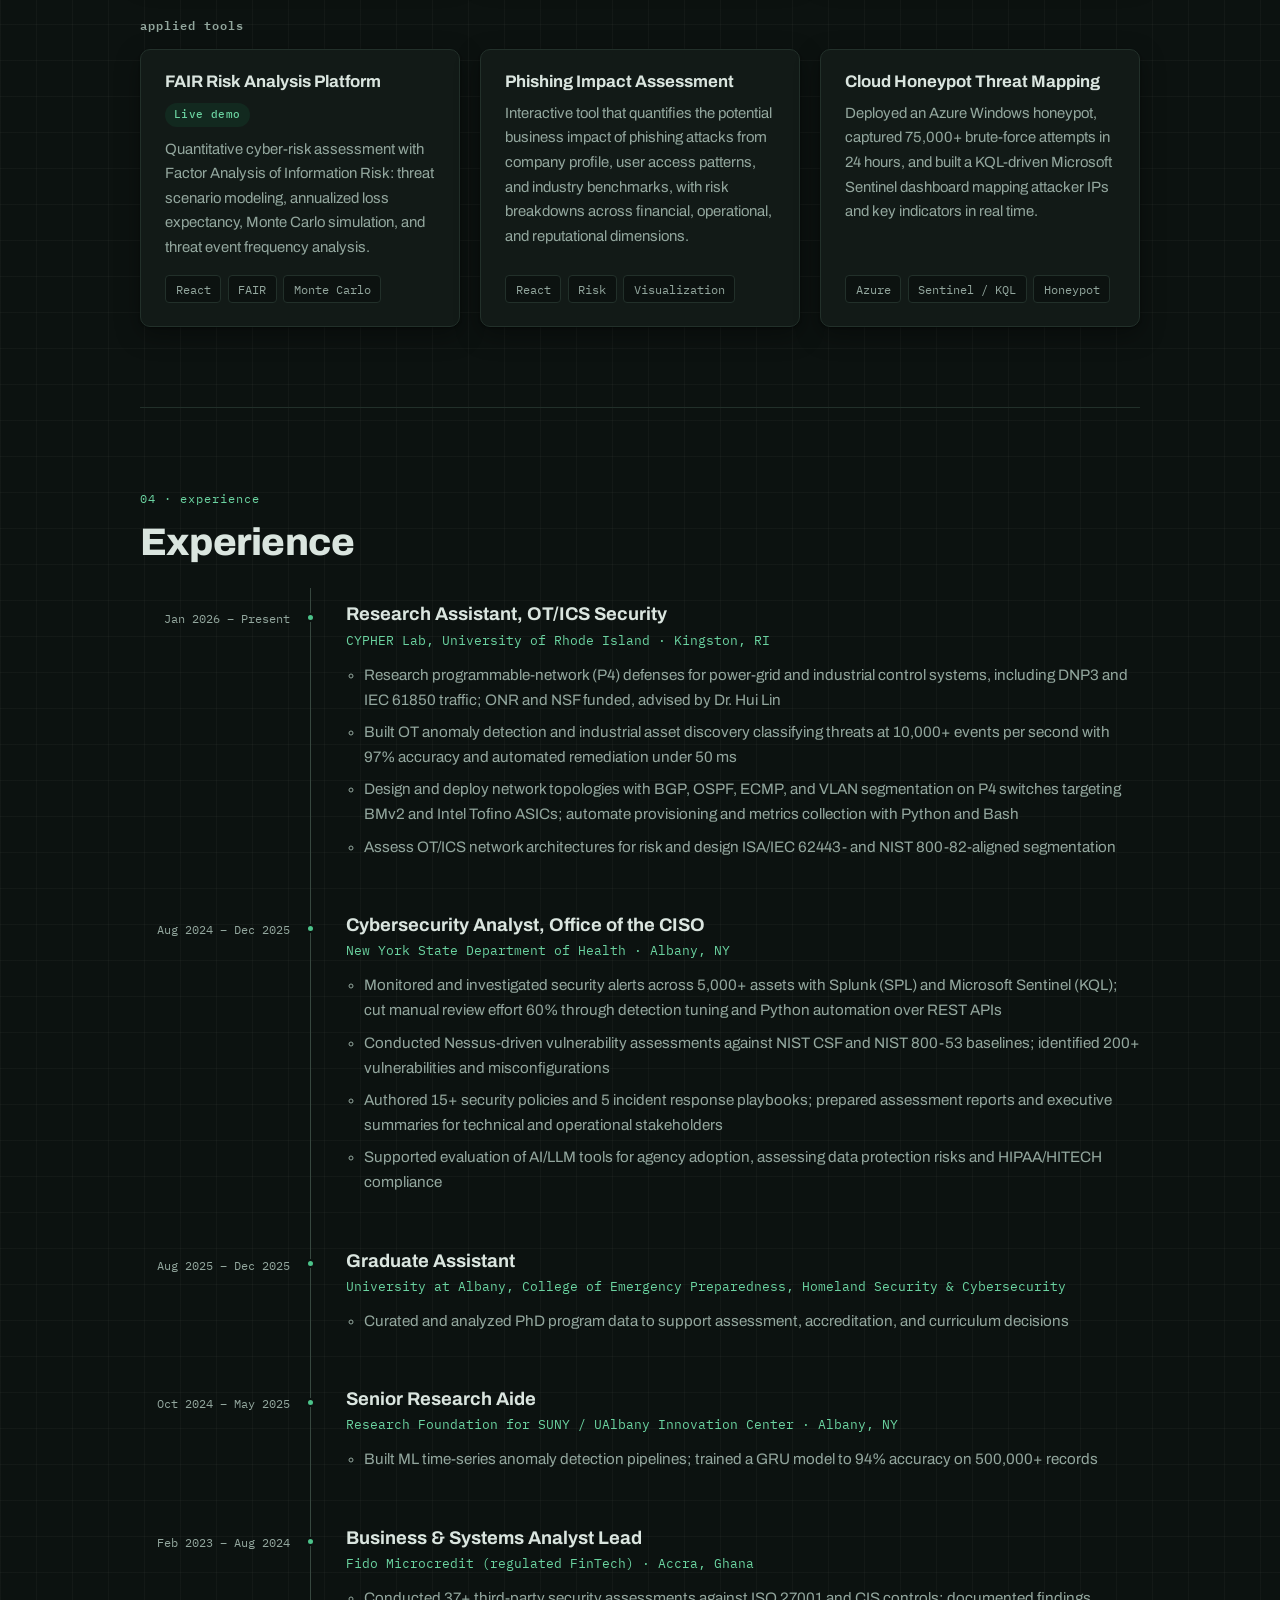
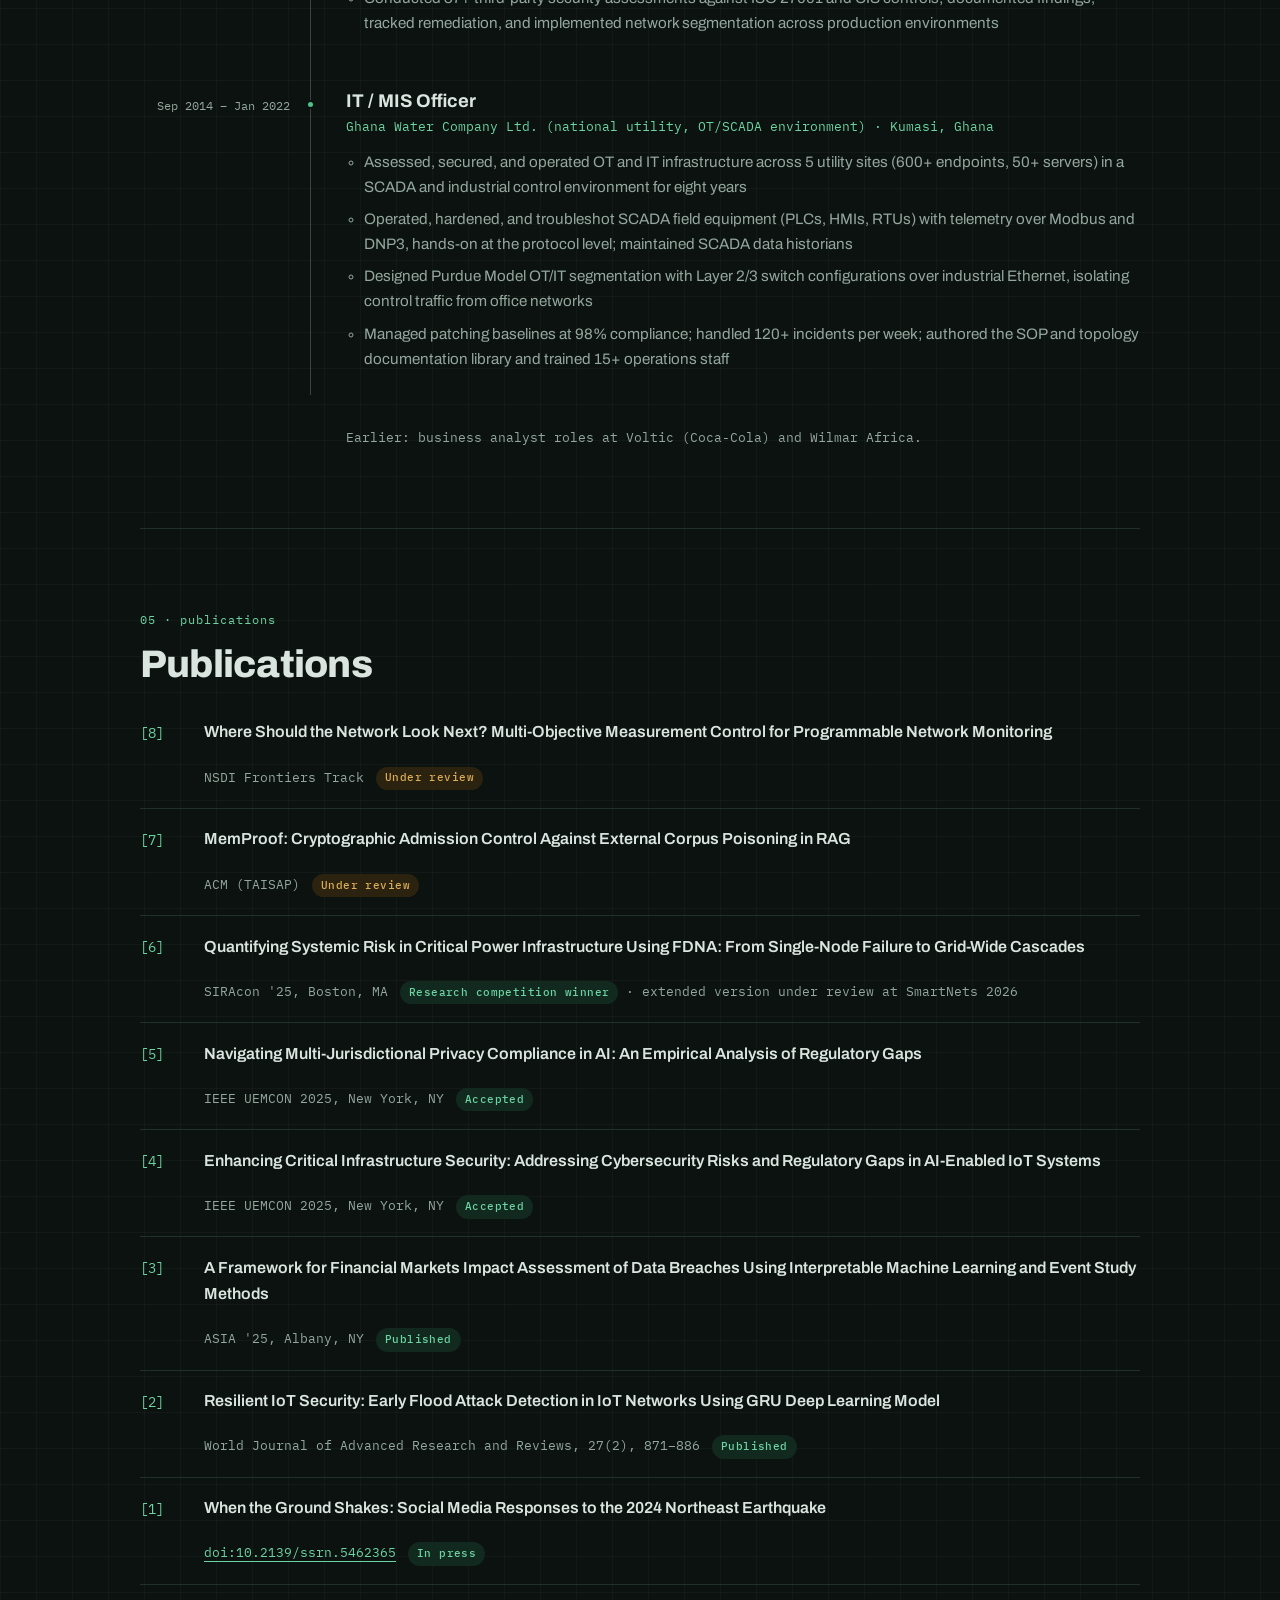
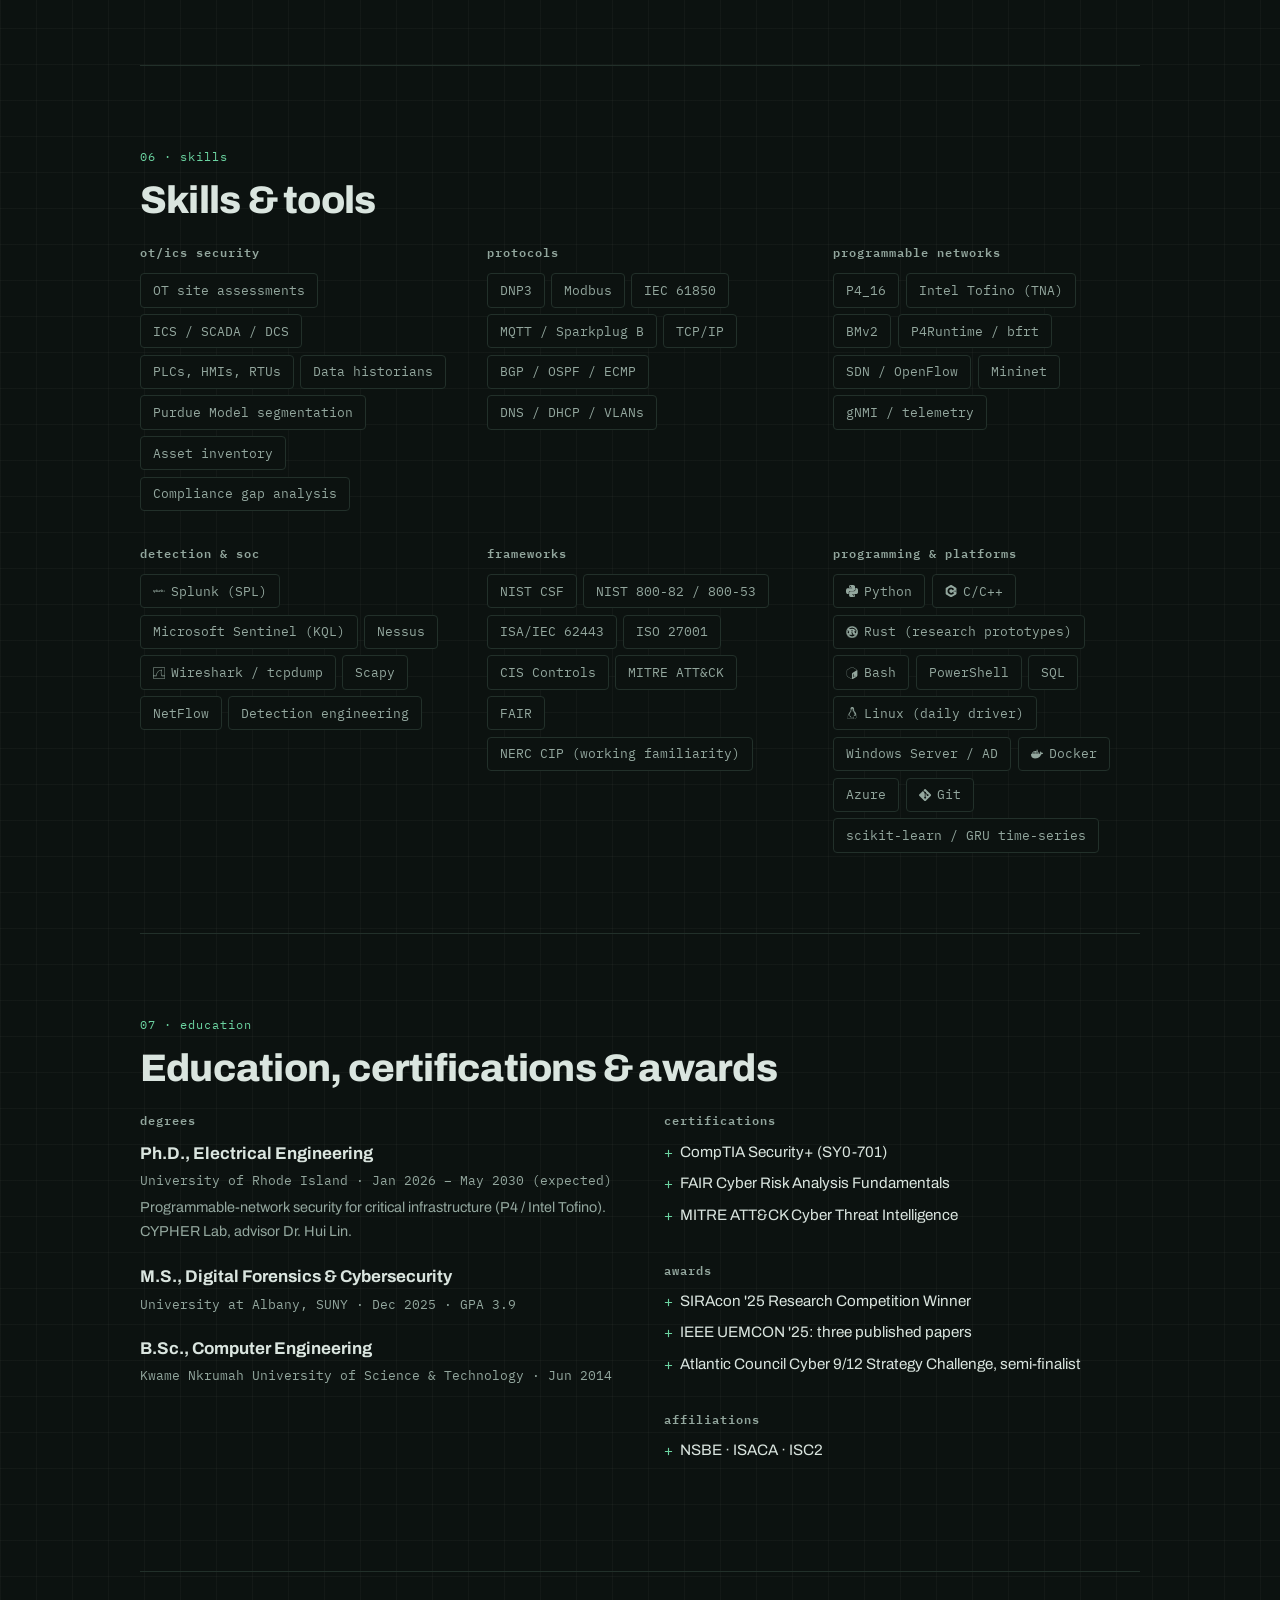
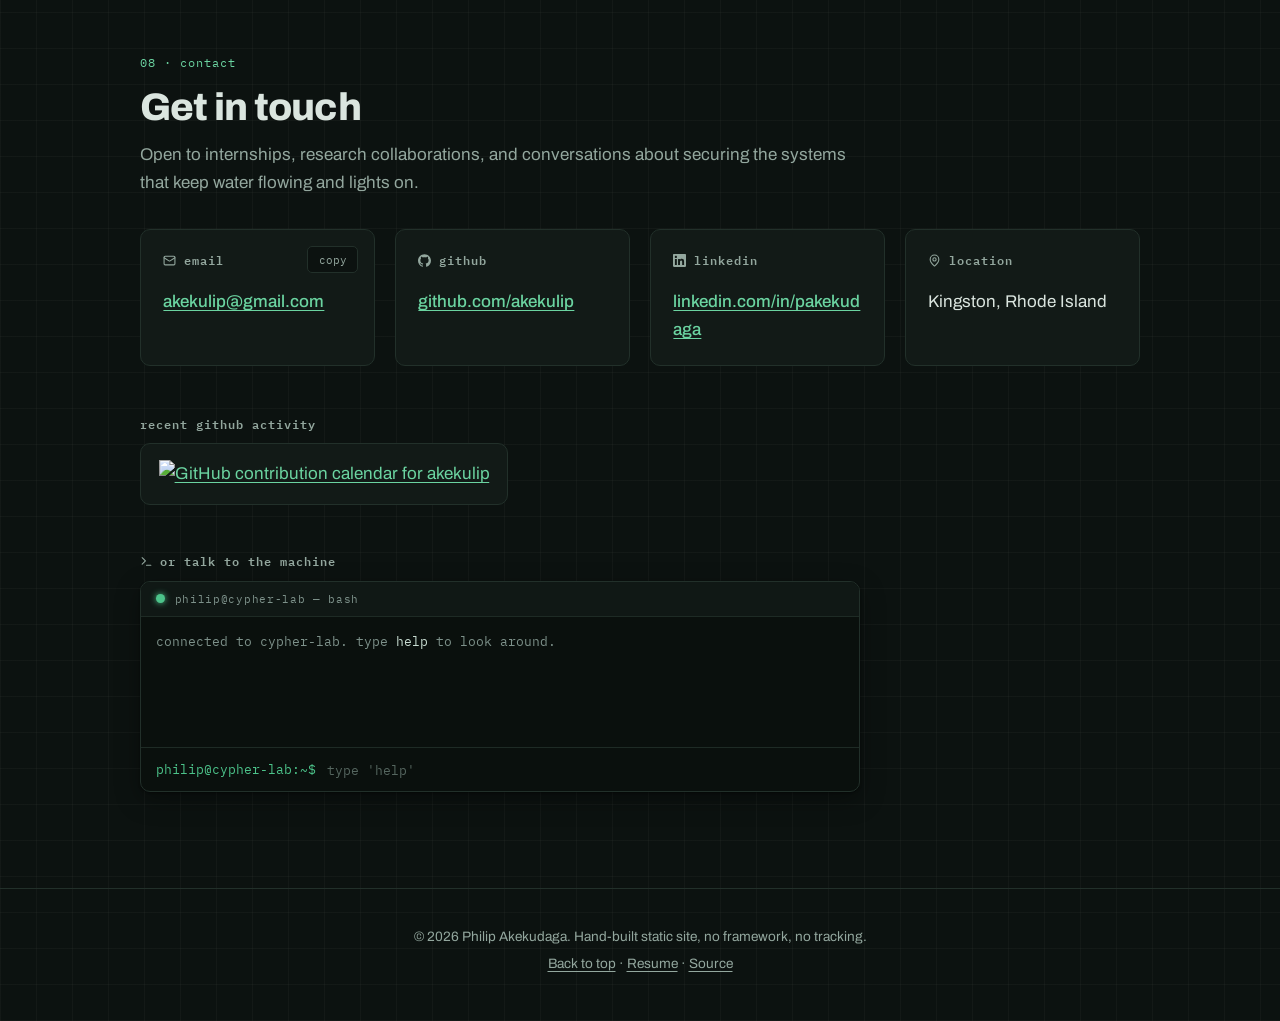
==== commit b7023952: "About-me and hero upgrades: photo, icons, obfuscation viz, terminal - Hero scene now shows both dece" ====
--- a/index.html
+++ b/index.html
@@ -152,25 +152,26 @@
 
       <div class="hero-ctas">
         <a class="btn btn-primary" href="#projects">View projects</a>
-        <a class="btn" href="resume/Philip_Akekudaga_Research_Portfolio.pdf" target="_blank" rel="noopener">Resume (PDF)</a>
-        <a class="btn" href="https://github.com/akekulip" target="_blank" rel="noopener">GitHub</a>
+        <a class="btn" href="resume/Philip_Akekudaga_Research_Portfolio.pdf" target="_blank" rel="noopener"><svg class="li-ic" viewBox="0 0 24 24" fill="none" stroke="currentColor" stroke-width="2" stroke-linecap="round" stroke-linejoin="round" aria-hidden="true"><path d="M6 22a2 2 0 0 1-2-2V4a2 2 0 0 1 2-2h8a2.4 2.4 0 0 1 1.704.706l3.588 3.588A2.4 2.4 0 0 1 20 8v12a2 2 0 0 1-2 2z" /> <path d="M14 2v5a1 1 0 0 0 1 1h5" /> <path d="M10 9H8" /> <path d="M16 13H8" /> <path d="M16 17H8" /></svg>Resume (PDF)</a>
+        <a class="btn" href="https://github.com/akekulip" target="_blank" rel="noopener"><svg class="li-ic ci-fill" viewBox="0 0 24 24" aria-hidden="true"><path d="M12 .297c-6.63 0-12 5.373-12 12 0 5.303 3.438 9.8 8.205 11.385.6.113.82-.258.82-.577 0-.285-.01-1.04-.015-2.04-3.338.724-4.042-1.61-4.042-1.61C4.422 18.07 3.633 17.7 3.633 17.7c-1.087-.744.084-.729.084-.729 1.205.084 1.838 1.236 1.838 1.236 1.07 1.835 2.809 1.305 3.495.998.108-.776.417-1.305.76-1.605-2.665-.3-5.466-1.332-5.466-5.93 0-1.31.465-2.38 1.235-3.22-.135-.303-.54-1.523.105-3.176 0 0 1.005-.322 3.3 1.23.96-.267 1.98-.399 3-.405 1.02.006 2.04.138 3 .405 2.28-1.552 3.285-1.23 3.285-1.23.645 1.653.24 2.873.12 3.176.765.84 1.23 1.91 1.23 3.22 0 4.61-2.805 5.625-5.475 5.92.42.36.81 1.096.81 2.22 0 1.606-.015 2.896-.015 3.286 0 .315.21.69.825.57C20.565 22.092 24 17.592 24 12.297c0-6.627-5.373-12-12-12"/></svg>GitHub</a>
       </div>
 
       <!-- Signature: live SCADA scene — attack caught at the switch, shunted to a decoy -->
-      <figure class="oneline" aria-label="Animated diagram: field devices send telemetry through a P4 switch to the control center; an attacker's probe is intercepted at the switch and diverted to a decoy RTU">
+      <figure class="oneline" aria-label="Animated diagram: field devices send irregular telemetry into a P4 switch, which re-emits it at uniform size and fixed cadence so a passive observer on the WAN learns nothing, while an attacker's probe is intercepted and diverted to a decoy RTU">
         <svg viewBox="0 0 900 320" role="img" aria-hidden="true" preserveAspectRatio="xMidYMid meet">
           <defs>
-            <path id="tele-a" d="M 82,70 L 390,138 L 510,150 L 816,150"/>
-            <path id="tele-b" d="M 82,150 L 390,150 L 510,150 L 816,150"/>
-            <path id="tele-c" d="M 82,230 L 390,162 L 510,150 L 816,150"/>
+            <path id="tele-a" d="M 82,70 L 396,140"/>
+            <path id="tele-b" d="M 82,150 L 396,150"/>
+            <path id="tele-c" d="M 82,230 L 396,160"/>
+            <path id="tele-u" d="M 512,150 L 812,150"/>
             <path id="atk-path" d="M 880,36 L 560,118 L 512,138 L 452,258"/>
           </defs>
 
           <!-- wires -->
-          <line class="ol-wire" x1="82" y1="70"  x2="390" y2="138"/>
-          <line class="ol-wire" x1="82" y1="150" x2="390" y2="150"/>
-          <line class="ol-wire" x1="82" y1="230" x2="390" y2="162"/>
-          <line class="ol-wire" x1="510" y1="150" x2="816" y2="150"/>
+          <line class="ol-wire" pathLength="1" x1="82" y1="70"  x2="390" y2="138"/>
+          <line class="ol-wire" pathLength="1" x1="82" y1="150" x2="390" y2="150"/>
+          <line class="ol-wire" pathLength="1" x1="82" y1="230" x2="390" y2="162"/>
+          <line class="ol-wire" pathLength="1" x1="510" y1="150" x2="816" y2="150"/>
           <line class="ol-wire ol-wire-dashed" x1="450" y1="184" x2="450" y2="244"/>
 
           <!-- field nodes -->
@@ -193,6 +194,16 @@
             <animate attributeName="opacity" values="0;0;0.85;0;0" keyTimes="0;0.56;0.60;0.68;1" dur="9s" repeatCount="indefinite"/>
             <animate attributeName="r" values="24;24;52;60;60" keyTimes="0;0.56;0.62;0.7;1" dur="9s" repeatCount="indefinite"/>
           </circle>
+
+          <!-- obfuscation label on the WAN segment -->
+          <text class="ol-sub" x="662" y="134" text-anchor="middle">uniform size &middot; fixed cadence</text>
+
+          <!-- passive observer tapping the WAN link -->
+          <line class="ol-wire ol-wire-dashed ol-observer-line" x1="662" y1="158" x2="662" y2="196"/>
+          <circle class="ol-observer" cx="662" cy="206" r="8"/>
+          <circle class="ol-observer-pupil" cx="662" cy="206" r="2.5"/>
+          <text class="ol-observer-label" x="662" y="232" text-anchor="middle">passive observer</text>
+          <text class="ol-sub" x="662" y="246" text-anchor="middle">sees gateway timing, not device timing</text>
 
           <!-- control center -->
           <rect class="ol-node-sq" x="808" y="142" width="16" height="16"/>
@@ -211,15 +222,25 @@
             <animate attributeName="opacity" values="0;0;1;1;0" keyTimes="0;0.72;0.75;0.92;1" dur="9s" repeatCount="indefinite"/>
           </text>
 
-          <!-- telemetry packets -->
-          <circle class="ol-pkt ol-anim" r="4">
-            <animateMotion dur="4s" repeatCount="indefinite"><mpath href="#tele-a"/></animateMotion>
+          <!-- device-timed telemetry in: mixed sizes, irregular cadence -->
+          <circle class="ol-pkt ol-anim" r="3">
+            <animateMotion dur="3.3s" repeatCount="indefinite"><mpath href="#tele-a"/></animateMotion>
+          </circle>
+          <circle class="ol-pkt ol-anim" r="5.5">
+            <animateMotion dur="4.9s" begin="0.9s" repeatCount="indefinite"><mpath href="#tele-b"/></animateMotion>
           </circle>
           <circle class="ol-pkt ol-anim" r="4">
-            <animateMotion dur="5s" begin="1.4s" repeatCount="indefinite"><mpath href="#tele-b"/></animateMotion>
+            <animateMotion dur="4.1s" begin="2.2s" repeatCount="indefinite"><mpath href="#tele-c"/></animateMotion>
+          </circle>
+          <!-- obfuscated telemetry out: uniform size, fixed cadence (GridCloak) -->
+          <circle class="ol-pkt ol-anim" r="4">
+            <animateMotion dur="3s" repeatCount="indefinite"><mpath href="#tele-u"/></animateMotion>
           </circle>
           <circle class="ol-pkt ol-anim" r="4">
-            <animateMotion dur="4.6s" begin="2.6s" repeatCount="indefinite"><mpath href="#tele-c"/></animateMotion>
+            <animateMotion dur="3s" begin="1s" repeatCount="indefinite"><mpath href="#tele-u"/></animateMotion>
+          </circle>
+          <circle class="ol-pkt ol-anim" r="4">
+            <animateMotion dur="3s" begin="2s" repeatCount="indefinite"><mpath href="#tele-u"/></animateMotion>
           </circle>
 
           <!-- attacker probe: rides in from the WAN, gets shunted to the decoy -->
@@ -234,7 +255,7 @@
             <animate attributeName="opacity" values="0;0;1;1;0;0" keyTimes="0;0.27;0.31;0.5;0.58;1" dur="9s" repeatCount="indefinite"/>
           </text>
         </svg>
-        <figcaption class="mono-caption">Every 9 seconds: telemetry flows, a probe comes in, the switch catches it and feeds it a decoy. That's the research.</figcaption>
+        <figcaption class="mono-caption">Two ways to mislead, on one switch: traffic leaves obfuscated (uniform size, fixed cadence) and intruders get fed a decoy. That's the research.</figcaption>
       </figure>
 
       <ul class="stats" aria-label="Key numbers">
@@ -279,7 +300,15 @@
             a production network, it's not done.
           </p>
         </div>
-        <aside class="facts-card" aria-label="At a glance">
+        <aside class="about-aside" aria-label="About Philip, at a glance">
+          <figure class="portrait">
+            <img src="assets/philip-480.jpg"
+                 srcset="assets/philip-320.jpg 320w, assets/philip-480.jpg 480w, assets/philip-640.jpg 640w"
+                 sizes="(max-width: 900px) min(88vw, 420px), 320px"
+                 width="480" height="552" alt="Philip Akekudaga" loading="lazy" decoding="async">
+            <figcaption class="portrait-cap">philip.jpg &middot; kingston, ri</figcaption>
+          </figure>
+          <div class="facts-card">
           <h3 class="mono-h">at a glance</h3>
           <dl>
             <dt>Advisor</dt><dd>Dr. Hui Lin, CYPHER Lab</dd>
@@ -288,6 +317,7 @@
             <dt>Hardware</dt><dd>Intel Tofino 1 (TNA), BMv2</dd>
             <dt>Status</dt><dd>Open to internships &amp; collaborations (F-1, CPT authorized)</dd>
           </dl>
+          </div>
         </aside>
       </div>
     </section>
@@ -682,8 +712,8 @@
         <div class="skill-group">
           <h3 class="mono-h">detection &amp; soc</h3>
           <ul class="tags tags-lg">
-            <li>Splunk (SPL)</li><li>Microsoft Sentinel (KQL)</li><li>Nessus</li>
-            <li>Wireshark / tcpdump</li><li>Scapy</li><li>NetFlow</li><li>Detection engineering</li>
+            <li><svg class="ci" viewBox="0 0 24 24" aria-hidden="true"><path d="M23.348 11.911l-2.241-1.091v-.65L24 11.621v.593l-2.893 1.438v-.636zm-5.397 1.841h-.961v-5.31h.961v3.116h.102l1.28-1.481.723.31-1.23 1.316 1.453 1.809-.888.311-1.44-1.996zm-2.577-.002v-2.068a2.685 2.685 0 0 0-.026-.42.791.791 0 0 0-.09-.26c-.113-.202-.308-.304-.59-.304a.888.888 0 0 0-.461.113.673.673 0 0 0-.286.33 1.012 1.012 0 0 0-.07.263c-.012.13-.019.262-.017.395v1.95h-.961v-3.614h.961l.002.485c.185-.2.373-.348.566-.437.192-.089.418-.134.673-.134.286 0 .527.058.721.177a1.016 1.016 0 0 1 .475.665 1.972 1.972 0 0 1 .054.448c.002.1.004.22.004.358v2.053zm-4.115.002l-.002-.485a1.783 1.783 0 0 1-.565.437 1.597 1.597 0 0 1-.674.135c-.285 0-.524-.057-.72-.17a.972.972 0 0 1-.425-.504.75.75 0 0 1-.054-.167 1.918 1.918 0 0 1-.033-.199 2.033 2.033 0 0 1-.017-.258 15.516 15.516 0 0 1-.005-.355V10.13h.956v2.07c-.003.141.006.282.026.42.015.092.045.18.09.26.113.204.308.306.59.306.36 0 .606-.15.74-.449.035-.082.06-.168.074-.257.017-.134.024-.269.022-.403v-1.95h.955v3.624zM7.184 8.44h.955v5.31h-.955zM5.759 11.9c0-.396-.08-.708-.24-.937a.759.759 0 0 0-.657-.345.804.804 0 0 0-.693.366c-.171.245-.256.574-.253.99 0 .405.084.723.25.957a.796.796 0 0 0 .69.347.685.685 0 0 0 .433-.135.985.985 0 0 0 .277-.34c.071-.14.121-.292.147-.448.03-.151.043-.3.046-.455m1.01-.036c.003.266-.04.532-.129.786-.082.23-.204.441-.364.626-.31.361-.764.567-1.24.563a1.67 1.67 0 0 1-.313-.028 1.041 1.041 0 0 1-.275-.098 1.33 1.33 0 0 1-.257-.178 2.379 2.379 0 0 1-.265-.268v2.293h-.929v-5.425h.93l.004.529c.169-.212.353-.368.55-.468.197-.1.426-.15.688-.147a1.509 1.509 0 0 1 1.156.507c.148.166.259.361.33.571.08.236.12.485.115.737m-4.21.89a.946.946 0 0 1-.102.441 1.007 1.007 0 0 1-.282.345c-.13.1-.275.173-.43.22a1.8 1.8 0 0 1-.546.08 1.985 1.985 0 0 1-.637-.097 1.964 1.964 0 0 1-.563-.32l.312-.505c.15.126.284.217.405.275.115.057.24.087.368.087a.557.557 0 0 0 .373-.12.396.396 0 0 0 .14-.322.475.475 0 0 0-.12-.318 1.306 1.306 0 0 0-.187-.173 9.231 9.231 0 0 0-.308-.232 6.787 6.787 0 0 1-.281-.21 2.11 2.11 0 0 1-.252-.232 1.039 1.039 0 0 1-.18-.275.826.826 0 0 1-.069-.347.893.893 0 0 1 .094-.409.935.935 0 0 1 .255-.314 1.22 1.22 0 0 1 .39-.203c.16-.05.327-.074.494-.072.184 0 .368.026.545.076.174.05.338.123.488.219l-.282.454a1.05 1.05 0 0 0-.608-.201.504.504 0 0 0-.323.102.307.307 0 0 0-.126.253c0 .098.041.193.113.26.074.078.203.186.385.325.185.136.336.253.457.355.104.085.202.182.286.286.065.08.115.173.145.273a.808.808 0 0 1 .046.299Z"/></svg>Splunk (SPL)</li><li>Microsoft Sentinel (KQL)</li><li>Nessus</li>
+            <li><svg class="ci" viewBox="0 0 24 24" aria-hidden="true"><path d="m2.95 0c-1.62 0-2.95 1.32-2.95 2.95v18.1c0 1.63 1.32 2.95 2.95 2.95h18.1c1.62 0 2.95-1.32 2.95-2.95v-18.1c-.00024-1.63-1.32-2.95-2.95-2.95zm0 1.09h18.1c1.04 0 1.85.818 1.85 1.86v14h-5.27c-.335-.796-2.57-6.47.283-10.9a.516.517 0 0 0-.443-.794c-5.24.0827-8.2 3.19-9.74 6.21-1.35 2.64-1.63 4.91-1.69 5.53h-4.95v-14c0-1.04.817-1.86 1.85-1.86zm13.6 5.24c-2.62 5.24.248 11.4.248 11.4a.516.517 0 0 0 .469.301h5.62v3.05c0 1.04-.817 1.86-1.85 1.86h-18.1c-1.04 0-1.85-.818-1.85-1.86v-3.05h5.39a.516.517 0 0 0 .514-.477s.226-2.8 1.66-5.62c1.34-2.62 3.67-5.17 7.91-5.57z"/></svg>Wireshark / tcpdump</li><li>Scapy</li><li>NetFlow</li><li>Detection engineering</li>
           </ul>
         </div>
         <div class="skill-group">
@@ -697,9 +727,9 @@
         <div class="skill-group">
           <h3 class="mono-h">programming &amp; platforms</h3>
           <ul class="tags tags-lg">
-            <li>Python</li><li>C/C++</li><li>Rust (research prototypes)</li><li>Bash</li>
-            <li>PowerShell</li><li>SQL</li><li>Linux (daily driver)</li><li>Windows Server / AD</li>
-            <li>Docker</li><li>Azure</li><li>Git</li><li>scikit-learn / GRU time-series</li>
+            <li><svg class="ci" viewBox="0 0 24 24" aria-hidden="true"><path d="M14.25.18l.9.2.73.26.59.3.45.32.34.34.25.34.16.33.1.3.04.26.02.2-.01.13V8.5l-.05.63-.13.55-.21.46-.26.38-.3.31-.33.25-.35.19-.35.14-.33.1-.3.07-.26.04-.21.02H8.77l-.69.05-.59.14-.5.22-.41.27-.33.32-.27.35-.2.36-.15.37-.1.35-.07.32-.04.27-.02.21v3.06H3.17l-.21-.03-.28-.07-.32-.12-.35-.18-.36-.26-.36-.36-.35-.46-.32-.59-.28-.73-.21-.88-.14-1.05-.05-1.23.06-1.22.16-1.04.24-.87.32-.71.36-.57.4-.44.42-.33.42-.24.4-.16.36-.1.32-.05.24-.01h.16l.06.01h8.16v-.83H6.18l-.01-2.75-.02-.37.05-.34.11-.31.17-.28.25-.26.31-.23.38-.2.44-.18.51-.15.58-.12.64-.1.71-.06.77-.04.84-.02 1.27.05zm-6.3 1.98l-.23.33-.08.41.08.41.23.34.33.22.41.09.41-.09.33-.22.23-.34.08-.41-.08-.41-.23-.33-.33-.22-.41-.09-.41.09zm13.09 3.95l.28.06.32.12.35.18.36.27.36.35.35.47.32.59.28.73.21.88.14 1.04.05 1.23-.06 1.23-.16 1.04-.24.86-.32.71-.36.57-.4.45-.42.33-.42.24-.4.16-.36.09-.32.05-.24.02-.16-.01h-8.22v.82h5.84l.01 2.76.02.36-.05.34-.11.31-.17.29-.25.25-.31.24-.38.2-.44.17-.51.15-.58.13-.64.09-.71.07-.77.04-.84.01-1.27-.04-1.07-.14-.9-.2-.73-.25-.59-.3-.45-.33-.34-.34-.25-.34-.16-.33-.1-.3-.04-.25-.02-.2.01-.13v-5.34l.05-.64.13-.54.21-.46.26-.38.3-.32.33-.24.35-.2.35-.14.33-.1.3-.06.26-.04.21-.02.13-.01h5.84l.69-.05.59-.14.5-.21.41-.28.33-.32.27-.35.2-.36.15-.36.1-.35.07-.32.04-.28.02-.21V6.07h2.09l.14.01zm-6.47 14.25l-.23.33-.08.41.08.41.23.33.33.23.41.08.41-.08.33-.23.23-.33.08-.41-.08-.41-.23-.33-.33-.23-.41-.08-.41.08z"/></svg>Python</li><li><svg class="ci" viewBox="0 0 24 24" aria-hidden="true"><path d="M22.394 6c-.167-.29-.398-.543-.652-.69L12.926.22c-.509-.294-1.34-.294-1.848 0L2.26 5.31c-.508.293-.923 1.013-.923 1.6v10.18c0 .294.104.62.271.91.167.29.398.543.652.69l8.816 5.09c.508.293 1.34.293 1.848 0l8.816-5.09c.254-.147.485-.4.652-.69.167-.29.27-.616.27-.91V6.91c.003-.294-.1-.62-.268-.91zM12 19.11c-3.92 0-7.109-3.19-7.109-7.11 0-3.92 3.19-7.11 7.11-7.11a7.133 7.133 0 016.156 3.553l-3.076 1.78a3.567 3.567 0 00-3.08-1.78A3.56 3.56 0 008.444 12 3.56 3.56 0 0012 15.555a3.57 3.57 0 003.08-1.778l3.078 1.78A7.135 7.135 0 0112 19.11zm7.11-6.715h-.79v.79h-.79v-.79h-.79v-.79h.79v-.79h.79v.79h.79zm2.962 0h-.79v.79h-.79v-.79h-.79v-.79h.79v-.79h.79v.79h.79z"/></svg>C/C++</li><li><svg class="ci" viewBox="0 0 24 24" aria-hidden="true"><path d="M23.8346 11.7033l-1.0073-.6236a13.7268 13.7268 0 00-.0283-.2936l.8656-.8069a.3483.3483 0 00-.1154-.578l-1.1066-.414a8.4958 8.4958 0 00-.087-.2856l.6904-.9587a.3462.3462 0 00-.2257-.5446l-1.1663-.1894a9.3574 9.3574 0 00-.1407-.2622l.49-1.0761a.3437.3437 0 00-.0274-.3361.3486.3486 0 00-.3006-.154l-1.1845.0416a6.7444 6.7444 0 00-.1873-.2268l.2723-1.153a.3472.3472 0 00-.417-.4172l-1.1532.2724a14.0183 14.0183 0 00-.2278-.1873l.0415-1.1845a.3442.3442 0 00-.49-.328l-1.076.491c-.0872-.0476-.1742-.0952-.2623-.1407l-.1903-1.1673A.3483.3483 0 0016.256.955l-.9597.6905a8.4867 8.4867 0 00-.2855-.086l-.414-1.1066a.3483.3483 0 00-.5781-.1154l-.8069.8666a9.2936 9.2936 0 00-.2936-.0284L12.2946.1683a.3462.3462 0 00-.5892 0l-.6236 1.0073a13.7383 13.7383 0 00-.2936.0284L9.9803.3374a.3462.3462 0 00-.578.1154l-.4141 1.1065c-.0962.0274-.1903.0567-.2855.086L7.744.955a.3483.3483 0 00-.5447.2258L7.009 2.348a9.3574 9.3574 0 00-.2622.1407l-1.0762-.491a.3462.3462 0 00-.49.328l.0416 1.1845a7.9826 7.9826 0 00-.2278.1873L3.8413 3.425a.3472.3472 0 00-.4171.4171l.2713 1.1531c-.0628.075-.1255.1509-.1863.2268l-1.1845-.0415a.3462.3462 0 00-.328.49l.491 1.0761a9.167 9.167 0 00-.1407.2622l-1.1662.1894a.3483.3483 0 00-.2258.5446l.6904.9587a13.303 13.303 0 00-.087.2855l-1.1065.414a.3483.3483 0 00-.1155.5781l.8656.807a9.2936 9.2936 0 00-.0283.2935l-1.0073.6236a.3442.3442 0 000 .5892l1.0073.6236c.008.0982.0182.1964.0283.2936l-.8656.8079a.3462.3462 0 00.1155.578l1.1065.4141c.0273.0962.0567.1914.087.2855l-.6904.9587a.3452.3452 0 00.2268.5447l1.1662.1893c.0456.088.0922.1751.1408.2622l-.491 1.0762a.3462.3462 0 00.328.49l1.1834-.0415c.0618.0769.1235.1528.1873.2277l-.2713 1.1541a.3462.3462 0 00.4171.4161l1.153-.2713c.075.0638.151.1255.2279.1863l-.0415 1.1845a.3442.3442 0 00.49.327l1.0761-.49c.087.0486.1741.0951.2622.1407l.1903 1.1662a.3483.3483 0 00.5447.2268l.9587-.6904a9.299 9.299 0 00.2855.087l.414 1.1066a.3452.3452 0 00.5781.1154l.8079-.8656c.0972.0111.1954.0203.2936.0294l.6236 1.0073a.3472.3472 0 00.5892 0l.6236-1.0073c.0982-.0091.1964-.0183.2936-.0294l.8069.8656a.3483.3483 0 00.578-.1154l.4141-1.1066a8.4626 8.4626 0 00.2855-.087l.9587.6904a.3452.3452 0 00.5447-.2268l.1903-1.1662c.088-.0456.1751-.0931.2622-.1407l1.0762.49a.3472.3472 0 00.49-.327l-.0415-1.1845a6.7267 6.7267 0 00.2267-.1863l1.1531.2713a.3472.3472 0 00.4171-.416l-.2713-1.1542c.0628-.0749.1255-.1508.1863-.2278l1.1845.0415a.3442.3442 0 00.328-.49l-.49-1.076c.0475-.0872.0951-.1742.1407-.2623l1.1662-.1893a.3483.3483 0 00.2258-.5447l-.6904-.9587.087-.2855 1.1066-.414a.3462.3462 0 00.1154-.5781l-.8656-.8079c.0101-.0972.0202-.1954.0283-.2936l1.0073-.6236a.3442.3442 0 000-.5892zm-6.7413 8.3551a.7138.7138 0 01.2986-1.396.714.714 0 11-.2997 1.396zm-.3422-2.3142a.649.649 0 00-.7715.5l-.3573 1.6685c-1.1035.501-2.3285.7795-3.6193.7795a8.7368 8.7368 0 01-3.6951-.814l-.3574-1.6684a.648.648 0 00-.7714-.499l-1.473.3158a8.7216 8.7216 0 01-.7613-.898h7.1676c.081 0 .1356-.0141.1356-.088v-2.536c0-.074-.0536-.0881-.1356-.0881h-2.0966v-1.6077h2.2677c.2065 0 1.1065.0587 1.394 1.2088.0901.3533.2875 1.5044.4232 1.8729.1346.413.6833 1.2381 1.2685 1.2381h3.5716a.7492.7492 0 00.1296-.0131 8.7874 8.7874 0 01-.8119.9526zM6.8369 20.024a.714.714 0 11-.2997-1.396.714.714 0 01.2997 1.396zM4.1177 8.9972a.7137.7137 0 11-1.304.5791.7137.7137 0 011.304-.579zm-.8352 1.9813l1.5347-.6824a.65.65 0 00.33-.8585l-.3158-.7147h1.2432v5.6025H3.5669a8.7753 8.7753 0 01-.2834-3.348zm6.7343-.5437V8.7836h2.9601c.153 0 1.0792.1772 1.0792.8697 0 .575-.7107.7815-1.2948.7815zm10.7574 1.4862c0 .2187-.008.4363-.0243.651h-.9c-.09 0-.1265.0586-.1265.1477v.413c0 .973-.5487 1.1846-1.0296 1.2382-.4576.0517-.9648-.1913-1.0275-.4717-.2704-1.5186-.7198-1.8436-1.4305-2.4034.8817-.5599 1.799-1.386 1.799-2.4915 0-1.1936-.819-1.9458-1.3769-2.3153-.7825-.5163-1.6491-.6195-1.883-.6195H5.4682a8.7651 8.7651 0 014.907-2.7699l1.0974 1.151a.648.648 0 00.9182.0213l1.227-1.1743a8.7753 8.7753 0 016.0044 4.2762l-.8403 1.8982a.652.652 0 00.33.8585l1.6178.7188c.0283.2875.0425.577.0425.8717zm-9.3006-9.5993a.7128.7128 0 11.984 1.0316.7137.7137 0 01-.984-1.0316zm8.3389 6.71a.7107.7107 0 01.9395-.3625.7137.7137 0 11-.9405.3635z"/></svg>Rust (research prototypes)</li><li><svg class="ci" viewBox="0 0 24 24" aria-hidden="true"><path d="M21.038,4.9l-7.577-4.498C13.009,0.134,12.505,0,12,0c-0.505,0-1.009,0.134-1.462,0.403L2.961,4.9 C2.057,5.437,1.5,6.429,1.5,7.503v8.995c0,1.073,0.557,2.066,1.462,2.603l7.577,4.497C10.991,23.866,11.495,24,12,24 c0.505,0,1.009-0.134,1.461-0.402l7.577-4.497c0.904-0.537,1.462-1.529,1.462-2.603V7.503C22.5,6.429,21.943,5.437,21.038,4.9z M15.17,18.946l0.013,0.646c0.001,0.078-0.05,0.167-0.111,0.198l-0.383,0.22c-0.061,0.031-0.111-0.007-0.112-0.085L14.57,19.29 c-0.328,0.136-0.66,0.169-0.872,0.084c-0.04-0.016-0.057-0.075-0.041-0.142l0.139-0.584c0.011-0.046,0.036-0.092,0.069-0.121 c0.012-0.011,0.024-0.02,0.036-0.026c0.022-0.011,0.043-0.014,0.062-0.006c0.229,0.077,0.521,0.041,0.802-0.101 c0.357-0.181,0.596-0.545,0.592-0.907c-0.003-0.328-0.181-0.465-0.613-0.468c-0.55,0.001-1.064-0.107-1.072-0.917 c-0.007-0.667,0.34-1.361,0.889-1.8l-0.007-0.652c-0.001-0.08,0.048-0.168,0.111-0.2l0.37-0.236 c0.061-0.031,0.111,0.007,0.112,0.087l0.006,0.653c0.273-0.109,0.511-0.138,0.726-0.088c0.047,0.012,0.067,0.076,0.048,0.151 l-0.144,0.578c-0.011,0.044-0.036,0.088-0.065,0.116c-0.012,0.012-0.025,0.021-0.038,0.028c-0.019,0.01-0.038,0.013-0.057,0.009 c-0.098-0.022-0.332-0.073-0.699,0.113c-0.385,0.195-0.52,0.53-0.517,0.778c0.003,0.297,0.155,0.387,0.681,0.396 c0.7,0.012,1.003,0.318,1.01,1.023C16.105,17.747,15.736,18.491,15.17,18.946z M19.143,17.859c0,0.06-0.008,0.116-0.058,0.145 l-1.916,1.164c-0.05,0.029-0.09,0.004-0.09-0.056v-0.494c0-0.06,0.037-0.093,0.087-0.122l1.887-1.129 c0.05-0.029,0.09-0.004,0.09,0.056V17.859z M20.459,6.797l-7.168,4.427c-0.894,0.523-1.553,1.109-1.553,2.187v8.833 c0,0.645,0.26,1.063,0.66,1.184c-0.131,0.023-0.264,0.039-0.398,0.039c-0.42,0-0.833-0.114-1.197-0.33L3.226,18.64 c-0.741-0.44-1.201-1.261-1.201-2.142V7.503c0-0.881,0.46-1.702,1.201-2.142l7.577-4.498c0.363-0.216,0.777-0.33,1.197-0.33 c0.419,0,0.833,0.114,1.197,0.33l7.577,4.498c0.624,0.371,1.046,1.013,1.164,1.732C21.686,6.557,21.12,6.411,20.459,6.797z"/></svg>Bash</li>
+            <li>PowerShell</li><li>SQL</li><li><svg class="ci" viewBox="0 0 24 24" aria-hidden="true"><path d="M12.504 0c-.155 0-.315.008-.48.021-4.226.333-3.105 4.807-3.17 6.298-.076 1.092-.3 1.953-1.05 3.02-.885 1.051-2.127 2.75-2.716 4.521-.278.832-.41 1.684-.287 2.489a.424.424 0 00-.11.135c-.26.268-.45.6-.663.839-.199.199-.485.267-.797.4-.313.136-.658.269-.864.68-.09.189-.136.394-.132.602 0 .199.027.4.055.536.058.399.116.728.04.97-.249.68-.28 1.145-.106 1.484.174.334.535.47.94.601.81.2 1.91.135 2.774.6.926.466 1.866.67 2.616.47.526-.116.97-.464 1.208-.946.587-.003 1.23-.269 2.26-.334.699-.058 1.574.267 2.577.2.025.134.063.198.114.333l.003.003c.391.778 1.113 1.132 1.884 1.071.771-.06 1.592-.536 2.257-1.306.631-.765 1.683-1.084 2.378-1.503.348-.199.629-.469.649-.853.023-.4-.2-.811-.714-1.376v-.097l-.003-.003c-.17-.2-.25-.535-.338-.926-.085-.401-.182-.786-.492-1.046h-.003c-.059-.054-.123-.067-.188-.135a.357.357 0 00-.19-.064c.431-1.278.264-2.55-.173-3.694-.533-1.41-1.465-2.638-2.175-3.483-.796-1.005-1.576-1.957-1.56-3.368.026-2.152.236-6.133-3.544-6.139zm.529 3.405h.013c.213 0 .396.062.584.198.19.135.33.332.438.533.105.259.158.459.166.724 0-.02.006-.04.006-.06v.105a.086.086 0 01-.004-.021l-.004-.024a1.807 1.807 0 01-.15.706.953.953 0 01-.213.335.71.71 0 00-.088-.042c-.104-.045-.198-.064-.284-.133a1.312 1.312 0 00-.22-.066c.05-.06.146-.133.183-.198.053-.128.082-.264.088-.402v-.02a1.21 1.21 0 00-.061-.4c-.045-.134-.101-.2-.183-.333-.084-.066-.167-.132-.267-.132h-.016c-.093 0-.176.03-.262.132a.8.8 0 00-.205.334 1.18 1.18 0 00-.09.4v.019c.002.089.008.179.02.267-.193-.067-.438-.135-.607-.202a1.635 1.635 0 01-.018-.2v-.02a1.772 1.772 0 01.15-.768c.082-.22.232-.406.43-.533a.985.985 0 01.594-.2zm-2.962.059h.036c.142 0 .27.048.399.135.146.129.264.288.344.465.09.199.14.4.153.667v.004c.007.134.006.2-.002.266v.08c-.03.007-.056.018-.083.024-.152.055-.274.135-.393.2.012-.09.013-.18.003-.267v-.015c-.012-.133-.04-.2-.082-.333a.613.613 0 00-.166-.267.248.248 0 00-.183-.064h-.021c-.071.006-.13.04-.186.132a.552.552 0 00-.12.27.944.944 0 00-.023.33v.015c.012.135.037.2.08.334.046.134.098.2.166.268.01.009.02.018.034.024-.07.057-.117.07-.176.136a.304.304 0 01-.131.068 2.62 2.62 0 01-.275-.402 1.772 1.772 0 01-.155-.667 1.759 1.759 0 01.08-.668 1.43 1.43 0 01.283-.535c.128-.133.26-.2.418-.2zm1.37 1.706c.332 0 .733.065 1.216.399.293.2.523.269 1.052.468h.003c.255.136.405.266.478.399v-.131a.571.571 0 01.016.47c-.123.31-.516.643-1.063.842v.002c-.268.135-.501.333-.775.465-.276.135-.588.292-1.012.267a1.139 1.139 0 01-.448-.067 3.566 3.566 0 01-.322-.198c-.195-.135-.363-.332-.612-.465v-.005h-.005c-.4-.246-.616-.512-.686-.71-.07-.268-.005-.47.193-.6.224-.135.38-.271.483-.336.104-.074.143-.102.176-.131h.002v-.003c.169-.202.436-.47.839-.601.139-.036.294-.065.466-.065zm2.8 2.142c.358 1.417 1.196 3.475 1.735 4.473.286.534.855 1.659 1.102 3.024.156-.005.33.018.513.064.646-1.671-.546-3.467-1.089-3.966-.22-.2-.232-.335-.123-.335.59.534 1.365 1.572 1.646 2.757.13.535.16 1.104.021 1.67.067.028.135.06.205.067 1.032.534 1.413.938 1.23 1.537v-.043c-.06-.003-.12 0-.18 0h-.016c.151-.467-.182-.825-1.065-1.224-.915-.4-1.646-.336-1.77.465-.008.043-.013.066-.018.135-.068.023-.139.053-.209.064-.43.268-.662.669-.793 1.187-.13.533-.17 1.156-.205 1.869v.003c-.02.334-.17.838-.319 1.35-1.5 1.072-3.58 1.538-5.348.334a2.645 2.645 0 00-.402-.533 1.45 1.45 0 00-.275-.333c.182 0 .338-.03.465-.067a.615.615 0 00.314-.334c.108-.267 0-.697-.345-1.163-.345-.467-.931-.995-1.788-1.521-.63-.4-.986-.87-1.15-1.396-.165-.534-.143-1.085-.015-1.645.245-1.07.873-2.11 1.274-2.763.107-.065.037.135-.408.974-.396.751-1.14 2.497-.122 3.854a8.123 8.123 0 01.647-2.876c.564-1.278 1.743-3.504 1.836-5.268.048.036.217.135.289.202.218.133.38.333.59.465.21.201.477.335.876.335.039.003.075.006.11.006.412 0 .73-.134.997-.268.29-.134.52-.334.74-.4h.005c.467-.135.835-.402 1.044-.7zm2.185 8.958c.037.6.343 1.245.882 1.377.588.134 1.434-.333 1.791-.765l.211-.01c.315-.007.577.01.847.268l.003.003c.208.199.305.53.391.876.085.4.154.78.409 1.066.486.527.645.906.636 1.14l.003-.007v.018l-.003-.012c-.015.262-.185.396-.498.595-.63.401-1.746.712-2.457 1.57-.618.737-1.37 1.14-2.036 1.191-.664.053-1.237-.2-1.574-.898l-.005-.003c-.21-.4-.12-1.025.056-1.69.176-.668.428-1.344.463-1.897.037-.714.076-1.335.195-1.814.12-.465.308-.797.641-.984l.045-.022zm-10.814.049h.01c.053 0 .105.005.157.014.376.055.706.333 1.023.752l.91 1.664.003.003c.243.533.754 1.064 1.189 1.637.434.598.77 1.131.729 1.57v.006c-.057.744-.48 1.148-1.125 1.294-.645.135-1.52.002-2.395-.464-.968-.536-2.118-.469-2.857-.602-.369-.066-.61-.2-.723-.4-.11-.2-.113-.602.123-1.23v-.004l.002-.003c.117-.334.03-.752-.027-1.118-.055-.401-.083-.71.043-.94.16-.334.396-.4.69-.533.294-.135.64-.202.915-.47h.002v-.002c.256-.268.445-.601.668-.838.19-.201.38-.336.663-.336zm7.159-9.074c-.435.201-.945.535-1.488.535-.542 0-.97-.267-1.28-.466-.154-.134-.28-.268-.373-.335-.164-.134-.144-.333-.074-.333.109.016.129.134.199.2.096.066.215.2.36.333.292.2.68.467 1.167.467.485 0 1.053-.267 1.398-.466.195-.135.445-.334.648-.467.156-.136.149-.267.279-.267.128.016.034.134-.147.332a8.097 8.097 0 01-.69.468zm-1.082-1.583V5.64c-.006-.02.013-.042.029-.05.074-.043.18-.027.26.004.063 0 .16.067.15.135-.006.049-.085.066-.135.066-.055 0-.092-.043-.141-.068-.052-.018-.146-.008-.163-.065zm-.551 0c-.02.058-.113.049-.166.066-.047.025-.086.068-.14.068-.05 0-.13-.02-.136-.068-.01-.066.088-.133.15-.133.08-.031.184-.047.259-.005.019.009.036.03.03.05v.02h.003z"/></svg>Linux (daily driver)</li><li>Windows Server / AD</li>
+            <li><svg class="ci" viewBox="0 0 24 24" aria-hidden="true"><path d="M13.983 11.078h2.119a.186.186 0 00.186-.185V9.006a.186.186 0 00-.186-.186h-2.119a.185.185 0 00-.185.185v1.888c0 .102.083.185.185.185m-2.954-5.43h2.118a.186.186 0 00.186-.186V3.574a.186.186 0 00-.186-.185h-2.118a.185.185 0 00-.185.185v1.888c0 .102.082.185.185.185m0 2.716h2.118a.187.187 0 00.186-.186V6.29a.186.186 0 00-.186-.185h-2.118a.185.185 0 00-.185.185v1.887c0 .102.082.185.185.186m-2.93 0h2.12a.186.186 0 00.184-.186V6.29a.185.185 0 00-.185-.185H8.1a.185.185 0 00-.185.185v1.887c0 .102.083.185.185.186m-2.964 0h2.119a.186.186 0 00.185-.186V6.29a.185.185 0 00-.185-.185H5.136a.186.186 0 00-.186.185v1.887c0 .102.084.185.186.186m5.893 2.715h2.118a.186.186 0 00.186-.185V9.006a.186.186 0 00-.186-.186h-2.118a.185.185 0 00-.185.185v1.888c0 .102.082.185.185.185m-2.93 0h2.12a.185.185 0 00.184-.185V9.006a.185.185 0 00-.184-.186h-2.12a.185.185 0 00-.184.185v1.888c0 .102.083.185.185.185m-2.964 0h2.119a.185.185 0 00.185-.185V9.006a.185.185 0 00-.184-.186h-2.12a.186.186 0 00-.186.186v1.887c0 .102.084.185.186.185m-2.92 0h2.12a.185.185 0 00.184-.185V9.006a.185.185 0 00-.184-.186h-2.12a.185.185 0 00-.184.185v1.888c0 .102.082.185.185.185M23.763 9.89c-.065-.051-.672-.51-1.954-.51-.338.001-.676.03-1.01.087-.248-1.7-1.653-2.53-1.716-2.566l-.344-.199-.226.327c-.284.438-.49.922-.612 1.43-.23.97-.09 1.882.403 2.661-.595.332-1.55.413-1.744.42H.751a.751.751 0 00-.75.748 11.376 11.376 0 00.692 4.062c.545 1.428 1.355 2.48 2.41 3.124 1.18.723 3.1 1.137 5.275 1.137.983.003 1.963-.086 2.93-.266a12.248 12.248 0 003.823-1.389c.98-.567 1.86-1.288 2.61-2.136 1.252-1.418 1.998-2.997 2.553-4.4h.221c1.372 0 2.215-.549 2.68-1.009.309-.293.55-.65.707-1.046l.098-.288Z"/></svg>Docker</li><li>Azure</li><li><svg class="ci" viewBox="0 0 24 24" aria-hidden="true"><path d="M13.09 23.549a1.54 1.54 0 0 1-2.18 0L.451 13.089a1.54 1.54 0 0 1 0-2.179l7.191-7.19 2.733 2.733a1.85 1.85 0 0 0 .964 2.326v6.66a1.849 1.849 0 1 0 1.54 0V8.957l2.508 2.508a1.85 1.85 0 1 0 1.09-1.09l-2.634-2.634a1.85 1.85 0 0 0-2.378-2.377L8.73 2.63 10.91.451a1.54 1.54 0 0 1 2.179 0l10.459 10.46a1.54 1.54 0 0 1 0 2.179z"/></svg>Git</li><li>scikit-learn / GRU time-series</li>
           </ul>
         </div>
       </div>
@@ -759,21 +789,42 @@
       </p>
       <div class="contact-grid">
         <div class="contact-item">
-          <span class="mono-h">email</span>
+          <span class="mono-h"><svg class="ci-label" viewBox="0 0 24 24" fill="none" stroke="currentColor" stroke-width="2" stroke-linecap="round" stroke-linejoin="round" aria-hidden="true"><path d="m22 7-8.991 5.727a2 2 0 0 1-2.009 0L2 7" /> <rect x="2" y="4" width="20" height="16" rx="2" /></svg>email</span>
           <a href="mailto:akekulip@gmail.com">akekulip@gmail.com</a>
           <button class="copy-btn" id="copyEmail" type="button" aria-label="Copy email address">copy</button>
         </div>
         <div class="contact-item">
-          <span class="mono-h">github</span>
+          <span class="mono-h"><svg class="ci-label ci-fill" viewBox="0 0 24 24" aria-hidden="true"><path d="M12 .297c-6.63 0-12 5.373-12 12 0 5.303 3.438 9.8 8.205 11.385.6.113.82-.258.82-.577 0-.285-.01-1.04-.015-2.04-3.338.724-4.042-1.61-4.042-1.61C4.422 18.07 3.633 17.7 3.633 17.7c-1.087-.744.084-.729.084-.729 1.205.084 1.838 1.236 1.838 1.236 1.07 1.835 2.809 1.305 3.495.998.108-.776.417-1.305.76-1.605-2.665-.3-5.466-1.332-5.466-5.93 0-1.31.465-2.38 1.235-3.22-.135-.303-.54-1.523.105-3.176 0 0 1.005-.322 3.3 1.23.96-.267 1.98-.399 3-.405 1.02.006 2.04.138 3 .405 2.28-1.552 3.285-1.23 3.285-1.23.645 1.653.24 2.873.12 3.176.765.84 1.23 1.91 1.23 3.22 0 4.61-2.805 5.625-5.475 5.92.42.36.81 1.096.81 2.22 0 1.606-.015 2.896-.015 3.286 0 .315.21.69.825.57C20.565 22.092 24 17.592 24 12.297c0-6.627-5.373-12-12-12"/></svg>github</span>
           <a href="https://github.com/akekulip" target="_blank" rel="noopener">github.com/akekulip</a>
         </div>
         <div class="contact-item">
-          <span class="mono-h">linkedin</span>
+          <span class="mono-h"><svg class="ci-label ci-fill" viewBox="0 0 24 24" aria-hidden="true"><path d="M20.447 20.452h-3.554v-5.569c0-1.328-.027-3.037-1.852-3.037-1.853 0-2.136 1.445-2.136 2.939v5.667H9.351V9h3.414v1.561h.046c.477-.9 1.637-1.85 3.37-1.85 3.601 0 4.267 2.37 4.267 5.455v6.286zM5.337 7.433c-1.144 0-2.063-.926-2.063-2.065 0-1.138.92-2.063 2.063-2.063 1.14 0 2.064.925 2.064 2.063 0 1.139-.925 2.065-2.064 2.065zm1.782 13.019H3.555V9h3.564v11.452zM22.225 0H1.771C.792 0 0 .774 0 1.729v20.542C0 23.227.792 24 1.771 24h20.451C23.2 24 24 23.227 24 22.271V1.729C24 .774 23.2 0 22.222 0h.003z"/></svg>linkedin</span>
           <a href="https://www.linkedin.com/in/pakekudaga/" target="_blank" rel="noopener">linkedin.com/in/pakekudaga</a>
         </div>
         <div class="contact-item">
-          <span class="mono-h">location</span>
+          <span class="mono-h"><svg class="ci-label" viewBox="0 0 24 24" fill="none" stroke="currentColor" stroke-width="2" stroke-linecap="round" stroke-linejoin="round" aria-hidden="true"><path d="M20 10c0 4.993-5.539 10.193-7.399 11.799a1 1 0 0 1-1.202 0C9.539 20.193 4 14.993 4 10a8 8 0 0 1 16 0" /> <circle cx="12" cy="10" r="3" /></svg>location</span>
           <span>Kingston, Rhode Island</span>
+        </div>
+      </div>
+
+      <div class="gh-activity">
+        <h3 class="mono-h">recent github activity</h3>
+        <a href="https://github.com/akekulip" target="_blank" rel="noopener" aria-label="Philip's GitHub profile">
+          <img class="gh-chart" src="https://ghchart.rshah.org/4cc38a/akekulip"
+               alt="GitHub contribution calendar for akekulip" loading="lazy" width="663" height="104">
+        </a>
+      </div>
+
+      <div class="term-wrap">
+        <h3 class="mono-h"><svg class="ci-label" viewBox="0 0 24 24" fill="none" stroke="currentColor" stroke-width="2" stroke-linecap="round" stroke-linejoin="round" aria-hidden="true"><path d="M12 19h8" /> <path d="m4 17 6-6-6-6" /></svg>or talk to the machine</h3>
+        <div class="term">
+          <div class="term-head"><span class="term-dot" aria-hidden="true"></span>philip@cypher-lab &mdash; bash</div>
+          <div class="term-body" id="termOut" role="log" aria-live="polite"></div>
+          <form class="term-form" id="termForm">
+            <label class="sr-only" for="termIn">Terminal command</label>
+            <span class="term-ps1" aria-hidden="true">philip@cypher-lab:~$</span>
+            <input id="termIn" autocomplete="off" spellcheck="false" autocapitalize="none" placeholder="type 'help'">
+          </form>
         </div>
       </div>
     </section>
--- a/style.css
+++ b/style.css
@@ -24,6 +24,7 @@
   --shadow: 0 1px 2px rgba(0, 0, 0, 0.4), 0 8px 24px rgba(0, 0, 0, 0.35);
   --glow: 0 0 0 1px var(--acc), 0 6px 32px rgba(76, 195, 138, 0.16);
   --h1-glow: 0 0 36px rgba(76, 195, 138, 0.22);
+  --ease-out: cubic-bezier(0.23, 1, 0.32, 1);
   --font-sans: "Archivo", system-ui, -apple-system, "Segoe UI", sans-serif;
   --font-mono: "IBM Plex Mono", ui-monospace, "SF Mono", Menlo, Consolas, monospace;
   color-scheme: dark;
@@ -91,15 +92,16 @@
 }
 
 .skip-link {
-  position: absolute; left: 1rem; top: -3.5rem;
+  position: absolute; left: 1rem; top: 0;
   z-index: 100;
   padding: 0.6rem 1rem;
   background: var(--acc); color: #fff;
   font-family: var(--font-mono); font-size: 0.85rem;
   border-radius: 0 0 6px 6px;
-  transition: top 0.15s ease;
-}
-.skip-link:focus { top: 0; color: #fff; }
+  transform: translateY(-120%);
+  transition: transform 150ms var(--ease-out);
+}
+.skip-link:focus { transform: translateY(0); color: #fff; }
 
 /* ---------- topbar ---------- */
 
@@ -166,7 +168,7 @@
 .menu-toggle span {
   display: block; width: 16px; height: 2px;
   background: currentColor; border-radius: 1px;
-  transition: transform 0.2s ease, opacity 0.2s ease;
+  transition: transform 200ms var(--ease-out), opacity 200ms var(--ease-out);
 }
 .menu-toggle[aria-expanded="true"] span:nth-child(1) { transform: translateY(6px) rotate(45deg); }
 .menu-toggle[aria-expanded="true"] span:nth-child(2) { opacity: 0; }
@@ -393,9 +395,10 @@
   border: 1px solid var(--rule-strong);
   border-radius: 7px;
   text-decoration: none;
-  transition: border-color 0.15s ease, background 0.15s ease, transform 0.1s ease;
+  transition: border-color 150ms var(--ease-out), background 150ms var(--ease-out), transform 150ms var(--ease-out);
 }
 .btn:hover { border-color: var(--acc); color: var(--ink); transform: translateY(-1px); }
+.btn:active { transform: translateY(0) scale(0.97); }
 .btn-primary {
   background: var(--acc); border-color: var(--acc); color: #08130e;
 }
@@ -437,6 +440,13 @@
   font-family: var(--font-mono); font-size: 11px; font-weight: 600;
   fill: var(--acc-strong); letter-spacing: 0.12em;
 }
+.ol-observer { fill: none; stroke: var(--amber-ink); stroke-width: 1.5; }
+.ol-observer-pupil { fill: var(--amber-ink); }
+.ol-observer-line { stroke: var(--amber-ink); opacity: 0.6; }
+.ol-observer-label {
+  font-family: var(--font-mono); font-size: 10.5px;
+  fill: var(--amber-ink); letter-spacing: 0.05em;
+}
 .ol-switch-label {
   font-family: var(--font-mono); font-size: 11px; font-weight: 600;
   fill: var(--acc-strong); letter-spacing: 0.05em;
@@ -455,6 +465,34 @@
   margin-top: 0.75rem;
 }
 
+/* ---------- inline icons ---------- */
+
+.ci { width: 0.95em; height: 0.95em; fill: currentColor; flex: none; }
+.li-ic { width: 15px; height: 15px; flex: none; margin-right: 0.5rem; }
+.li-ic.ci-fill { fill: currentColor; stroke: none; }
+.ci-label {
+  width: 13px; height: 13px; flex: none;
+  margin-right: 0.45rem; vertical-align: -2px;
+}
+.ci-label.ci-fill { fill: currentColor; stroke: none; }
+.tags li { display: inline-flex; align-items: center; gap: 0.45em; }
+.mono-h { display: inline-flex; align-items: center; }
+
+/* ---------- wire draw-in ---------- */
+
+.ol-wire:not(.ol-wire-dashed) {
+  stroke-dasharray: 1;
+  stroke-dashoffset: 1;
+  animation: wire-draw 0.9s var(--ease-out) forwards;
+}
+.ol-wire:nth-of-type(2) { animation-delay: 0.12s; }
+.ol-wire:nth-of-type(3) { animation-delay: 0.24s; }
+.ol-wire:nth-of-type(4) { animation-delay: 0.36s; }
+@keyframes wire-draw { to { stroke-dashoffset: 0; } }
+
+.ol-pkt { animation: pkt-appear 0.4s ease 1s backwards; }
+@keyframes pkt-appear { from { opacity: 0; } }
+
 /* ---------- about ---------- */
 
 .two-col {
@@ -464,6 +502,31 @@
   align-items: start;
 }
 .two-col p { margin: 0 0 1.1rem; }
+
+.about-aside { display: flex; flex-direction: column; gap: 1.25rem; }
+
+.portrait {
+  margin: 0;
+  border: 1px solid var(--rule);
+  border-radius: 10px;
+  overflow: hidden;
+  background: var(--bg-raise);
+  box-shadow: var(--shadow);
+}
+.portrait img {
+  display: block; width: 100%; height: auto;
+  filter: saturate(0.88);
+}
+[data-theme="dark"] .portrait img,
+:root:not([data-theme="light"]) .portrait img { filter: saturate(0.85) brightness(0.94); }
+.portrait-cap {
+  font-family: var(--font-mono);
+  font-size: 0.72rem;
+  color: var(--ink-2);
+  padding: 0.5rem 0.9rem;
+  border-top: 1px solid var(--rule);
+  letter-spacing: 0.04em;
+}
 
 .facts-card {
   padding: 1.4rem 1.5rem;
@@ -521,7 +584,7 @@
   border-radius: 10px;
   background: var(--bg-raise);
   box-shadow: var(--shadow);
-  transition: border-color 0.15s ease, transform 0.15s ease;
+  transition: border-color 150ms var(--ease-out), transform 150ms var(--ease-out), box-shadow 150ms var(--ease-out);
 }
 .proj-card:hover { border-color: var(--acc); box-shadow: var(--glow); transform: translateY(-2px); }
 
@@ -738,6 +801,71 @@
 }
 .copy-btn:hover { border-color: var(--acc); color: var(--acc-strong); }
 .copy-btn.copied { color: var(--acc-strong); border-color: var(--acc); }
+
+/* ---------- github activity ---------- */
+
+.gh-activity { margin-top: 2.75rem; }
+.gh-activity a { display: block; }
+.gh-chart {
+  width: 100%; max-width: 720px; height: auto;
+  padding: 1rem 1.1rem;
+  border: 1px solid var(--rule);
+  border-radius: 10px;
+  background: var(--bg-raise);
+}
+
+/* ---------- terminal easter egg ---------- */
+
+.term-wrap { margin-top: 2.75rem; }
+.term {
+  max-width: 720px;
+  border: 1px solid var(--rule);
+  border-radius: 10px;
+  overflow: hidden;
+  background: #0a100d;
+  font-family: var(--font-mono);
+  font-size: 0.84rem;
+  box-shadow: var(--shadow);
+}
+.term-head {
+  display: flex; align-items: center; gap: 0.6rem;
+  padding: 0.5rem 0.95rem;
+  font-size: 0.7rem; letter-spacing: 0.06em;
+  color: #7d918a;
+  background: #101815;
+  border-bottom: 1px solid #1e2b25;
+}
+.term-dot {
+  width: 9px; height: 9px; border-radius: 50%;
+  background: #4cc38a; box-shadow: 0 0 6px #4cc38a;
+}
+.term-body {
+  padding: 0.9rem 0.95rem;
+  min-height: 130px; max-height: 260px;
+  overflow-y: auto;
+  color: #c8ddd2;
+  white-space: pre-wrap;
+  overflow-wrap: anywhere;
+  line-height: 1.55;
+}
+.term-body .t-ps1 { color: #4cc38a; }
+.term-body .t-dim { color: #7d918a; }
+.term-form {
+  display: flex; align-items: center; gap: 0.55rem;
+  padding: 0.6rem 0.95rem;
+  border-top: 1px solid #1e2b25;
+}
+.term-ps1 { color: #4cc38a; font-size: 0.82rem; white-space: nowrap; }
+.term-form input {
+  flex: 1; min-width: 0;
+  background: none; border: none;
+  color: #c8ddd2;
+  font: inherit;
+  caret-color: #4cc38a;
+}
+.term-form input:focus { outline: none; }
+.term-form:focus-within { box-shadow: inset 0 0 0 1px #4cc38a; }
+.term-form input::placeholder { color: #55665f; }
 
 /* ---------- footer ---------- */
 
@@ -776,7 +904,7 @@
     border-bottom: 1px solid var(--rule);
     display: none;
   }
-  .nav.open { display: flex; }
+  .nav.open { display: flex; animation: nav-in 180ms var(--ease-out); }
   .nav a { padding: 0.75rem 0.6rem; font-size: 0.9rem; }
   .brand-name { font-size: 0.9rem; }
 }
@@ -820,3 +948,7 @@
   .section { border-top: 1px solid #ccc; padding: 1.5rem 0; }
   a { color: #000; text-decoration: none; }
 }
+
+@keyframes nav-in {
+  from { opacity: 0; transform: translateY(-6px); }
+}
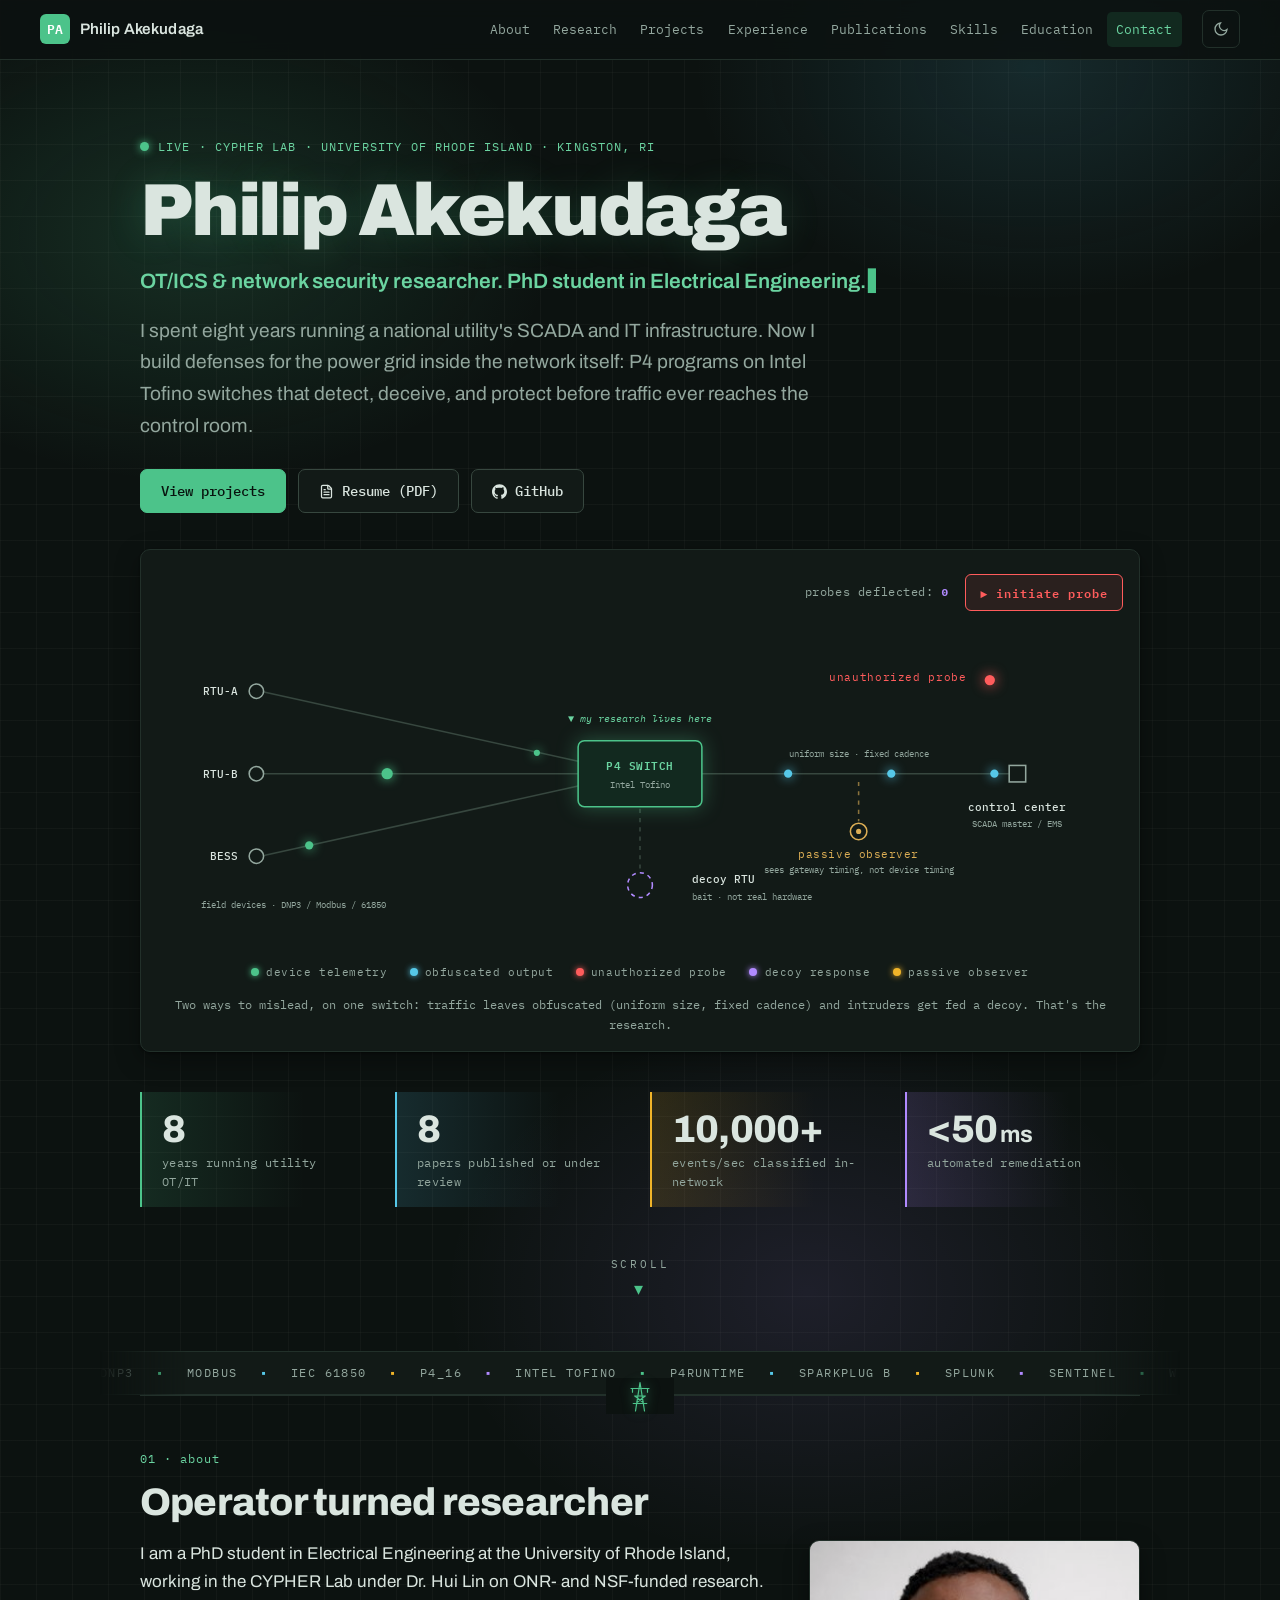
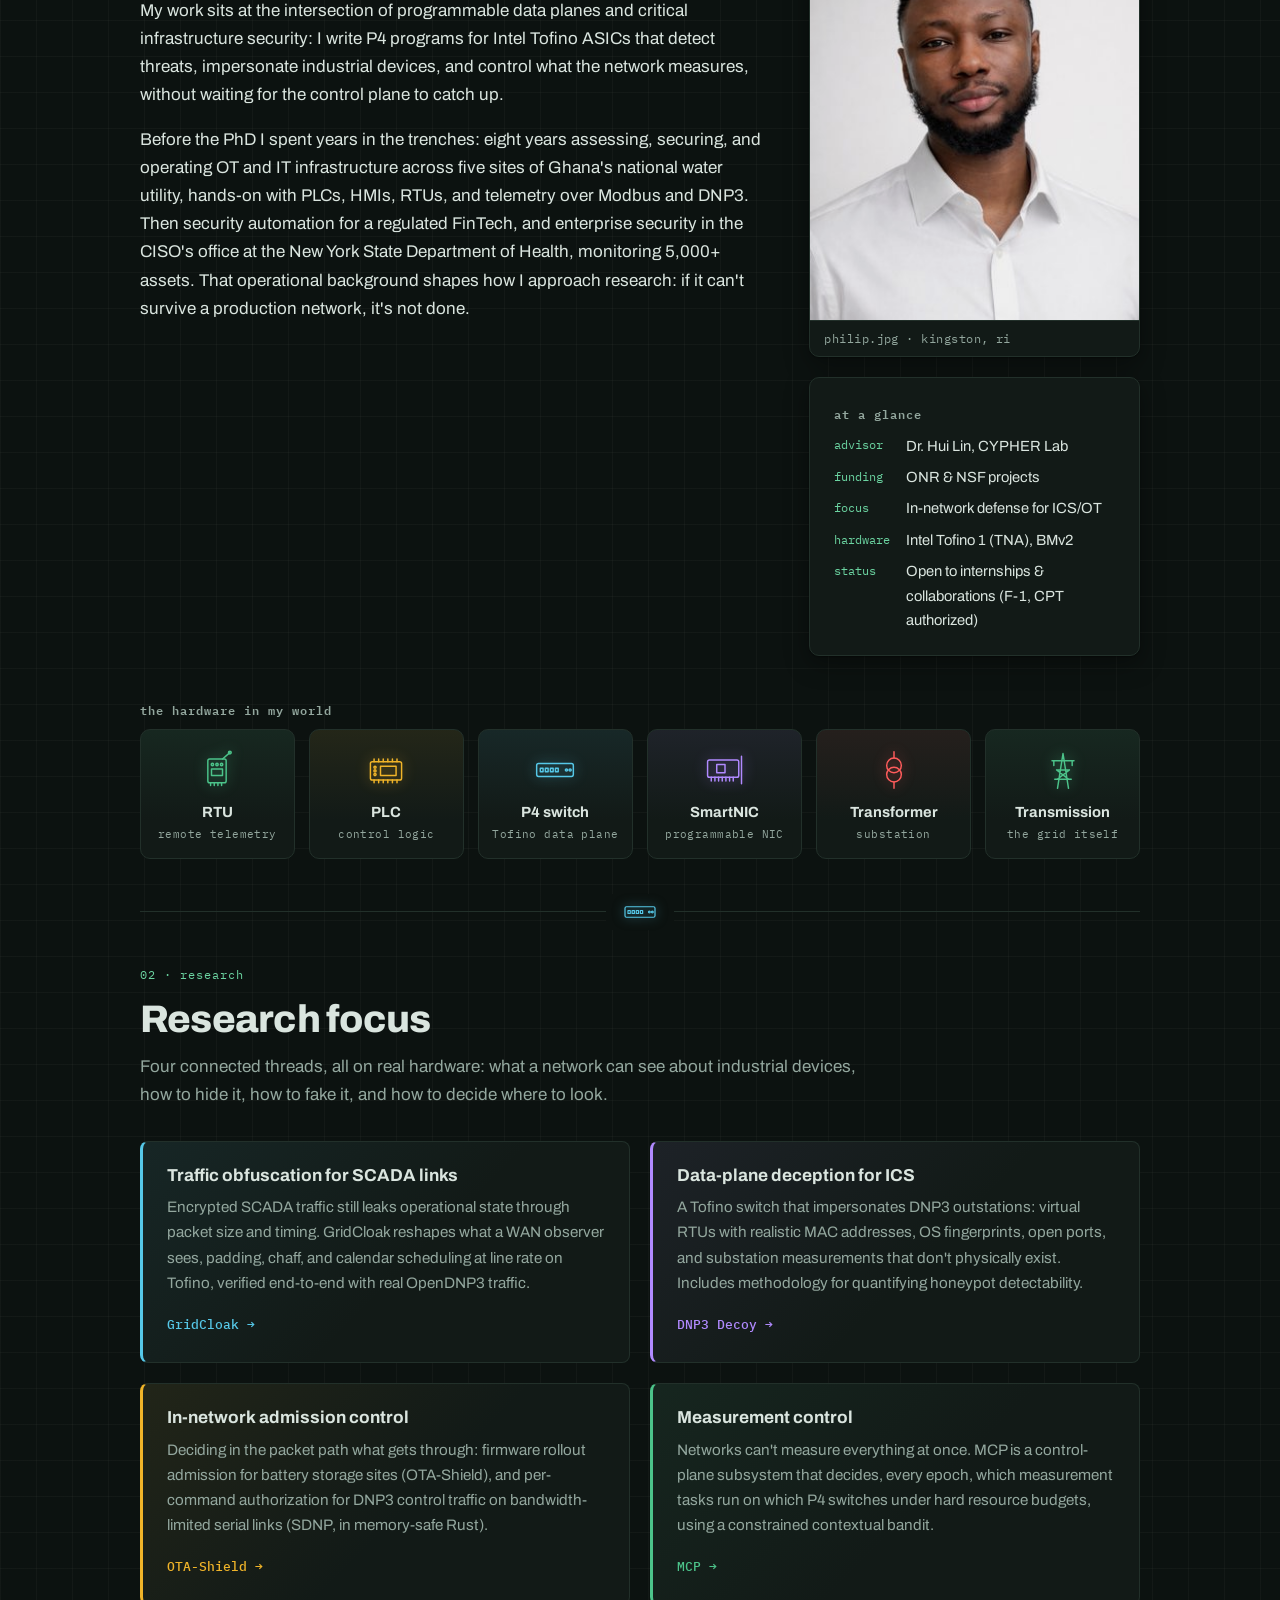
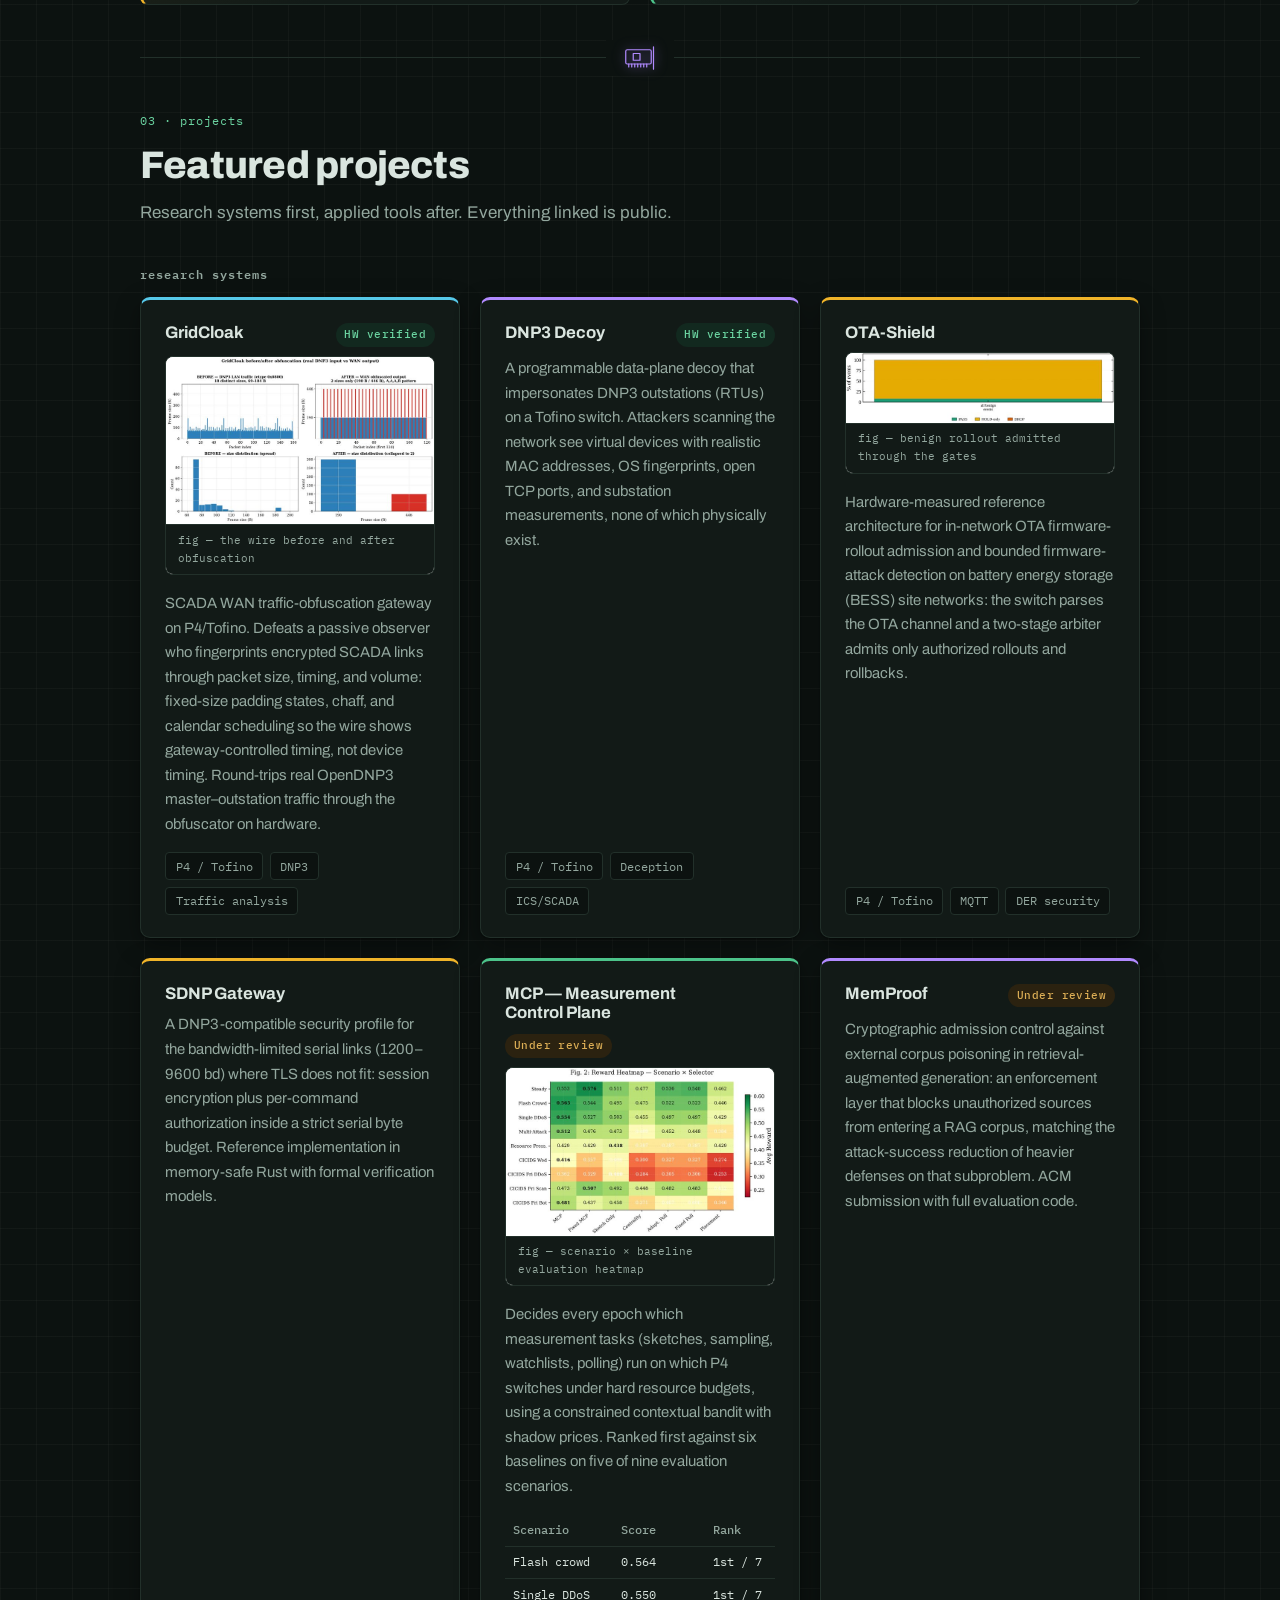
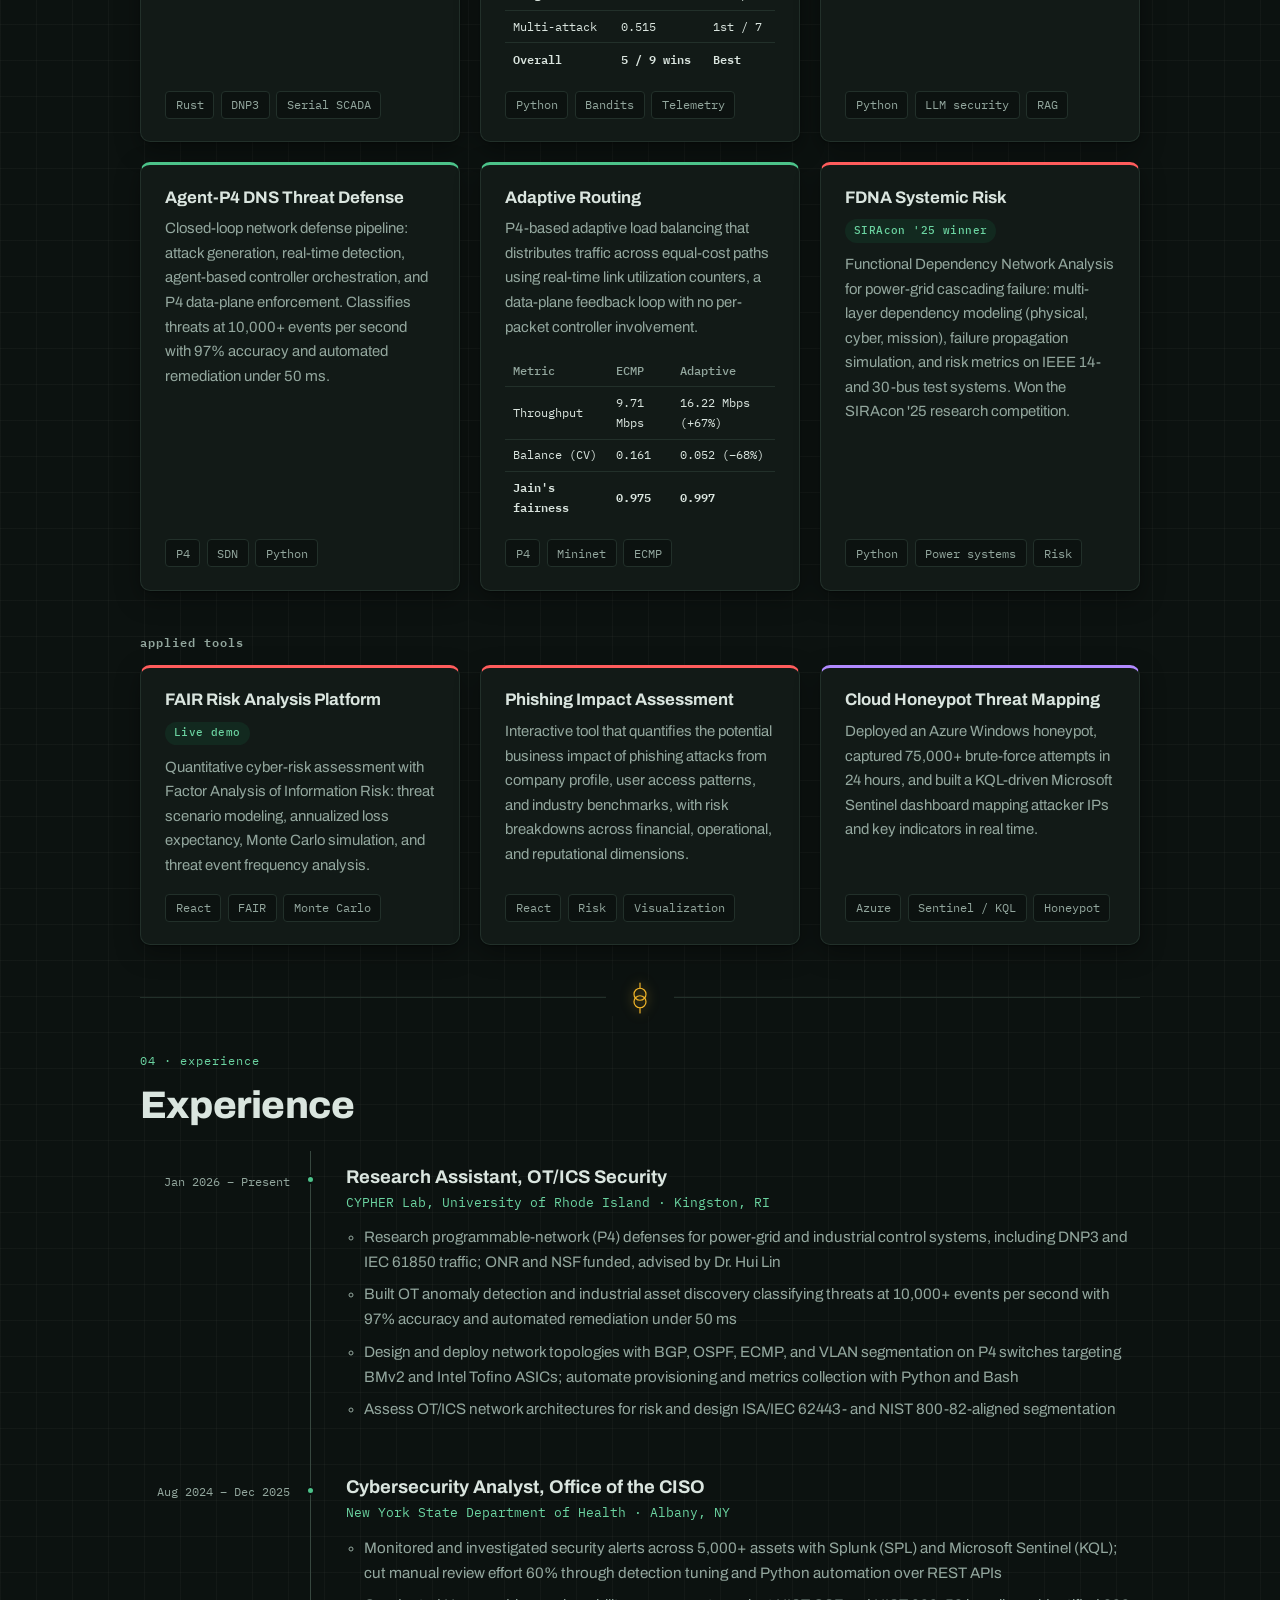
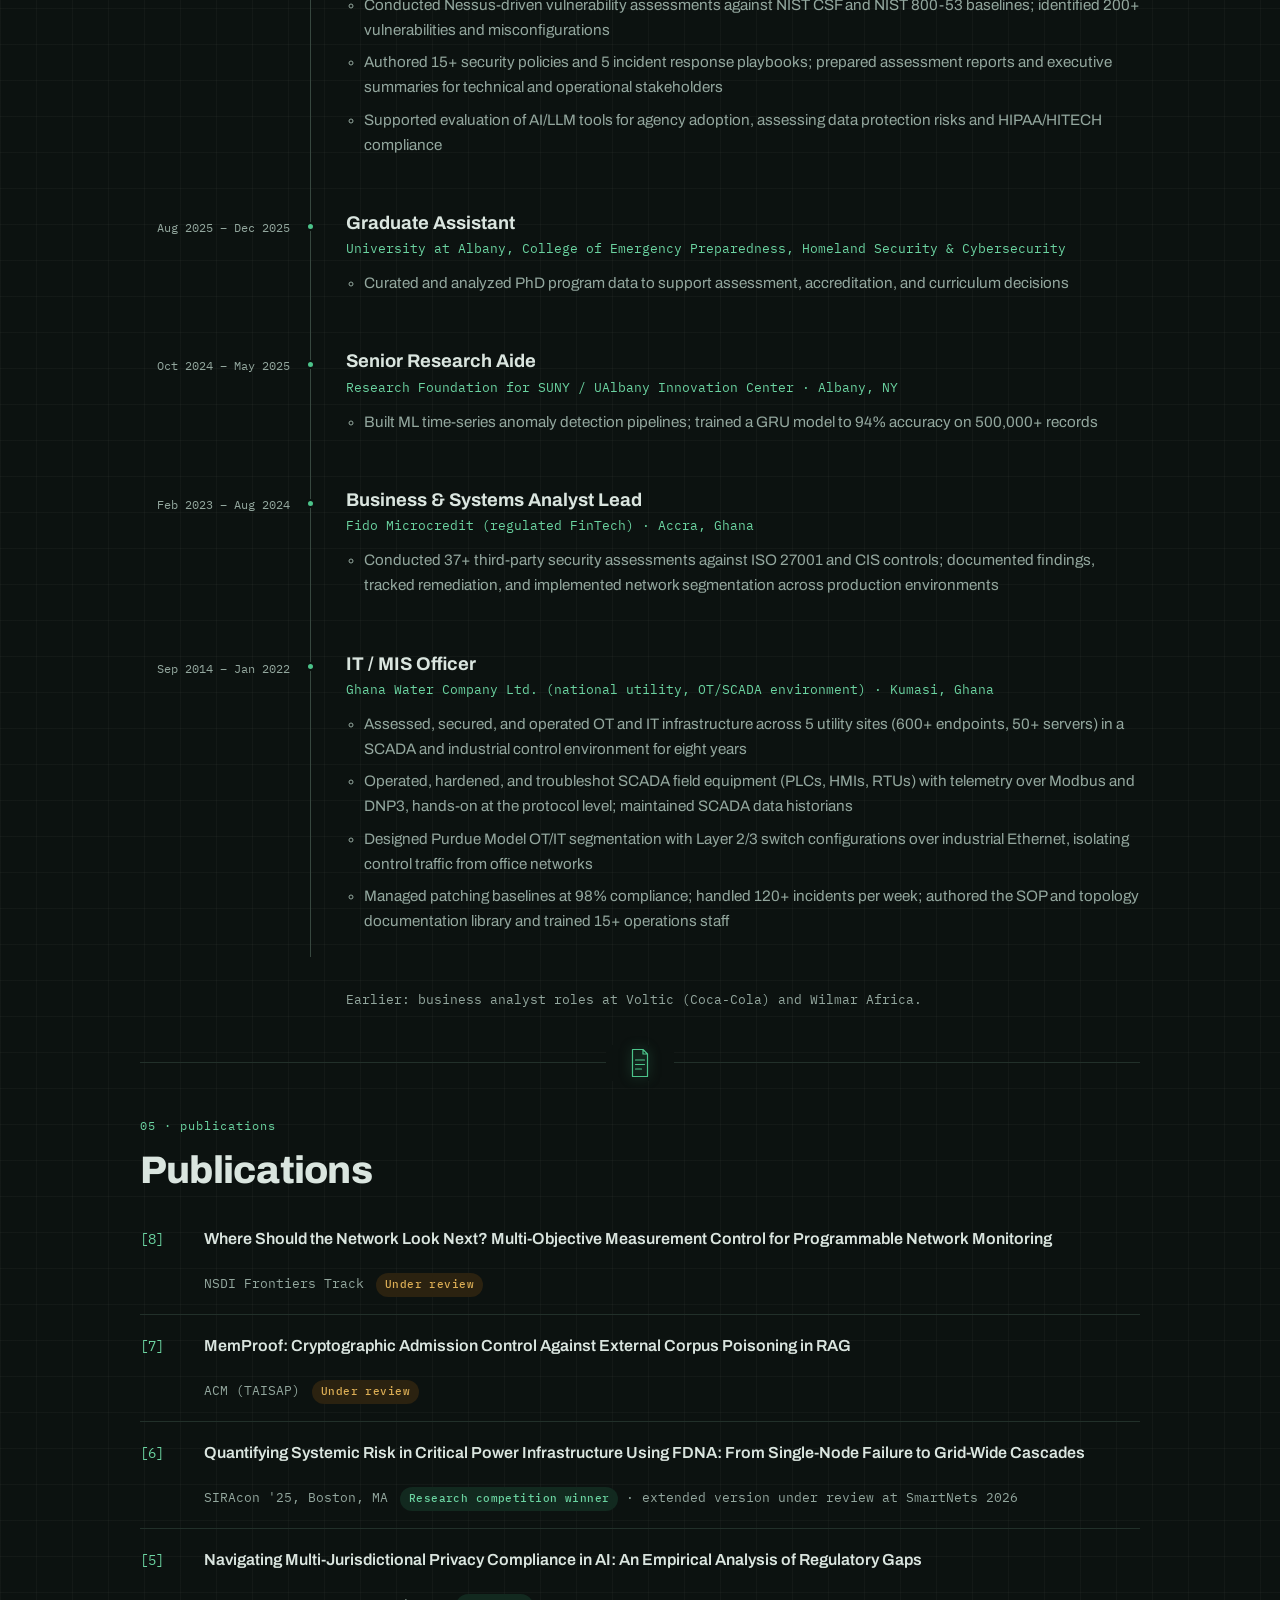
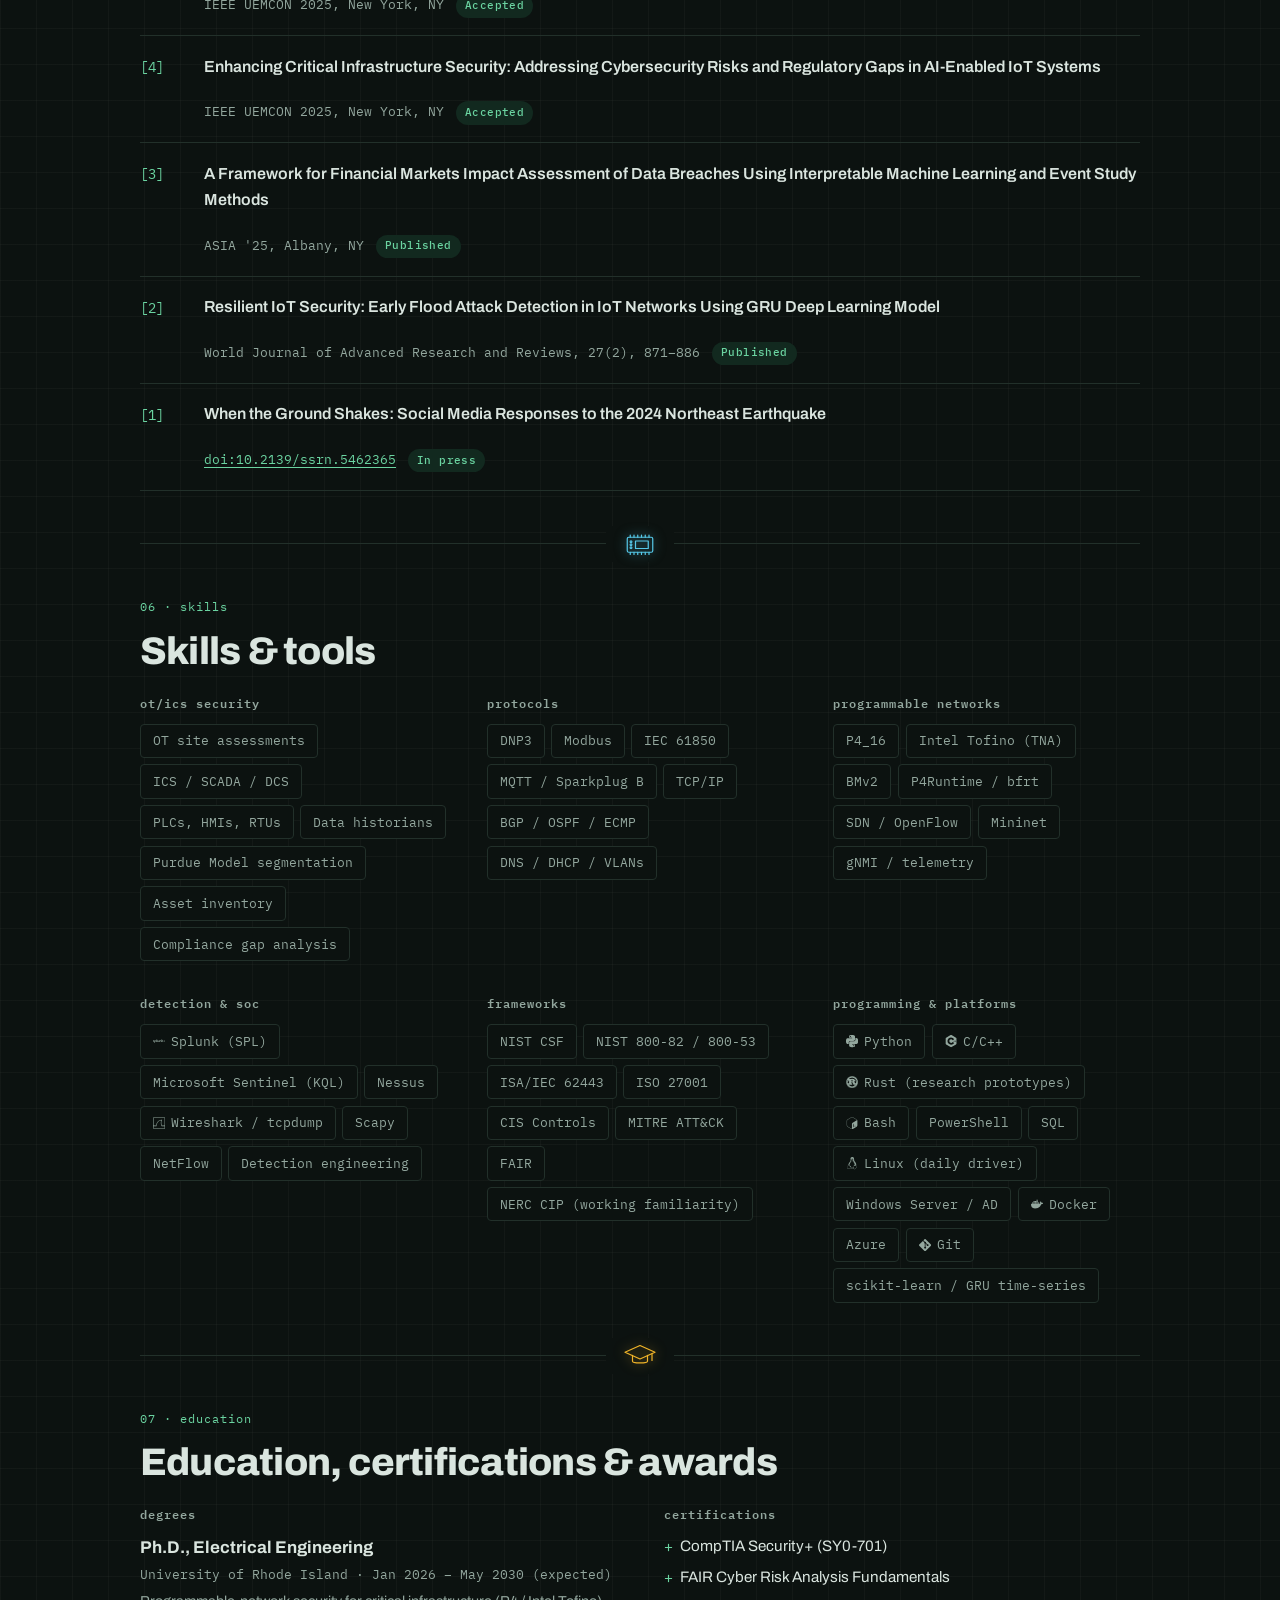
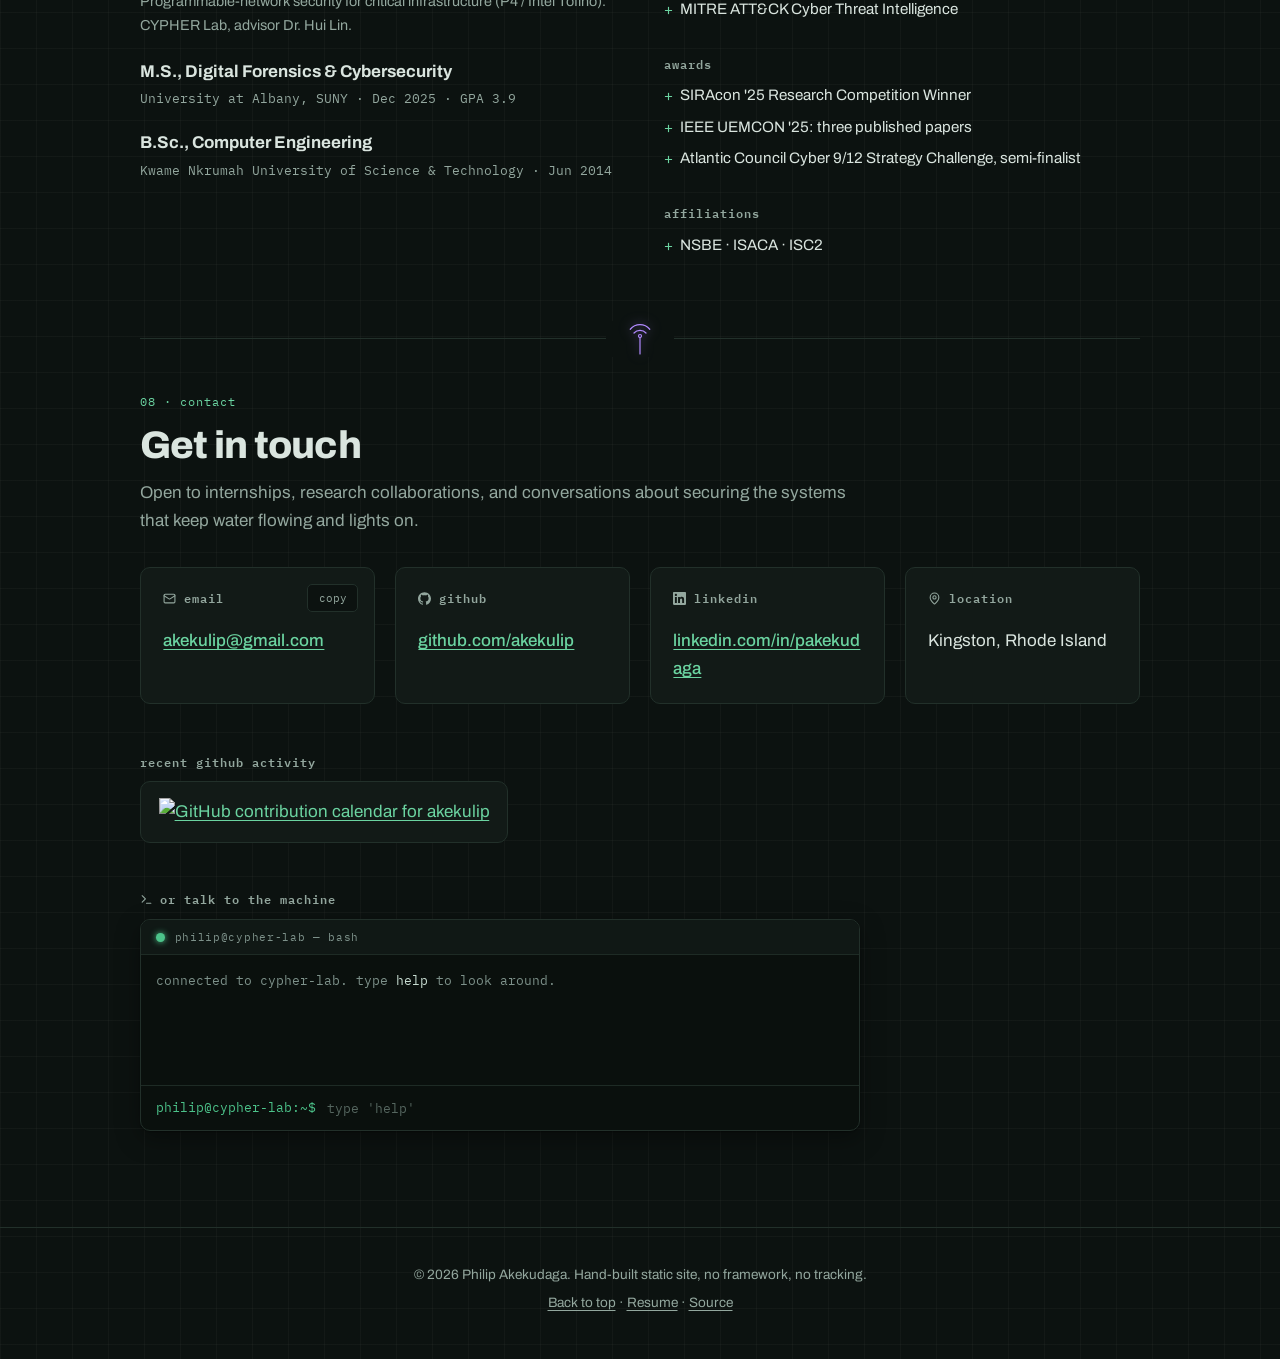
==== commit db0d002d: "Color, imagery, and play: HMI palette, equipment glyphs, probe button - Semantic multi-hue HMI palet" ====
--- a/index.html
+++ b/index.html
@@ -111,6 +111,18 @@
   <a class="skip-link" href="#main">Skip to content</a>
   <div class="scroll-progress" id="scrollProgress" aria-hidden="true"></div>
 
+  <svg style="display:none" aria-hidden="true">
+    <symbol id="sym-tower" viewBox="0 0 48 48"><path d="M18 44 L24 6 L30 44 M15 34 H33 M17 24 H31 M12 14 H36 M14 14 v5 M34 14 v5 M17 24 L30 34 M31 24 L18 34"/></symbol>
+    <symbol id="sym-switch" viewBox="0 0 48 48"><rect x="4" y="17" width="40" height="14" rx="2"/><path d="M8 22 h3 v4 h-3 z M13.5 22 h3 v4 h-3 z M19 22 h3 v4 h-3 z M24.5 22 h3 v4 h-3 z"/><circle cx="36.5" cy="24" r="1.2"/><circle cx="40.5" cy="24" r="1.2"/></symbol>
+    <symbol id="sym-nic" viewBox="0 0 48 48"><rect x="5" y="13" width="34" height="19" rx="2"/><rect x="15" y="18" width="9" height="9"/><path d="M9 32 v4 M13 32 v4 M17 32 v4 M21 32 v4 M25 32 v4 M29 32 v4 M33 32 v4 M42 9 v30"/></symbol>
+    <symbol id="sym-rtu" viewBox="0 0 48 48"><rect x="14" y="12" width="20" height="26" rx="2"/><path d="M30 12 L38 5"/><circle cx="38" cy="5" r="1.5"/><circle cx="19" cy="18" r="1.3"/><circle cx="24" cy="18" r="1.3"/><circle cx="29" cy="18" r="1.3"/><rect x="18" y="23" width="12" height="7"/><path d="M17 38 v3 M21 38 v3 M25 38 v3 M29 38 v3"/></symbol>
+    <symbol id="sym-plc" viewBox="0 0 48 48"><rect x="7" y="15" width="34" height="20" rx="2"/><path d="M11 15 v-3 M16 15 v-3 M21 15 v-3 M26 15 v-3 M31 15 v-3 M36 15 v-3 M11 35 v3 M16 35 v3 M21 35 v3 M26 35 v3 M31 35 v3 M36 35 v3"/><circle cx="12" cy="21" r="1.2"/><circle cx="12" cy="25" r="1.2"/><circle cx="12" cy="29" r="1.2"/><rect x="18" y="20" width="17" height="10"/></symbol>
+    <symbol id="sym-transformer" viewBox="0 0 48 48"><circle cx="24" cy="19" r="8"/><circle cx="24" cy="29" r="8"/><path d="M24 4 v7 M24 37 v7"/></symbol>
+    <symbol id="sym-doc" viewBox="0 0 48 48"><path d="M14 6 h14 l6 6 v30 h-20 z M28 6 v6 h6"/><path d="M18 20 h12 M18 26 h12 M18 32 h8"/></symbol>
+    <symbol id="sym-antenna" viewBox="0 0 48 48"><path d="M24 44 V22"/><circle cx="24" cy="20" r="2"/><path d="M16 16 a11 11 0 0 1 16 0 M11 11 a17 17 0 0 1 26 0"/></symbol>
+    <symbol id="sym-cap" viewBox="0 0 48 48"><path d="M24 10 L44 19 L24 28 L4 19 Z"/><path d="M14 23 v8 c0 3 20 3 20 0 v-8"/><path d="M40 21 v9"/></symbol>
+  </svg>
+
   <header class="topbar">
     <a class="brand" href="#top" aria-label="Philip Akekudaga, back to top">
       <span class="brand-mark" aria-hidden="true">PA</span>
@@ -158,6 +170,10 @@
 
       <!-- Signature: live SCADA scene — attack caught at the switch, shunted to a decoy -->
       <figure class="oneline" aria-label="Animated diagram: field devices send irregular telemetry into a P4 switch, which re-emits it at uniform size and fixed cadence so a passive observer on the WAN learns nothing, while an attacker's probe is intercepted and diverted to a decoy RTU">
+        <div class="viz-bar">
+          <span class="probe-count">probes deflected: <b id="probeCount">0</b></span>
+          <button class="probe-btn" id="probeBtn" type="button">&#9658; initiate probe</button>
+        </div>
         <svg viewBox="0 0 900 320" role="img" aria-hidden="true" preserveAspectRatio="xMidYMid meet">
           <defs>
             <path id="tele-a" d="M 82,70 L 396,140"/>
@@ -191,12 +207,12 @@
 
           <!-- interception flash -->
           <circle class="ol-flash ol-anim" cx="450" cy="150" r="34" opacity="0">
-            <animate attributeName="opacity" values="0;0;0.85;0;0" keyTimes="0;0.56;0.60;0.68;1" dur="9s" repeatCount="indefinite"/>
-            <animate attributeName="r" values="24;24;52;60;60" keyTimes="0;0.56;0.62;0.7;1" dur="9s" repeatCount="indefinite"/>
+            <animate attributeName="opacity" values="0;0.85;0" keyTimes="0;0.3;1" begin="atkMove.begin+2.7s" dur="0.9s"/>
+            <animate attributeName="r" values="24;52;60" keyTimes="0;0.6;1" begin="atkMove.begin+2.7s" dur="0.9s"/>
           </circle>
 
           <!-- obfuscation label on the WAN segment -->
-          <text class="ol-sub" x="662" y="134" text-anchor="middle">uniform size &middot; fixed cadence</text>
+          <text class="ol-sub ol-cyan" x="662" y="134" text-anchor="middle">uniform size &middot; fixed cadence</text>
 
           <!-- passive observer tapping the WAN link -->
           <line class="ol-wire ol-wire-dashed ol-observer-line" x1="662" y1="158" x2="662" y2="196"/>
@@ -213,13 +229,13 @@
           <!-- decoy -->
           <circle class="ol-decoy" cx="450" cy="258" r="12"/>
           <circle class="ol-decoy-ring ol-anim" cx="450" cy="258" r="12" opacity="0">
-            <animate attributeName="opacity" values="0;0;0.9;0;0" keyTimes="0;0.70;0.74;0.92;1" dur="9s" repeatCount="indefinite"/>
-            <animate attributeName="r" values="12;12;34;40;40" keyTimes="0;0.70;0.80;0.92;1" dur="9s" repeatCount="indefinite"/>
+            <animate attributeName="opacity" values="0;0.9;0" keyTimes="0;0.2;1" begin="atkMove.begin+4.3s" dur="1.4s"/>
+            <animate attributeName="r" values="12;34;40" keyTimes="0;0.6;1" begin="atkMove.begin+4.3s" dur="1.4s"/>
           </circle>
           <text class="ol-label" x="500" y="256" text-anchor="start">decoy RTU</text>
           <text class="ol-sub" x="500" y="272" text-anchor="start">bait &middot; not real hardware</text>
           <text class="ol-engaged ol-anim" x="500" y="292" text-anchor="start" opacity="0">DECOY ENGAGED
-            <animate attributeName="opacity" values="0;0;1;1;0" keyTimes="0;0.72;0.75;0.92;1" dur="9s" repeatCount="indefinite"/>
+            <animate attributeName="opacity" values="0;1;1;0" keyTimes="0;0.1;0.8;1" begin="atkMove.begin+4.4s" dur="2.6s"/>
           </text>
 
           <!-- device-timed telemetry in: mixed sizes, irregular cadence -->
@@ -233,28 +249,34 @@
             <animateMotion dur="4.1s" begin="2.2s" repeatCount="indefinite"><mpath href="#tele-c"/></animateMotion>
           </circle>
           <!-- obfuscated telemetry out: uniform size, fixed cadence (GridCloak) -->
-          <circle class="ol-pkt ol-anim" r="4">
+          <circle class="ol-pkt-u ol-anim" r="4">
             <animateMotion dur="3s" repeatCount="indefinite"><mpath href="#tele-u"/></animateMotion>
           </circle>
-          <circle class="ol-pkt ol-anim" r="4">
+          <circle class="ol-pkt-u ol-anim" r="4">
             <animateMotion dur="3s" begin="1s" repeatCount="indefinite"><mpath href="#tele-u"/></animateMotion>
           </circle>
-          <circle class="ol-pkt ol-anim" r="4">
+          <circle class="ol-pkt-u ol-anim" r="4">
             <animateMotion dur="3s" begin="2s" repeatCount="indefinite"><mpath href="#tele-u"/></animateMotion>
           </circle>
 
           <!-- attacker probe: rides in from the WAN, gets shunted to the decoy -->
-          <circle class="ol-atk ol-anim" r="5">
-            <animateMotion dur="9s" repeatCount="indefinite" calcMode="linear"
-              keyPoints="0;0;0.62;1;1" keyTimes="0;0.25;0.58;0.74;1">
+          <circle class="ol-atk ol-anim" r="5" opacity="0">
+            <animateMotion id="atkMove" dur="4.5s" begin="2s" restart="always">
               <mpath href="#atk-path"/>
             </animateMotion>
-            <animate attributeName="opacity" values="0;0;1;1;0;0" keyTimes="0;0.25;0.29;0.76;0.84;1" dur="9s" repeatCount="indefinite"/>
+            <animate attributeName="opacity" values="0;1;1;1;0" keyTimes="0;0.06;0.85;0.95;1" begin="atkMove.begin" dur="4.5s"/>
           </circle>
           <text class="ol-atk-label ol-anim" x="700" y="60" text-anchor="middle" opacity="0">unauthorized probe
-            <animate attributeName="opacity" values="0;0;1;1;0;0" keyTimes="0;0.27;0.31;0.5;0.58;1" dur="9s" repeatCount="indefinite"/>
+            <animate attributeName="opacity" values="0;1;1;0" keyTimes="0;0.15;0.75;1" begin="atkMove.begin+0.2s" dur="2.2s"/>
           </text>
         </svg>
+        <ul class="viz-legend" aria-hidden="true">
+          <li><span class="dot" style="--dot-c: var(--c-green)"></span>device telemetry</li>
+          <li><span class="dot" style="--dot-c: var(--c-cyan)"></span>obfuscated output</li>
+          <li><span class="dot" style="--dot-c: var(--c-red)"></span>unauthorized probe</li>
+          <li><span class="dot" style="--dot-c: var(--c-violet)"></span>decoy response</li>
+          <li><span class="dot" style="--dot-c: var(--c-amber)"></span>passive observer</li>
+        </ul>
         <figcaption class="mono-caption">Two ways to mislead, on one switch: traffic leaves obfuscated (uniform size, fixed cadence) and intruders get fed a decoy. That's the research.</figcaption>
       </figure>
 
@@ -278,6 +300,7 @@
 
     <!-- ============ ABOUT ============ -->
     <section class="section" id="about" aria-labelledby="about-h">
+      <div class="sec-orn" aria-hidden="true" style="--orn-c: var(--c-green)"><svg><use href="#sym-tower"/></svg></div>
       <p class="section-eyebrow">01 &middot; about</p>
       <h2 id="about-h">Operator turned researcher</h2>
       <div class="two-col">
@@ -320,10 +343,23 @@
           </div>
         </aside>
       </div>
+
+      <div class="hw-band">
+        <h3 class="mono-h">the hardware in my world</h3>
+        <ul class="hw-row">
+          <li style="--hw-c: var(--c-green)"><svg aria-hidden="true"><use href="#sym-rtu"/></svg><span>RTU</span><small>remote telemetry</small></li>
+          <li style="--hw-c: var(--c-amber)"><svg aria-hidden="true"><use href="#sym-plc"/></svg><span>PLC</span><small>control logic</small></li>
+          <li style="--hw-c: var(--c-cyan)"><svg aria-hidden="true"><use href="#sym-switch"/></svg><span>P4 switch</span><small>Tofino data plane</small></li>
+          <li style="--hw-c: var(--c-violet)"><svg aria-hidden="true"><use href="#sym-nic"/></svg><span>SmartNIC</span><small>programmable NIC</small></li>
+          <li style="--hw-c: var(--c-red)"><svg aria-hidden="true"><use href="#sym-transformer"/></svg><span>Transformer</span><small>substation</small></li>
+          <li style="--hw-c: var(--c-green)"><svg aria-hidden="true"><use href="#sym-tower"/></svg><span>Transmission</span><small>the grid itself</small></li>
+        </ul>
+      </div>
     </section>
 
     <!-- ============ RESEARCH ============ -->
     <section class="section" id="research" aria-labelledby="research-h">
+      <div class="sec-orn" aria-hidden="true" style="--orn-c: var(--c-cyan)"><svg><use href="#sym-switch"/></svg></div>
       <p class="section-eyebrow">02 &middot; research</p>
       <h2 id="research-h">Research focus</h2>
       <p class="section-lede">
@@ -331,7 +367,7 @@
         industrial devices, how to hide it, how to fake it, and how to decide where to look.
       </p>
       <div class="focus-grid">
-        <article class="focus-card">
+        <article class="focus-card fc-cyan">
           <h3>Traffic obfuscation for SCADA links</h3>
           <p>
             Encrypted SCADA traffic still leaks operational state through packet size and
@@ -341,7 +377,7 @@
           </p>
           <a class="focus-link" href="https://github.com/akekulip/GridCloak" target="_blank" rel="noopener">GridCloak &rarr;</a>
         </article>
-        <article class="focus-card">
+        <article class="focus-card fc-violet">
           <h3>Data-plane deception for ICS</h3>
           <p>
             A Tofino switch that impersonates DNP3 outstations: virtual RTUs with realistic
@@ -350,7 +386,7 @@
           </p>
           <a class="focus-link" href="https://github.com/akekulip/dnp3_decoy" target="_blank" rel="noopener">DNP3 Decoy &rarr;</a>
         </article>
-        <article class="focus-card">
+        <article class="focus-card fc-amber">
           <h3>In-network admission control</h3>
           <p>
             Deciding in the packet path what gets through: firmware rollout admission for
@@ -373,6 +409,7 @@
 
     <!-- ============ PROJECTS ============ -->
     <section class="section" id="projects" aria-labelledby="projects-h">
+      <div class="sec-orn" aria-hidden="true" style="--orn-c: var(--c-violet)"><svg><use href="#sym-nic"/></svg></div>
       <p class="section-eyebrow">03 &middot; projects</p>
       <h2 id="projects-h">Featured projects</h2>
       <p class="section-lede">Research systems first, applied tools after. Everything linked is public.</p>
@@ -380,11 +417,15 @@
       <h3 class="group-h mono-h">research systems</h3>
       <div class="proj-grid">
 
-        <article class="proj-card">
+        <article class="proj-card pc-cyan">
           <header>
             <h4><a href="https://github.com/akekulip/GridCloak" target="_blank" rel="noopener">GridCloak</a></h4>
             <span class="proj-status chip chip-green">HW verified</span>
           </header>
+          <figure class="proj-fig">
+            <img src="assets/fig-gridcloak.jpg" alt="Plot comparing SCADA traffic before and after obfuscation: device-timed bursts become a uniform pattern" loading="lazy" width="720" height="449">
+            <figcaption>fig &mdash; the wire before and after obfuscation</figcaption>
+          </figure>
           <p>
             SCADA WAN traffic-obfuscation gateway on P4/Tofino. Defeats a passive observer
             who fingerprints encrypted SCADA links through packet size, timing, and volume:
@@ -395,7 +436,7 @@
           <ul class="tags"><li>P4 / Tofino</li><li>DNP3</li><li>Traffic analysis</li></ul>
         </article>
 
-        <article class="proj-card">
+        <article class="proj-card pc-violet">
           <header>
             <h4><a href="https://github.com/akekulip/dnp3_decoy" target="_blank" rel="noopener">DNP3 Decoy</a></h4>
             <span class="proj-status chip chip-green">HW verified</span>
@@ -409,10 +450,14 @@
           <ul class="tags"><li>P4 / Tofino</li><li>Deception</li><li>ICS/SCADA</li></ul>
         </article>
 
-        <article class="proj-card">
+        <article class="proj-card pc-amber">
           <header>
             <h4><a href="https://github.com/akekulip/OTA-Shield" target="_blank" rel="noopener">OTA-Shield</a></h4>
           </header>
+          <figure class="proj-fig">
+            <img src="assets/fig-ota.jpg" alt="Timeline of a benign firmware rollout admitted through OTA-Shield gates" loading="lazy" width="720" height="189">
+            <figcaption>fig &mdash; benign rollout admitted through the gates</figcaption>
+          </figure>
           <p>
             Hardware-measured reference architecture for in-network OTA firmware-rollout
             admission and bounded firmware-attack detection on battery energy storage (BESS)
@@ -422,7 +467,7 @@
           <ul class="tags"><li>P4 / Tofino</li><li>MQTT</li><li>DER security</li></ul>
         </article>
 
-        <article class="proj-card">
+        <article class="proj-card pc-amber">
           <header>
             <h4><a href="https://github.com/akekulip/sdnp-gateway" target="_blank" rel="noopener">SDNP Gateway</a></h4>
           </header>
@@ -440,6 +485,10 @@
             <h4><a href="https://github.com/akekulip/mcp" target="_blank" rel="noopener">MCP &mdash; Measurement Control Plane</a></h4>
             <span class="proj-status chip chip-amber">Under review</span>
           </header>
+          <figure class="proj-fig">
+            <img src="assets/fig-mcp.jpg" alt="Evaluation heatmap of MCP scores across scenarios and baselines" loading="lazy" width="720" height="449">
+            <figcaption>fig &mdash; scenario &times; baseline evaluation heatmap</figcaption>
+          </figure>
           <p>
             Decides every epoch which measurement tasks (sketches, sampling, watchlists,
             polling) run on which P4 switches under hard resource budgets, using a
@@ -459,7 +508,7 @@
           <ul class="tags"><li>Python</li><li>Bandits</li><li>Telemetry</li></ul>
         </article>
 
-        <article class="proj-card">
+        <article class="proj-card pc-violet">
           <header>
             <h4><a href="https://github.com/akekulip/MemProof" target="_blank" rel="noopener">MemProof</a></h4>
             <span class="proj-status chip chip-amber">Under review</span>
@@ -507,7 +556,7 @@
           <ul class="tags"><li>P4</li><li>Mininet</li><li>ECMP</li></ul>
         </article>
 
-        <article class="proj-card">
+        <article class="proj-card pc-red">
           <header>
             <h4><a href="https://github.com/akekulip/Quantifying-Systemic-Risk-in-Critical-Power-Infrastructure-Using-FDNA" target="_blank" rel="noopener">FDNA Systemic Risk</a></h4>
             <span class="proj-status chip chip-green">SIRAcon '25 winner</span>
@@ -524,7 +573,7 @@
 
       <h3 class="group-h mono-h">applied tools</h3>
       <div class="proj-grid">
-        <article class="proj-card">
+        <article class="proj-card pc-red">
           <header>
             <h4><a href="https://fair.akekudaga.com/" target="_blank" rel="noopener">FAIR Risk Analysis Platform</a></h4>
             <span class="proj-status chip chip-green">Live demo</span>
@@ -537,7 +586,7 @@
           <ul class="tags"><li>React</li><li>FAIR</li><li>Monte Carlo</li></ul>
         </article>
 
-        <article class="proj-card">
+        <article class="proj-card pc-red">
           <header>
             <h4><a href="https://github.com/akekulip/phishimpact-simulate-visualize" target="_blank" rel="noopener">Phishing Impact Assessment</a></h4>
           </header>
@@ -549,7 +598,7 @@
           <ul class="tags"><li>React</li><li>Risk</li><li>Visualization</li></ul>
         </article>
 
-        <article class="proj-card">
+        <article class="proj-card pc-violet">
           <header>
             <h4>Cloud Honeypot Threat Mapping</h4>
           </header>
@@ -565,6 +614,7 @@
 
     <!-- ============ EXPERIENCE ============ -->
     <section class="section" id="experience" aria-labelledby="experience-h">
+      <div class="sec-orn" aria-hidden="true" style="--orn-c: var(--c-amber)"><svg><use href="#sym-transformer"/></svg></div>
       <p class="section-eyebrow">04 &middot; experience</p>
       <h2 id="experience-h">Experience</h2>
 
@@ -644,6 +694,7 @@
 
     <!-- ============ PUBLICATIONS ============ -->
     <section class="section" id="publications" aria-labelledby="publications-h">
+      <div class="sec-orn" aria-hidden="true" style="--orn-c: var(--c-green)"><svg><use href="#sym-doc"/></svg></div>
       <p class="section-eyebrow">05 &middot; publications</p>
       <h2 id="publications-h">Publications</h2>
       <ol class="pubs" reversed>
@@ -684,6 +735,7 @@
 
     <!-- ============ SKILLS ============ -->
     <section class="section" id="skills" aria-labelledby="skills-h">
+      <div class="sec-orn" aria-hidden="true" style="--orn-c: var(--c-cyan)"><svg><use href="#sym-plc"/></svg></div>
       <p class="section-eyebrow">06 &middot; skills</p>
       <h2 id="skills-h">Skills &amp; tools</h2>
       <div class="skills-grid">
@@ -737,6 +789,7 @@
 
     <!-- ============ EDUCATION ============ -->
     <section class="section" id="education" aria-labelledby="education-h">
+      <div class="sec-orn" aria-hidden="true" style="--orn-c: var(--c-amber)"><svg><use href="#sym-cap"/></svg></div>
       <p class="section-eyebrow">07 &middot; education</p>
       <h2 id="education-h">Education, certifications &amp; awards</h2>
       <div class="edu-grid">
@@ -781,6 +834,7 @@
 
     <!-- ============ CONTACT ============ -->
     <section class="section section-contact" id="contact" aria-labelledby="contact-h">
+      <div class="sec-orn" aria-hidden="true" style="--orn-c: var(--c-violet)"><svg><use href="#sym-antenna"/></svg></div>
       <p class="section-eyebrow">08 &middot; contact</p>
       <h2 id="contact-h">Get in touch</h2>
       <p class="section-lede">
--- a/style.css
+++ b/style.css
@@ -20,6 +20,11 @@
   --amber-ink: #dcae55;
   --amber-soft: #2b2210;
   --danger: #ff5c5c;
+  --c-green: #4cc38a;
+  --c-cyan: #56c8e8;
+  --c-amber: #f0b429;
+  --c-violet: #b18aff;
+  --c-red: #ff5c5c;
   --grid-line: rgba(218, 229, 223, 0.035);
   --shadow: 0 1px 2px rgba(0, 0, 0, 0.4), 0 8px 24px rgba(0, 0, 0, 0.35);
   --glow: 0 0 0 1px var(--acc), 0 6px 32px rgba(76, 195, 138, 0.16);
@@ -43,6 +48,11 @@
   --amber-ink: #7c5410;
   --amber-soft: #f4e8cf;
   --danger: #c62f36;
+  --c-green: #0e7c5b;
+  --c-cyan: #0b7285;
+  --c-amber: #9a6b0a;
+  --c-violet: #6741d9;
+  --c-red: #c62f36;
   --grid-line: rgba(23, 34, 30, 0.045);
   --shadow: 0 1px 2px rgba(23, 34, 30, 0.05), 0 8px 24px rgba(23, 34, 30, 0.06);
   --glow: 0 0 0 1px var(--acc), 0 6px 24px rgba(14, 124, 91, 0.14);
@@ -183,9 +193,27 @@
 }
 
 .section {
-  padding: clamp(3rem, 7vw, 5rem) 0;
+  padding: clamp(2.25rem, 4.5vw, 3.25rem) 0;
   border-top: 1px solid var(--rule);
   scroll-margin-top: 4.5rem;
+  position: relative;
+}
+
+/* equipment glyph sitting on the section boundary */
+.sec-orn {
+  position: absolute;
+  top: 0; left: 50%;
+  transform: translate(-50%, -50%);
+  padding: 0 1rem;
+  background: var(--bg);
+  color: var(--orn-c, var(--ink-2));
+  line-height: 0;
+}
+.sec-orn svg {
+  width: 36px; height: 36px;
+  fill: none; stroke: currentColor; stroke-width: 1.6;
+  stroke-linecap: round; stroke-linejoin: round;
+  filter: drop-shadow(0 0 6px color-mix(in srgb, var(--orn-c, transparent) 55%, transparent));
 }
 
 .section-eyebrow, .eyebrow {
@@ -229,6 +257,25 @@
 .hero {
   padding: clamp(2.5rem, 6vw, 4.5rem) 0 clamp(2rem, 5vw, 3rem);
   scroll-margin-top: 4.5rem;
+  position: relative;
+  z-index: 0;
+}
+.hero::before {
+  content: "";
+  position: absolute;
+  inset: -15% -20%;
+  z-index: -1;
+  pointer-events: none;
+  background:
+    radial-gradient(560px 380px at 18% 22%, rgba(76, 195, 138, 0.16), transparent 65%),
+    radial-gradient(520px 360px at 78% 12%, rgba(86, 200, 232, 0.13), transparent 65%),
+    radial-gradient(560px 420px at 62% 85%, rgba(177, 138, 255, 0.11), transparent 65%);
+}
+[data-theme="light"] .hero::before {
+  background:
+    radial-gradient(560px 380px at 18% 22%, rgba(14, 124, 91, 0.10), transparent 65%),
+    radial-gradient(520px 360px at 78% 12%, rgba(11, 114, 133, 0.09), transparent 65%),
+    radial-gradient(560px 420px at 62% 85%, rgba(103, 65, 217, 0.07), transparent 65%);
 }
 
 .hero h1 {
@@ -276,8 +323,14 @@
   font-size: clamp(1.05rem, 2.2vw, 1.3rem);
   font-weight: 600;
   color: var(--acc-strong);
+  background: linear-gradient(90deg, var(--acc-strong), var(--c-cyan) 55%, var(--c-violet));
+  -webkit-background-clip: text;
+  background-clip: text;
+  -webkit-text-fill-color: transparent;
+  width: fit-content;
   margin: 0 0 1rem;
 }
+.hero-role.typing { -webkit-text-fill-color: currentColor; background: none; }
 
 .hero-lede {
   max-width: 44rem;
@@ -299,11 +352,15 @@
   margin: 2.5rem 0 0;
 }
 .stats li {
+  --stat-c: var(--c-green);
   display: flex; flex-direction: column; gap: 0.2rem;
   padding: 1rem 1.25rem;
-  border-left: 2px solid var(--acc);
-  background: linear-gradient(90deg, var(--acc-soft), transparent 70%);
-}
+  border-left: 2px solid var(--stat-c);
+  background: linear-gradient(90deg, color-mix(in srgb, var(--stat-c) 14%, transparent), transparent 70%);
+}
+.stats li:nth-child(2) { --stat-c: var(--c-cyan); }
+.stats li:nth-child(3) { --stat-c: var(--c-amber); }
+.stats li:nth-child(4) { --stat-c: var(--c-violet); }
 .stat-num {
   font-size: clamp(1.7rem, 3.6vw, 2.4rem);
   font-weight: 800;
@@ -365,9 +422,12 @@
 }
 .ticker-track span::after {
   content: "\25AA";
-  color: var(--acc);
+  color: var(--c-green);
   margin: 0 1.4rem;
 }
+.ticker-track span:nth-child(4n+2)::after { color: var(--c-cyan); }
+.ticker-track span:nth-child(4n+3)::after { color: var(--c-amber); }
+.ticker-track span:nth-child(4n)::after { color: var(--c-violet); }
 @keyframes ticker-scroll {
   from { transform: translateX(0); }
   to   { transform: translateX(-50%); }
@@ -427,9 +487,11 @@
 }
 [data-theme="light"] .ol-switch { filter: drop-shadow(0 0 6px rgba(14, 124, 91, 0.2)); }
 .ol-decoy {
-  fill: none; stroke: var(--acc); stroke-width: 1.5; stroke-dasharray: 4 4;
-}
-.ol-decoy-ring { fill: none; stroke: var(--acc); stroke-width: 1.5; }
+  fill: none; stroke: var(--c-violet); stroke-width: 1.5; stroke-dasharray: 4 4;
+}
+.ol-decoy-ring { fill: none; stroke: var(--c-violet); stroke-width: 1.5; }
+.ol-pkt-u { fill: var(--c-cyan); filter: drop-shadow(0 0 5px var(--c-cyan)); }
+.ol-cyan { fill: var(--c-cyan); }
 .ol-flash { fill: none; stroke: var(--danger); stroke-width: 2; }
 .ol-atk { fill: var(--danger); filter: drop-shadow(0 0 6px var(--danger)); }
 .ol-atk-label {
@@ -438,7 +500,7 @@
 }
 .ol-engaged {
   font-family: var(--font-mono); font-size: 11px; font-weight: 600;
-  fill: var(--acc-strong); letter-spacing: 0.12em;
+  fill: var(--c-violet); letter-spacing: 0.12em;
 }
 .ol-observer { fill: none; stroke: var(--amber-ink); stroke-width: 1.5; }
 .ol-observer-pupil { fill: var(--amber-ink); }
@@ -464,6 +526,51 @@
   text-align: center;
   margin-top: 0.75rem;
 }
+
+.viz-bar {
+  display: flex; align-items: center; justify-content: flex-end;
+  gap: 1rem;
+  margin-bottom: 0.5rem;
+}
+.probe-btn {
+  display: inline-flex; align-items: center; gap: 0.45rem;
+  font-family: var(--font-mono); font-size: 0.74rem; font-weight: 600;
+  letter-spacing: 0.08em;
+  padding: 0.45rem 0.9rem;
+  min-height: 24px;
+  color: var(--c-red);
+  background: color-mix(in srgb, var(--c-red) 10%, transparent);
+  border: 1px solid var(--c-red);
+  border-radius: 6px;
+  cursor: pointer;
+  transition: background 150ms var(--ease-out), transform 150ms var(--ease-out);
+}
+.probe-btn:hover { background: color-mix(in srgb, var(--c-red) 20%, transparent); }
+.probe-btn:active { transform: scale(0.97); }
+.probe-count {
+  font-family: var(--font-mono); font-size: 0.74rem;
+  color: var(--ink-2); letter-spacing: 0.05em;
+}
+.probe-count b { color: var(--c-violet); }
+
+.viz-legend {
+  display: flex; flex-wrap: wrap; justify-content: center;
+  gap: 0.5rem 1.4rem;
+  list-style: none; padding: 0;
+  margin: 0.9rem 0 0;
+}
+.viz-legend li {
+  display: inline-flex; align-items: center; gap: 0.45rem;
+  font-family: var(--font-mono); font-size: 0.7rem;
+  letter-spacing: 0.05em;
+  color: var(--ink-2);
+}
+.viz-legend .dot {
+  width: 8px; height: 8px; border-radius: 50%;
+  background: var(--dot-c, var(--c-green));
+  box-shadow: 0 0 6px var(--dot-c, var(--c-green));
+}
+@media (prefers-reduced-motion: reduce) { .viz-bar { display: none; } }
 
 /* ---------- inline icons ---------- */
 
@@ -543,6 +650,40 @@
 }
 .facts-card dd { margin: 0; font-size: 0.92rem; }
 
+/* ---------- hardware band ---------- */
+
+.hw-band { margin-top: 2.5rem; }
+.hw-row {
+  display: grid;
+  grid-template-columns: repeat(auto-fit, minmax(min(100%, 130px), 1fr));
+  gap: 0.9rem;
+  list-style: none; padding: 0; margin: 0;
+}
+.hw-row li {
+  display: flex; flex-direction: column; align-items: center; gap: 0.15rem;
+  padding: 1.1rem 0.75rem 0.9rem;
+  border: 1px solid var(--rule);
+  border-radius: 10px;
+  background: linear-gradient(180deg, color-mix(in srgb, var(--hw-c) 8%, var(--bg-raise)), var(--bg-raise) 70%);
+  text-align: center;
+  transition: border-color 150ms var(--ease-out), transform 150ms var(--ease-out);
+}
+.hw-row li:hover { border-color: var(--hw-c); transform: translateY(-2px); }
+.hw-row svg {
+  width: 44px; height: 44px;
+  fill: none; stroke: var(--hw-c); stroke-width: 1.6;
+  stroke-linecap: round; stroke-linejoin: round;
+  filter: drop-shadow(0 0 7px color-mix(in srgb, var(--hw-c) 45%, transparent));
+  margin-bottom: 0.35rem;
+}
+.hw-row span { font-weight: 700; font-size: 0.92rem; }
+.hw-row small {
+  font-family: var(--font-mono);
+  font-size: 0.66rem;
+  color: var(--ink-2);
+  letter-spacing: 0.04em;
+}
+
 /* ---------- research focus ---------- */
 
 .focus-grid {
@@ -552,12 +693,17 @@
 }
 
 .focus-card {
+  --fc: var(--c-green);
   padding: 1.5rem;
   border: 1px solid var(--rule);
-  border-left: 3px solid var(--acc);
+  border-left: 3px solid var(--fc);
   border-radius: 8px;
-  background: var(--bg-raise);
-}
+  background: linear-gradient(135deg, color-mix(in srgb, var(--fc) 7%, var(--bg-raise)), var(--bg-raise) 55%);
+}
+.fc-cyan { --fc: var(--c-cyan); }
+.fc-violet { --fc: var(--c-violet); }
+.fc-amber { --fc: var(--c-amber); }
+.focus-card .focus-link { color: var(--fc); }
 .focus-card h3 { font-size: 1.08rem; font-weight: 700; margin-bottom: 0.6rem; }
 .focus-card p { margin: 0 0 0.9rem; font-size: 0.95rem; color: var(--ink-2); }
 .focus-link {
@@ -578,15 +724,42 @@
 }
 
 .proj-card {
+  --card-c: var(--c-green);
   display: flex; flex-direction: column;
   padding: 1.4rem 1.5rem;
   border: 1px solid var(--rule);
+  border-top: 3px solid var(--card-c);
   border-radius: 10px;
   background: var(--bg-raise);
   box-shadow: var(--shadow);
   transition: border-color 150ms var(--ease-out), transform 150ms var(--ease-out), box-shadow 150ms var(--ease-out);
 }
-.proj-card:hover { border-color: var(--acc); box-shadow: var(--glow); transform: translateY(-2px); }
+.proj-card:hover {
+  border-color: var(--card-c);
+  box-shadow: 0 0 0 1px var(--card-c), 0 6px 32px color-mix(in srgb, var(--card-c) 22%, transparent);
+  transform: translateY(-2px);
+}
+.pc-cyan { --card-c: var(--c-cyan); }
+.pc-violet { --card-c: var(--c-violet); }
+.pc-amber { --card-c: var(--c-amber); }
+.pc-red { --card-c: var(--c-red); }
+
+.proj-fig {
+  margin: 0 0 1rem;
+  border: 1px solid var(--rule);
+  border-radius: 8px;
+  overflow: hidden;
+  background: #fff;
+}
+.proj-fig img { display: block; width: 100%; height: auto; }
+.proj-fig figcaption {
+  font-family: var(--font-mono);
+  font-size: 0.68rem;
+  color: var(--ink-2);
+  padding: 0.4rem 0.75rem;
+  border-top: 1px solid var(--rule);
+  background: var(--bg-raise);
+}
 
 .proj-card header {
   display: flex; align-items: baseline; justify-content: space-between;
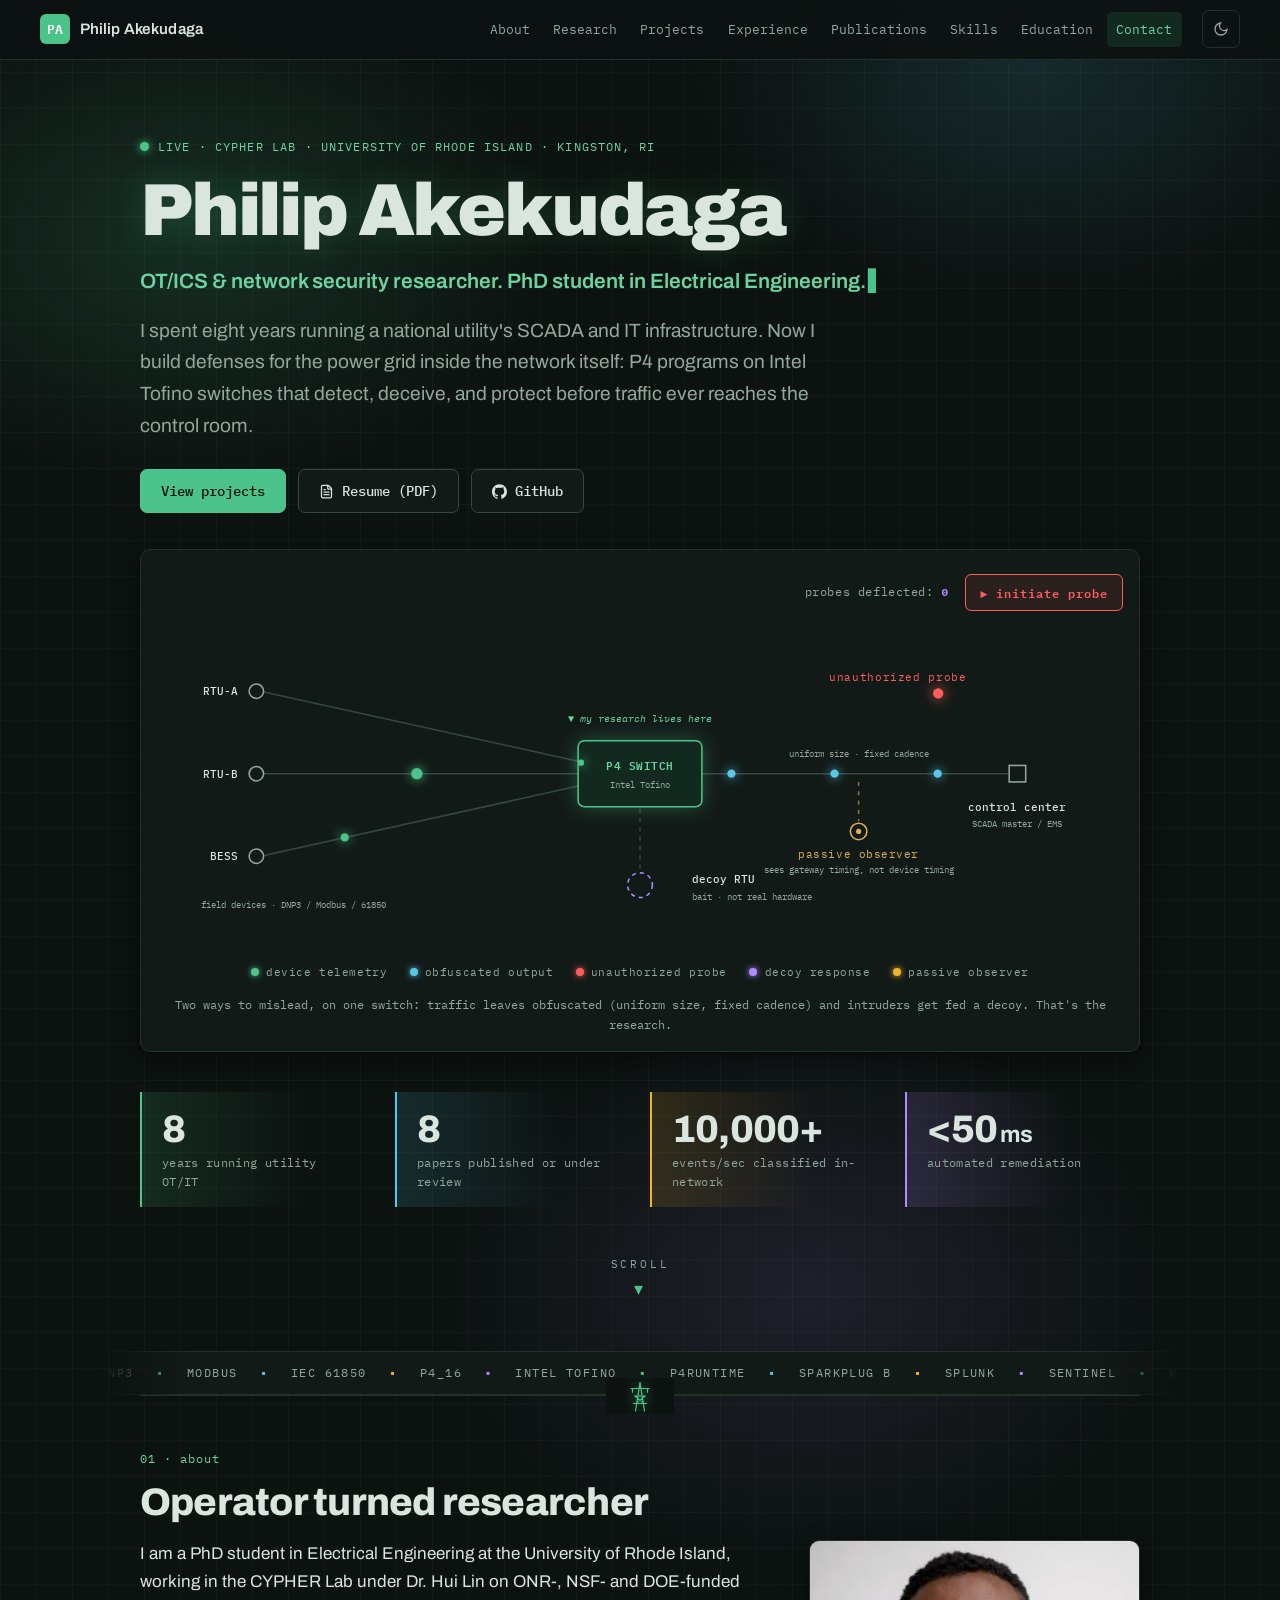
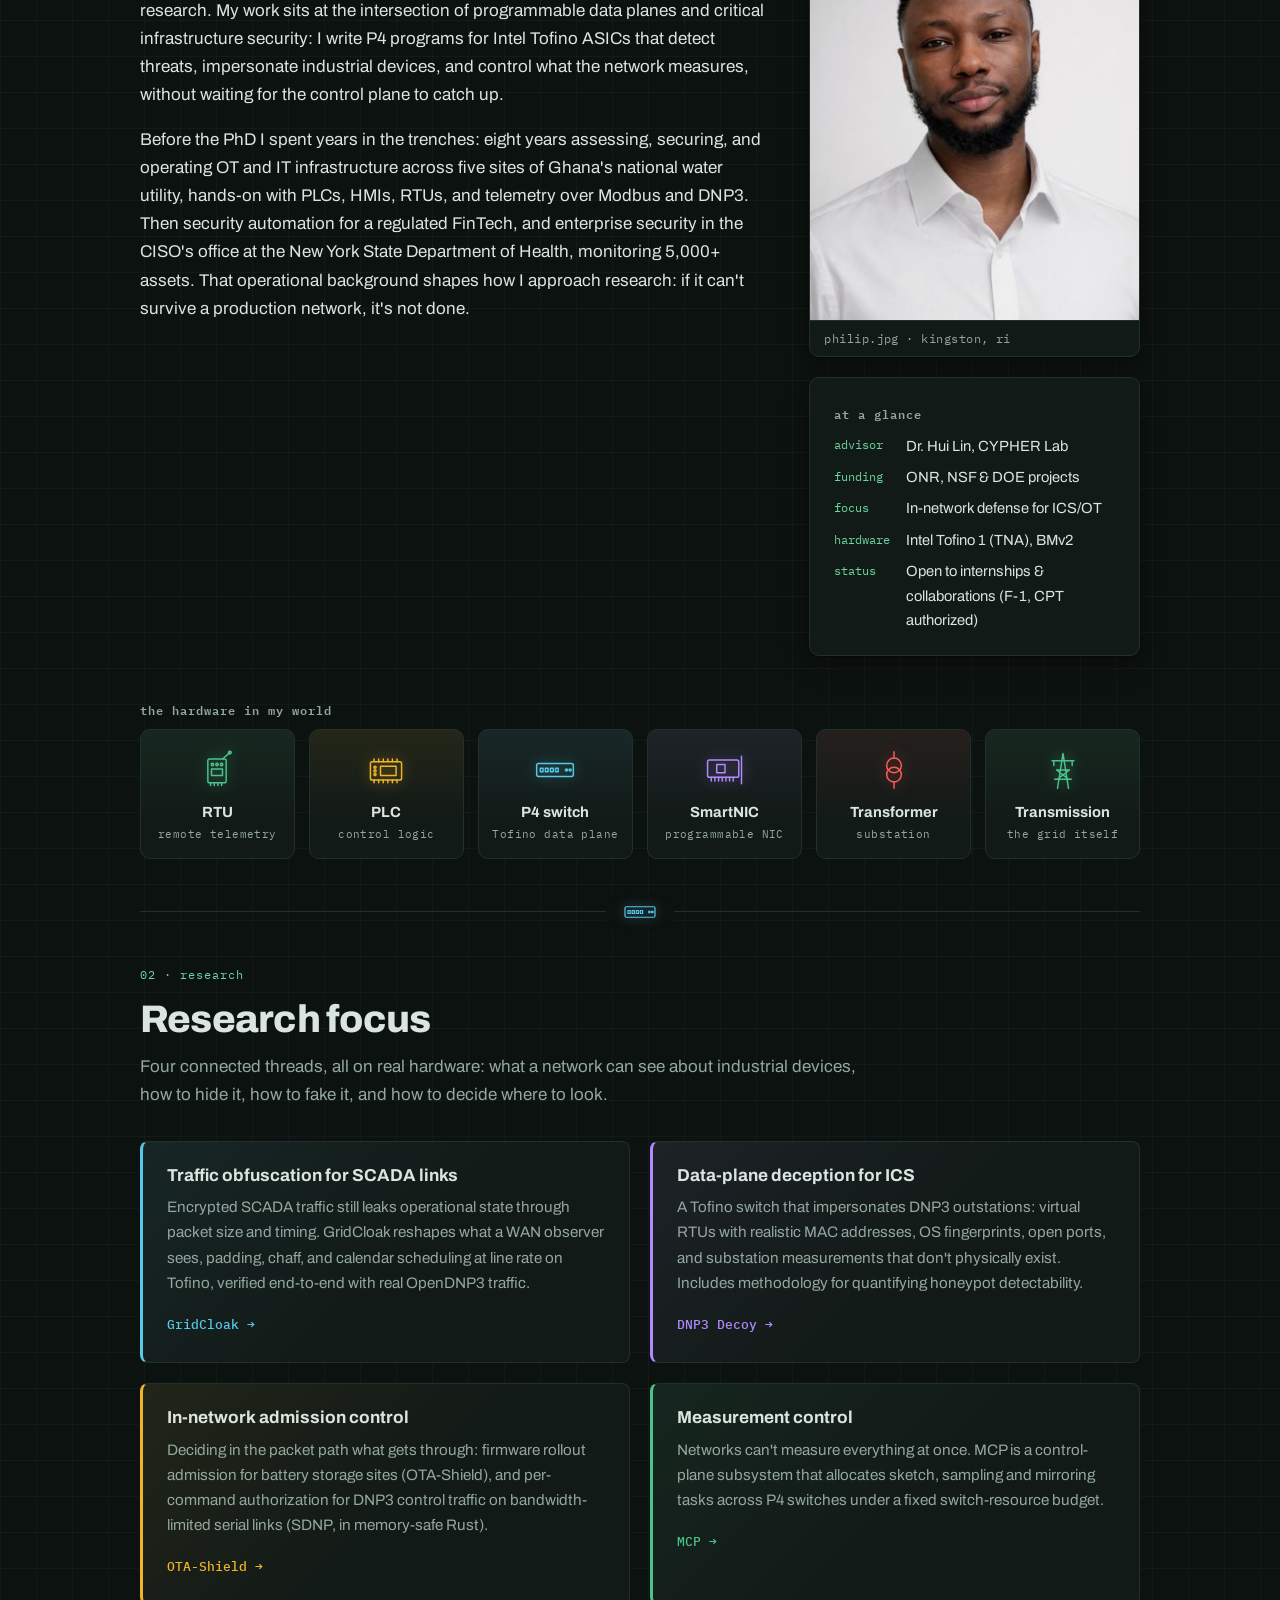
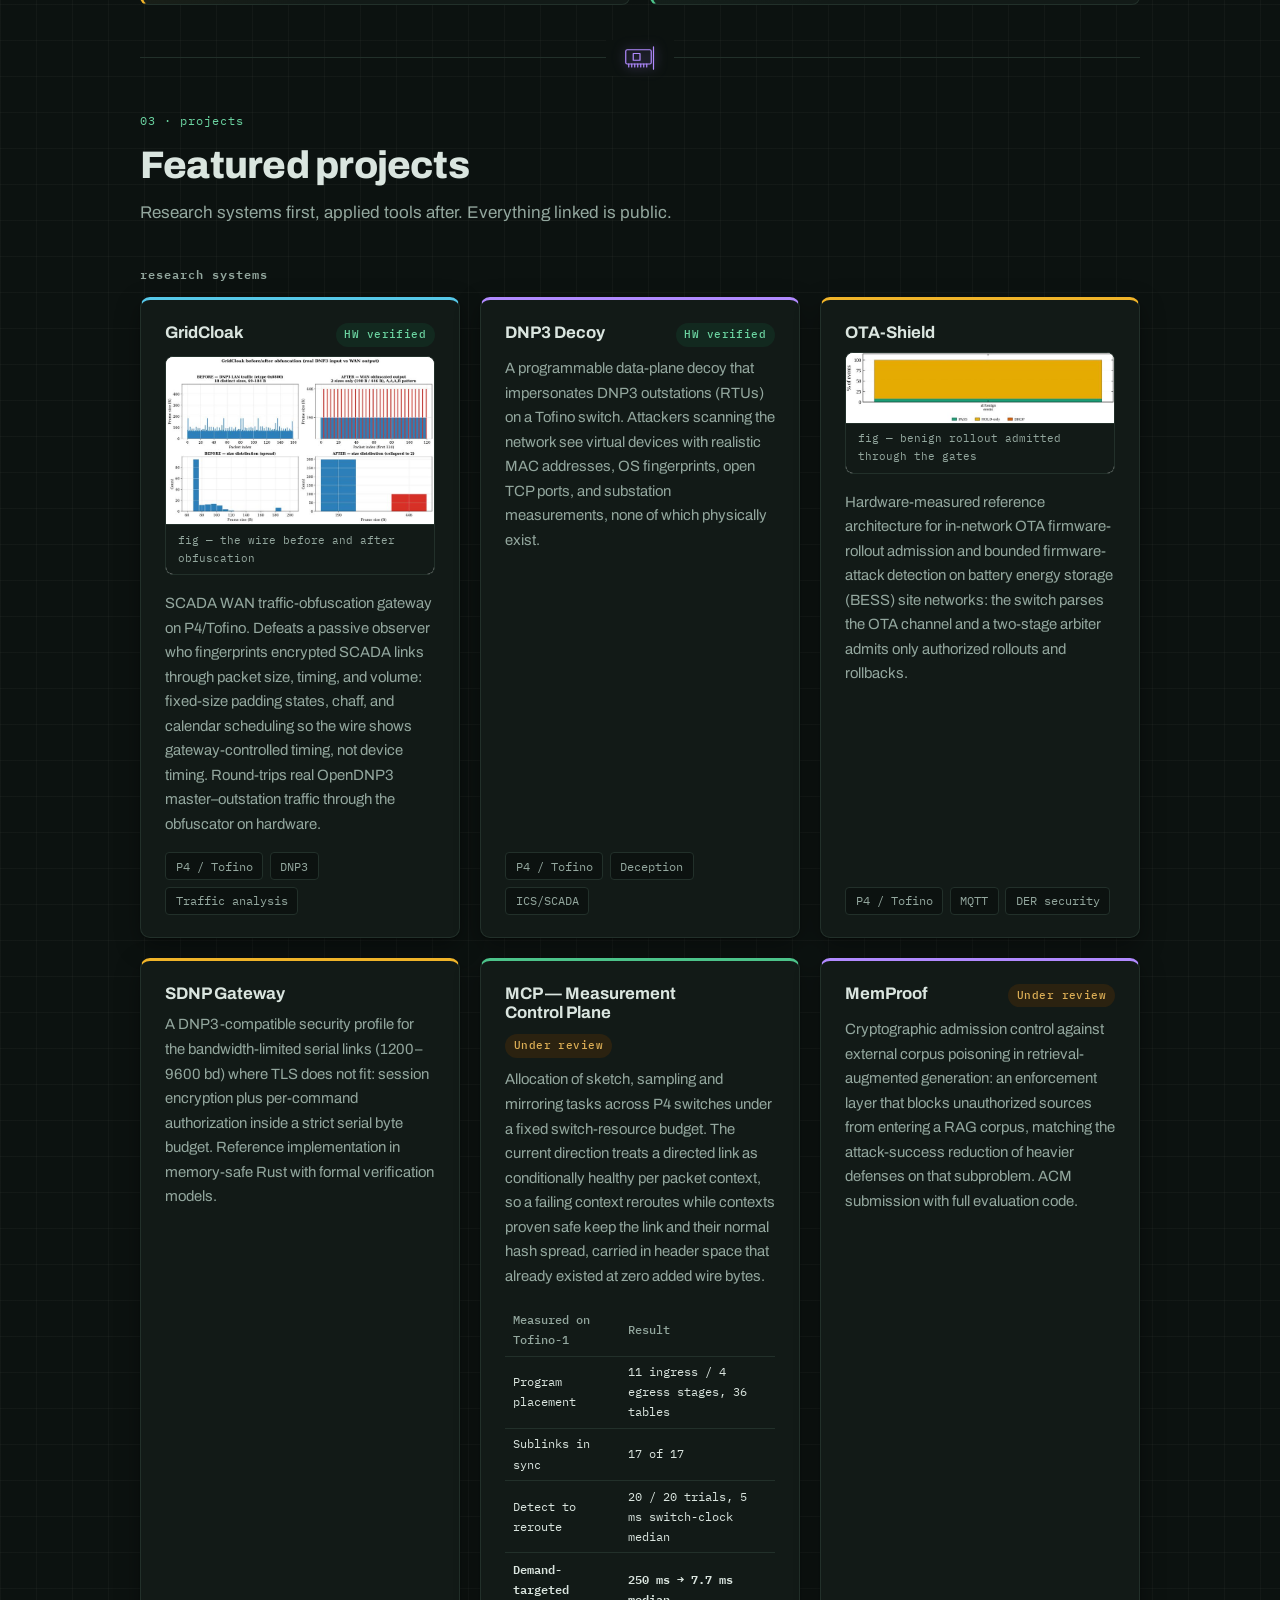
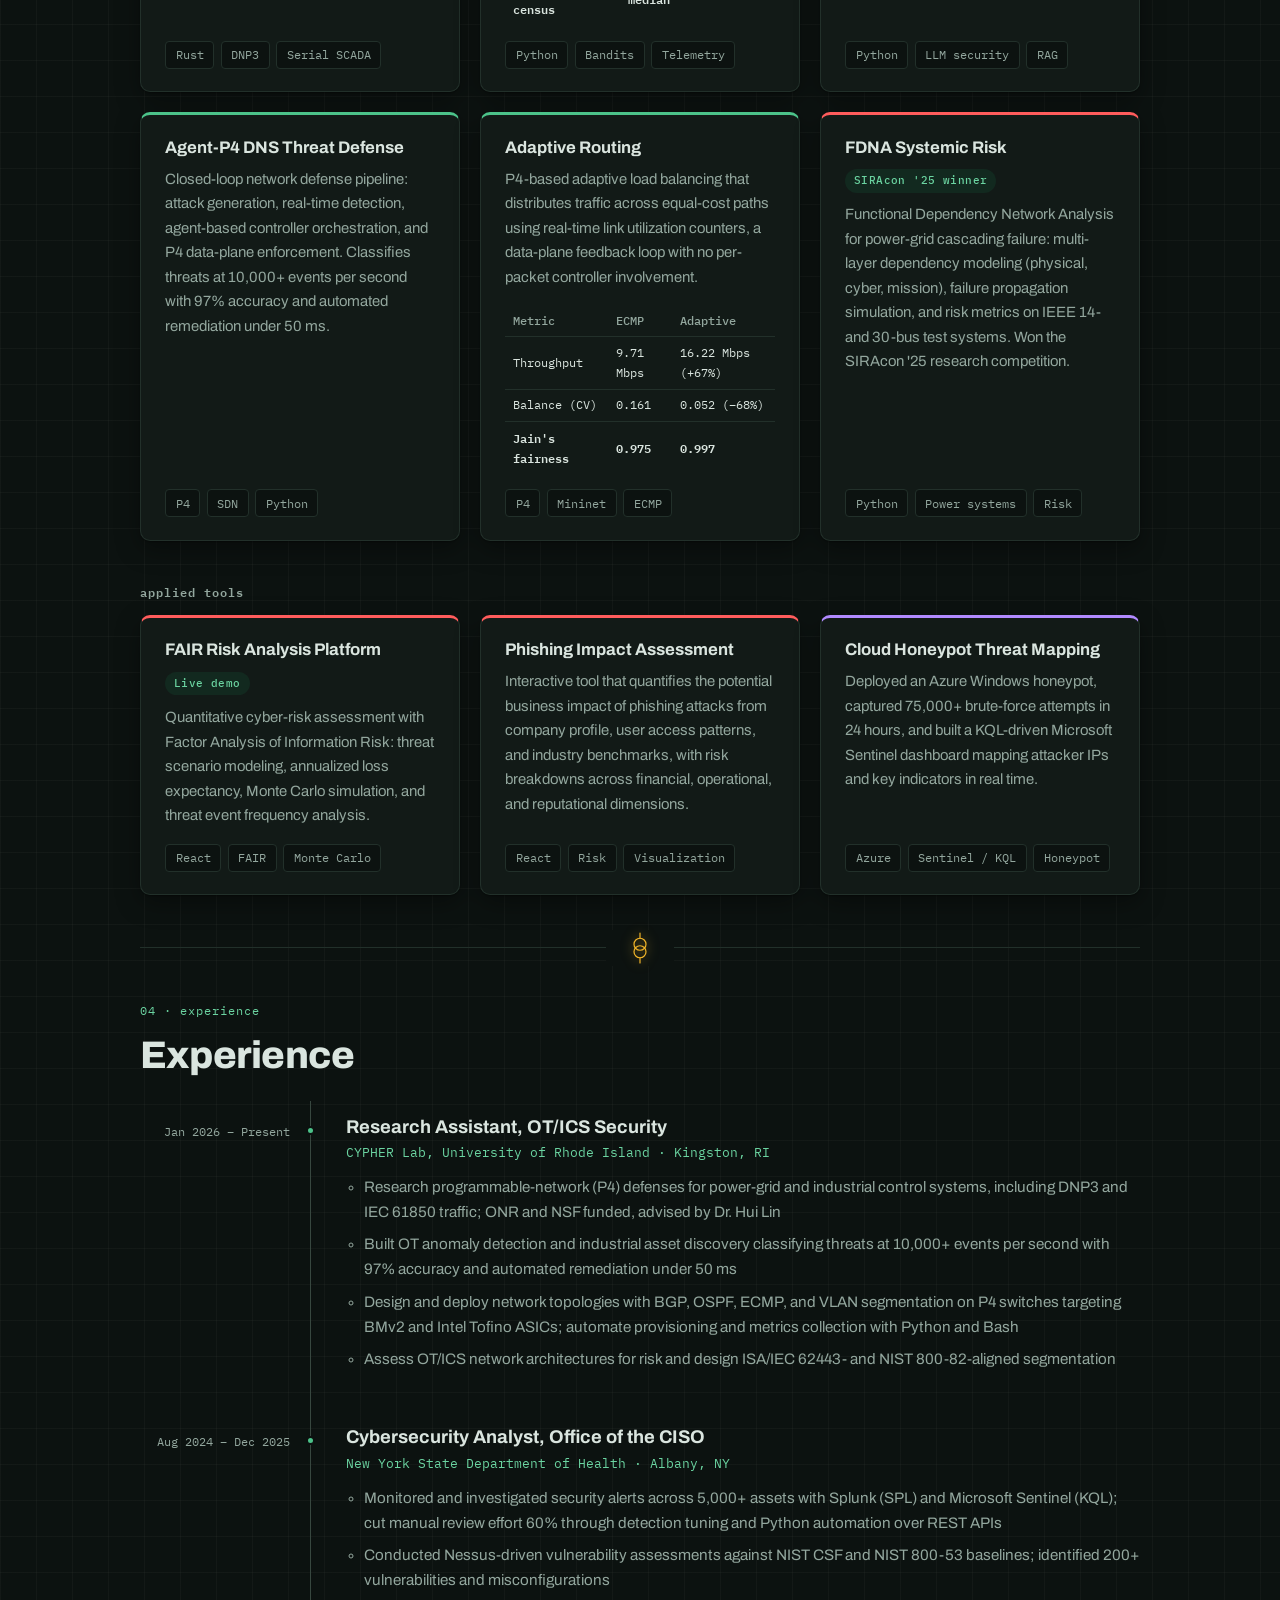
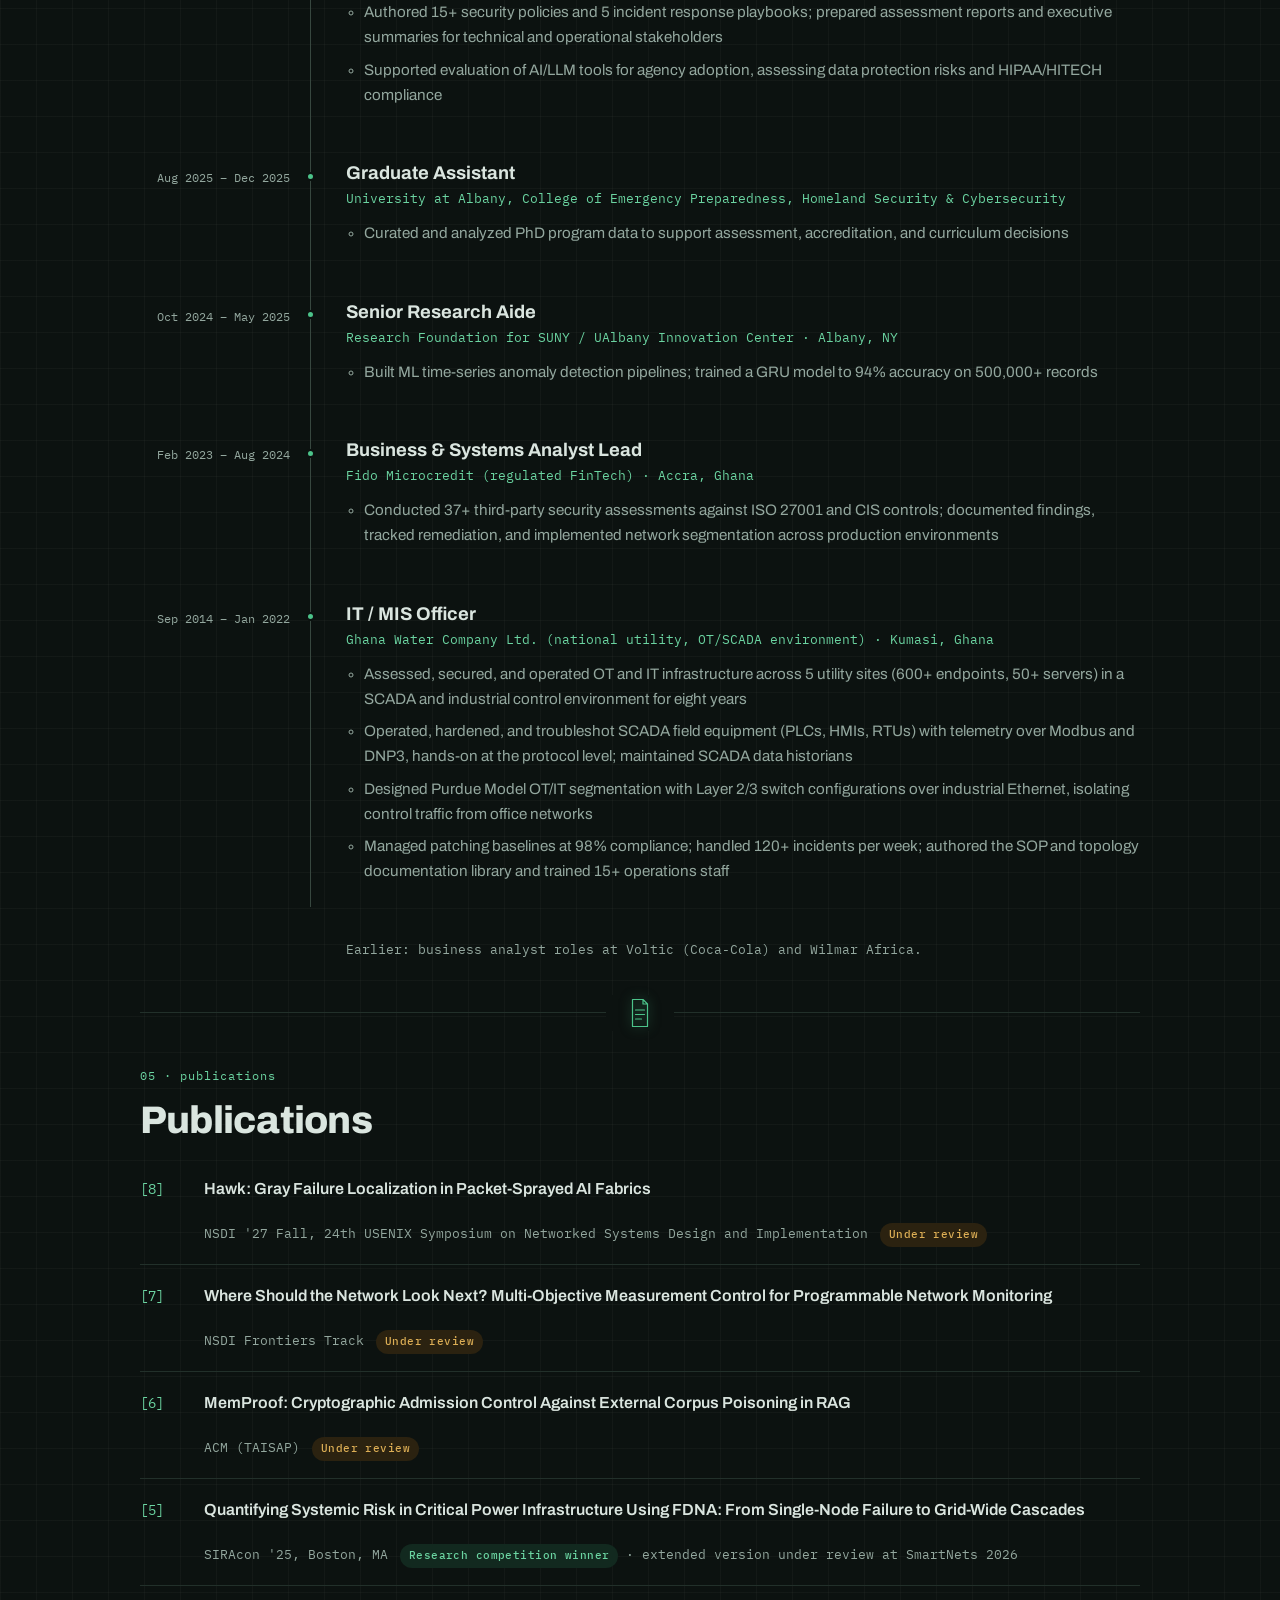
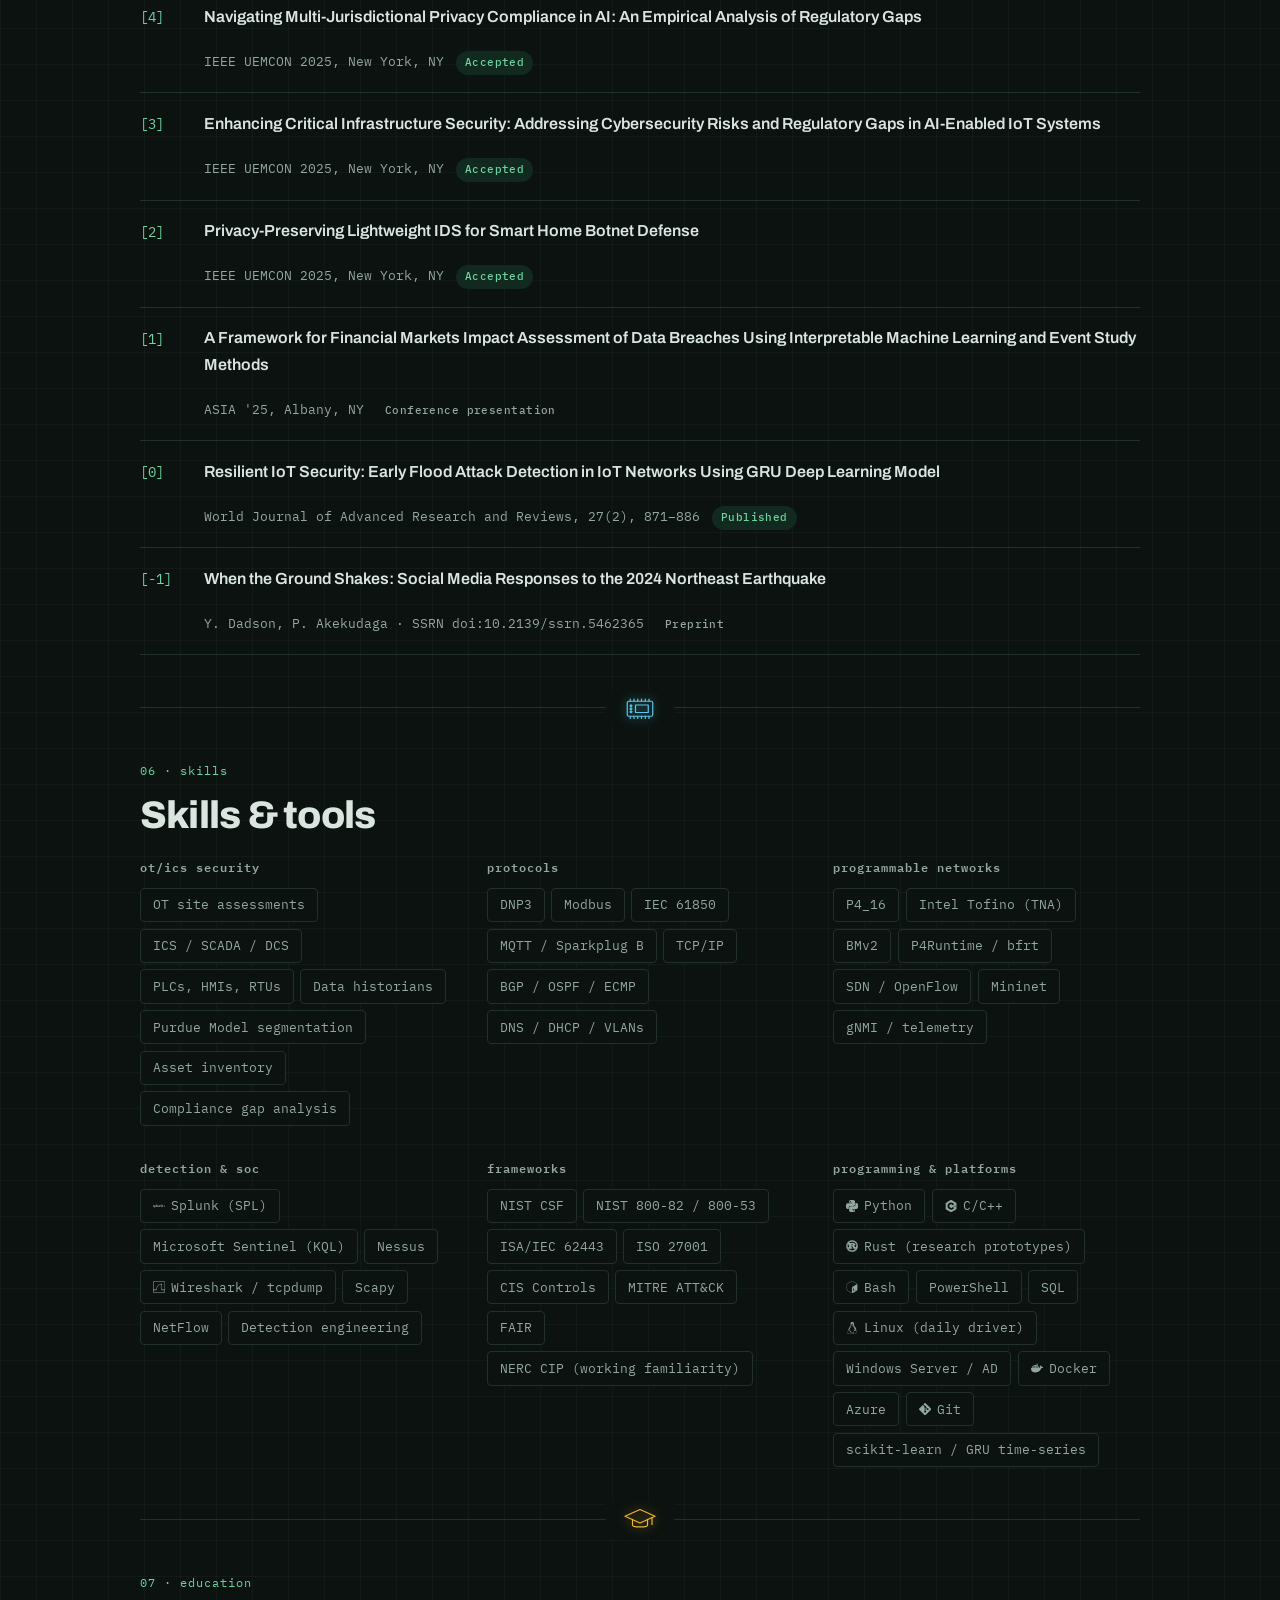
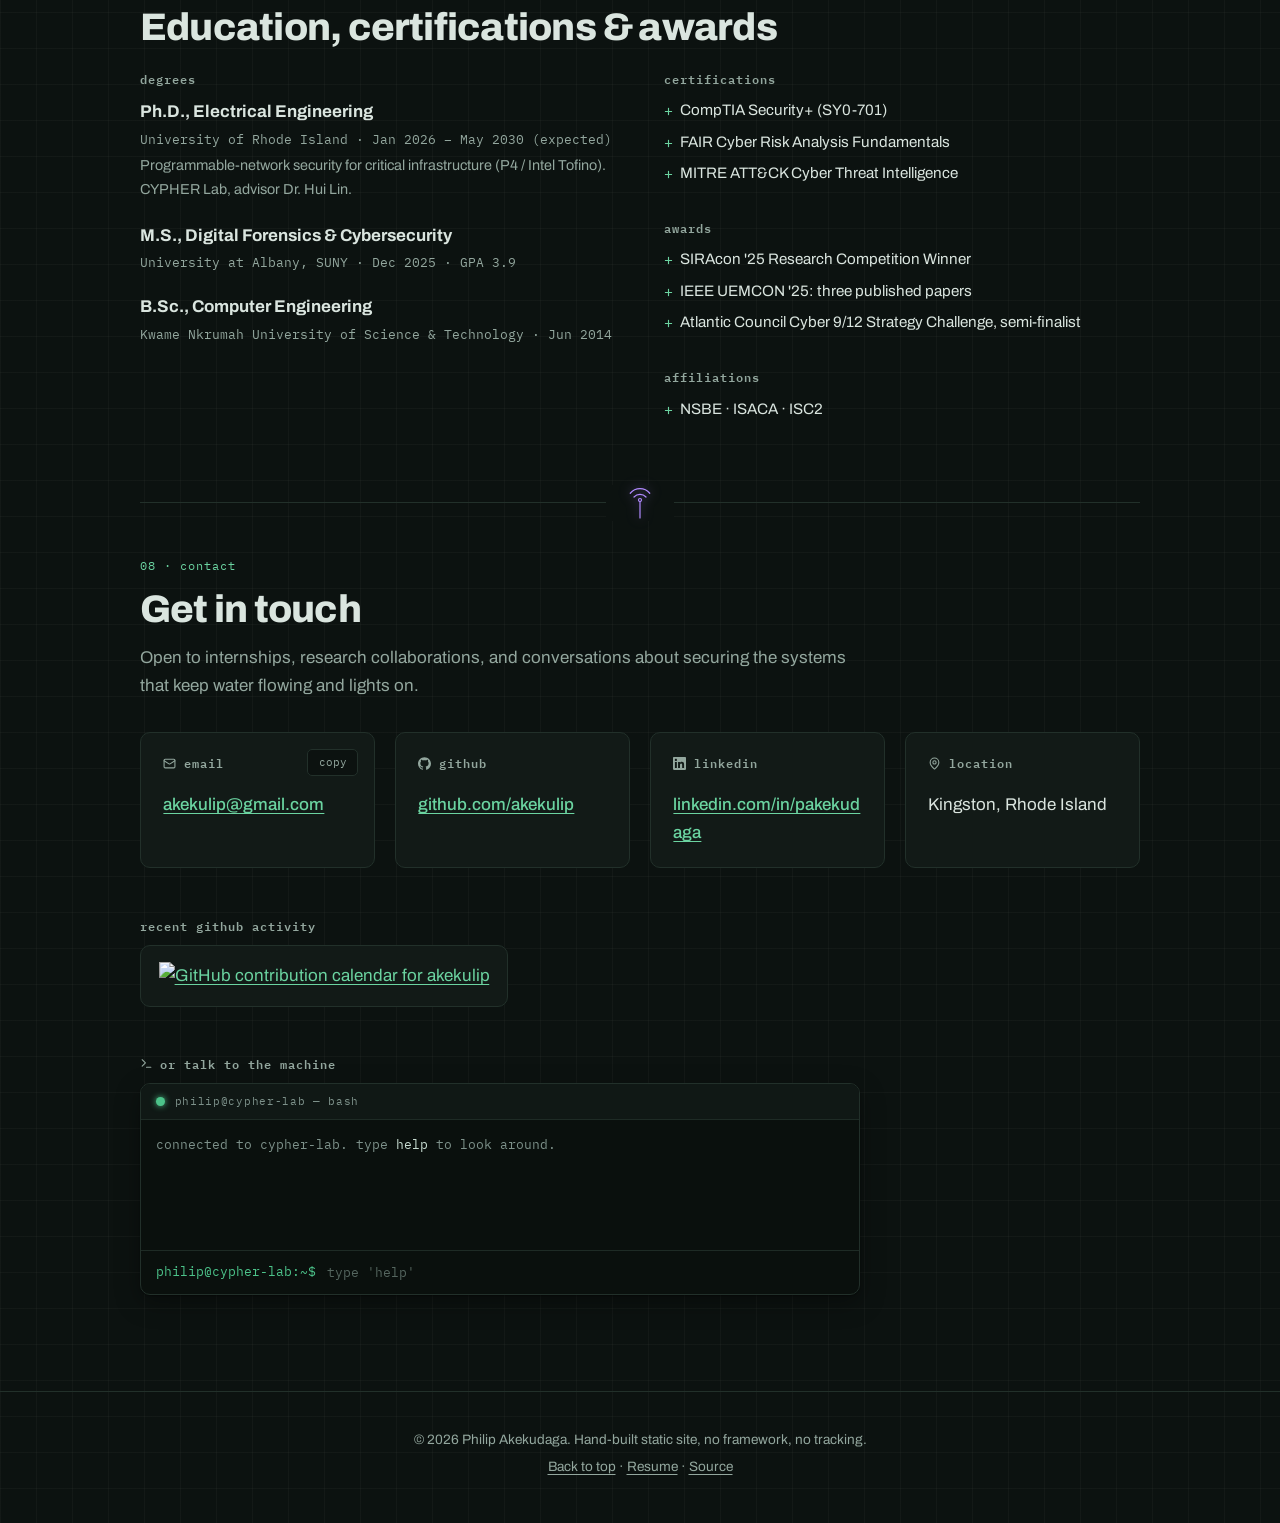
==== commit 0cee969c: "Remove retired MCP result; correct publication statuses; add Hawk The MCP card published a comparati" ====
--- a/index.html
+++ b/index.html
@@ -307,7 +307,7 @@
         <div>
           <p>
             I am a PhD student in Electrical Engineering at the University of Rhode Island,
-            working in the CYPHER Lab under Dr. Hui Lin on ONR- and NSF-funded research.
+            working in the CYPHER Lab under Dr. Hui Lin on ONR-, NSF- and DOE-funded research.
             My work sits at the intersection of programmable data planes and critical
             infrastructure security: I write P4 programs for Intel Tofino ASICs that
             detect threats, impersonate industrial devices, and control what the network
@@ -335,7 +335,7 @@
           <h3 class="mono-h">at a glance</h3>
           <dl>
             <dt>Advisor</dt><dd>Dr. Hui Lin, CYPHER Lab</dd>
-            <dt>Funding</dt><dd>ONR &amp; NSF projects</dd>
+            <dt>Funding</dt><dd>ONR, NSF &amp; DOE projects</dd>
             <dt>Focus</dt><dd>In-network defense for ICS/OT</dd>
             <dt>Hardware</dt><dd>Intel Tofino 1 (TNA), BMv2</dd>
             <dt>Status</dt><dd>Open to internships &amp; collaborations (F-1, CPT authorized)</dd>
@@ -398,9 +398,7 @@
         <article class="focus-card">
           <h3>Measurement control</h3>
           <p>
-            Networks can't measure everything at once. MCP is a control-plane subsystem
-            that decides, every epoch, which measurement tasks run on which P4 switches
-            under hard resource budgets, using a constrained contextual bandit.
+            Networks can't measure everything at once. MCP is a control-plane subsystem that allocates sketch, sampling and mirroring tasks across P4 switches under a fixed switch-resource budget.
           </p>
           <a class="focus-link" href="https://github.com/akekulip/mcp" target="_blank" rel="noopener">MCP &rarr;</a>
         </article>
@@ -485,24 +483,21 @@
             <h4><a href="https://github.com/akekulip/mcp" target="_blank" rel="noopener">MCP &mdash; Measurement Control Plane</a></h4>
             <span class="proj-status chip chip-amber">Under review</span>
           </header>
-          <figure class="proj-fig">
-            <img src="assets/fig-mcp.jpg" alt="Evaluation heatmap of MCP scores across scenarios and baselines" loading="lazy" width="720" height="449">
-            <figcaption>fig &mdash; scenario &times; baseline evaluation heatmap</figcaption>
-          </figure>
-          <p>
-            Decides every epoch which measurement tasks (sketches, sampling, watchlists,
-            polling) run on which P4 switches under hard resource budgets, using a
-            constrained contextual bandit with shadow prices. Ranked first against six
-            baselines on five of nine evaluation scenarios.
+          <p>
+            Allocation of sketch, sampling and mirroring tasks across P4 switches under a
+            fixed switch-resource budget. The current direction treats a directed link as
+            conditionally healthy per packet context, so a failing context reroutes while
+            contexts proven safe keep the link and their normal hash spread, carried in
+            header space that already existed at zero added wire bytes.
           </p>
           <table class="mini-metrics">
-            <caption class="sr-only">MCP evaluation results</caption>
-            <thead><tr><th scope="col">Scenario</th><th scope="col">Score</th><th scope="col">Rank</th></tr></thead>
+            <caption class="sr-only">Measured on Intel Tofino-1 silicon</caption>
+            <thead><tr><th scope="col">Measured on Tofino-1</th><th scope="col">Result</th></tr></thead>
             <tbody>
-              <tr><td>Flash crowd</td><td>0.564</td><td>1st / 7</td></tr>
-              <tr><td>Single DDoS</td><td>0.550</td><td>1st / 7</td></tr>
-              <tr><td>Multi-attack</td><td>0.515</td><td>1st / 7</td></tr>
-              <tr><td>Overall</td><td>5 / 9 wins</td><td>Best</td></tr>
+              <tr><td>Program placement</td><td>11 ingress / 4 egress stages, 36 tables</td></tr>
+              <tr><td>Sublinks in sync</td><td>17 of 17</td></tr>
+              <tr><td>Detect to reroute</td><td>20 / 20 trials, 5 ms switch-clock median</td></tr>
+              <tr><td>Demand-targeted census</td><td>250 ms &rarr; 7.7 ms median</td></tr>
             </tbody>
           </table>
           <ul class="tags"><li>Python</li><li>Bandits</li><li>Telemetry</li></ul>
@@ -699,6 +694,10 @@
       <h2 id="publications-h">Publications</h2>
       <ol class="pubs" reversed>
         <li>
+          <p class="pub-title">Hawk: Gray Failure Localization in Packet-Sprayed AI Fabrics</p>
+          <p class="pub-venue">NSDI '27 Fall, 24th USENIX Symposium on Networked Systems Design and Implementation <span class="chip chip-amber">Under review</span></p>
+        </li>
+        <li>
           <p class="pub-title">Where Should the Network Look Next? Multi-Objective Measurement Control for Programmable Network Monitoring</p>
           <p class="pub-venue">NSDI Frontiers Track <span class="chip chip-amber">Under review</span></p>
         </li>
@@ -719,8 +718,12 @@
           <p class="pub-venue">IEEE UEMCON 2025, New York, NY <span class="chip chip-green">Accepted</span></p>
         </li>
         <li>
+          <p class="pub-title">Privacy-Preserving Lightweight IDS for Smart Home Botnet Defense</p>
+          <p class="pub-venue">IEEE UEMCON 2025, New York, NY <span class="chip chip-green">Accepted</span></p>
+        </li>
+        <li>
           <p class="pub-title">A Framework for Financial Markets Impact Assessment of Data Breaches Using Interpretable Machine Learning and Event Study Methods</p>
-          <p class="pub-venue">ASIA '25, Albany, NY <span class="chip chip-green">Published</span></p>
+          <p class="pub-venue">ASIA '25, Albany, NY <span class="chip">Conference presentation</span></p>
         </li>
         <li>
           <p class="pub-title">Resilient IoT Security: Early Flood Attack Detection in IoT Networks Using GRU Deep Learning Model</p>
@@ -728,7 +731,7 @@
         </li>
         <li>
           <p class="pub-title">When the Ground Shakes: Social Media Responses to the 2024 Northeast Earthquake</p>
-          <p class="pub-venue"><a href="https://doi.org/10.2139/ssrn.5462365" target="_blank" rel="noopener">doi:10.2139/ssrn.5462365</a> <span class="chip chip-green">In press</span></p>
+          <p class="pub-venue">Y. Dadson, P. Akekudaga &middot; SSRN doi:10.2139/ssrn.5462365 <span class="chip">Preprint</span></p>
         </li>
       </ol>
     </section>
